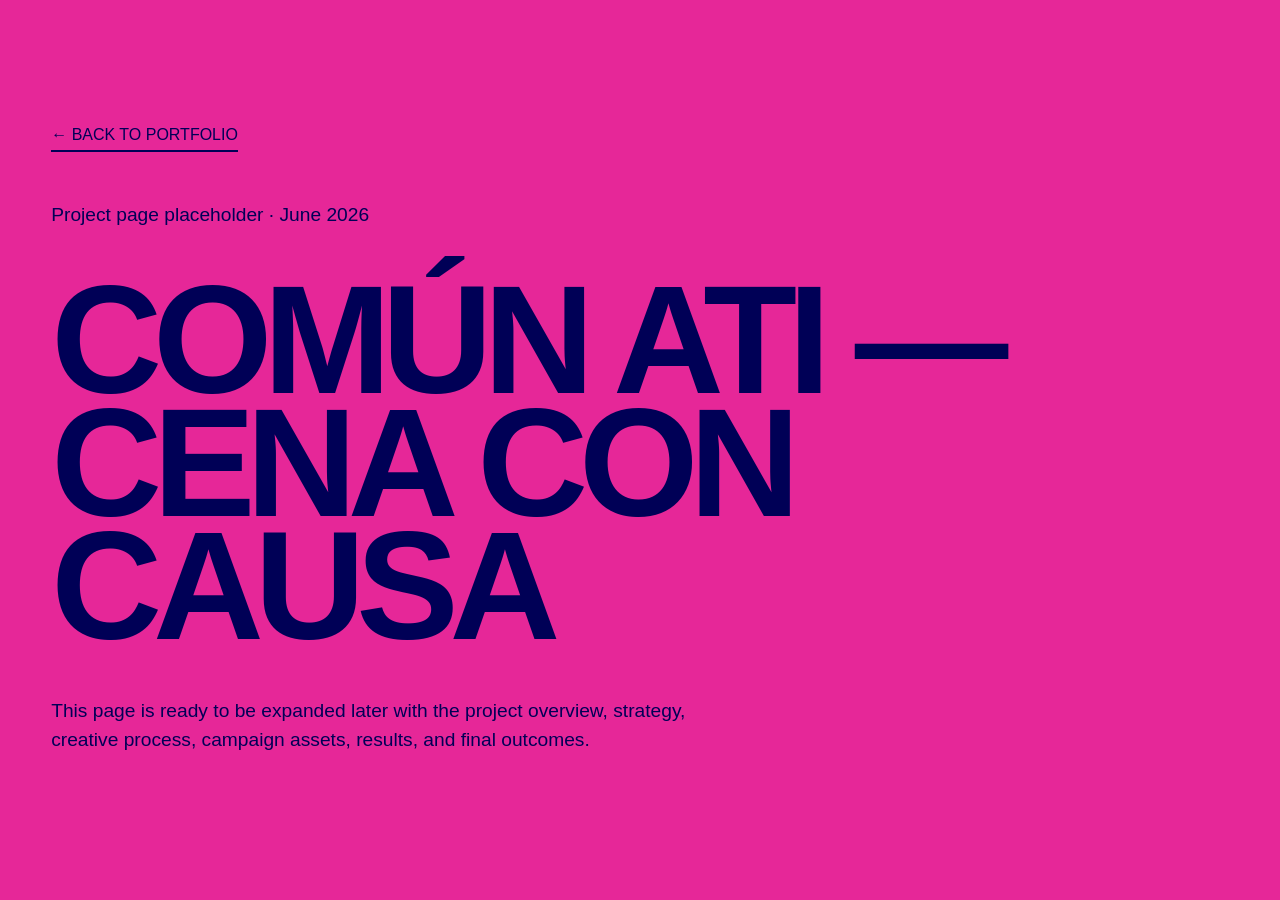
==== comun-ati.html @ 2a0485bc "Add files via upload" ====
<!DOCTYPE html>
<html lang="en">
<head>
    <meta charset="UTF-8">
    <meta name="viewport" content="width=device-width, initial-scale=1.0">
    <title>Común Ati — Cena con causa | THE ONLY ALONSO</title>
    <link rel="icon" type="image/svg+xml" href="assets/favicon.svg">
    <link rel="stylesheet" href="styles.css">
    <style>
        .project-placeholder-page {
            min-height: 100vh;
            padding: 60px var(--page-padding);
            background: var(--brand-pink);
            color: var(--deep-blue);
            display: grid;
            align-content: center;
            gap: 30px;
        }
        .project-placeholder-page a {
            width: fit-content;
            padding-bottom: 6px;
            border-bottom: 2px solid currentColor;
            text-transform: uppercase;
        }
        .project-placeholder-page h1 {
            margin: 0;
            max-width: 1000px;
            font-size: clamp(4rem, 12vw, 10rem);
            line-height: .8;
            letter-spacing: -.06em;
            text-transform: uppercase;
        }
        .project-placeholder-page p {
            max-width: 650px;
            font-size: 1.2rem;
            line-height: 1.5;
        }
    </style>
</head>
<body>
    <main class="project-placeholder-page">
        <a href="index.html#work">← Back to portfolio</a>
        <p>Project page placeholder · June 2026</p>
        <h1>Común Ati — Cena con causa</h1>
        <p>This page is ready to be expanded later with the project overview, strategy, creative process, campaign assets, results, and final outcomes.</p>
    </main>
</body>
</html>
---- styles.css ----
@font-face {
    font-family: "Neue Montreal";
    src: local("Neue Montreal");
    font-weight: 100 900;
    font-style: normal;
}

:root {
    --brand-pink: #e62798;
    --deep-blue: #000056;
    --charcoal: #2c2c2c;
    --forest: #2f5f42;
    --off-white: #f3efe9;
    --white: #ffffff;
    --black: #0b0b0b;
    --header-height: 92px;
    --page-padding: clamp(22px, 4vw, 64px);
}

* {
    box-sizing: border-box;
}

html {
    scroll-behavior: smooth;
}

body {
    margin: 0;
    background: var(--off-white);
    color: var(--charcoal);
    font-family: "Neue Montreal", "Helvetica Neue", Helvetica, Arial, sans-serif;
    overflow-x: hidden;
}

body.menu-open {
    overflow: hidden;
}

a {
    color: inherit;
    text-decoration: none;
}

img {
    display: block;
    width: 100%;
}

button,
input,
textarea {
    font: inherit;
}

.site-header {
    position: sticky;
    top: 0;
    z-index: 1000;
    height: var(--header-height);
    padding: 14px var(--page-padding);
    background: var(--brand-pink);
    display: flex;
    align-items: center;
    justify-content: space-between;
    border-bottom: 2px solid var(--charcoal);
}

.brand-mark {
    width: clamp(150px, 18vw, 250px);
}

.brand-mark img {
    height: 54px;
    width: auto;
}

.menu-toggle {
    width: 64px;
    height: 52px;
    padding: 0;
    border: 0;
    background: transparent;
    display: grid;
    align-content: center;
    gap: 10px;
    cursor: pointer;
}

.menu-toggle span {
    display: block;
    width: 100%;
    height: 3px;
    background: var(--deep-blue);
}

.menu-toggle span:last-child {
    width: 70%;
    justify-self: end;
}

.site-menu {
    position: fixed;
    inset: 0;
    z-index: 1100;
    background: var(--deep-blue);
    color: var(--off-white);
    padding: 28px var(--page-padding) 42px;
    display: flex;
    flex-direction: column;
    transform: translateY(-105%);
    transition: transform 0.55s cubic-bezier(.76, 0, .24, 1);
}

.site-menu.is-open {
    transform: translateY(0);
}

.menu-top {
    display: flex;
    justify-content: space-between;
    align-items: center;
    color: var(--brand-pink);
    font-size: 0.8rem;
    text-transform: uppercase;
    letter-spacing: 0.15em;
}

.menu-close {
    border: 1px solid var(--brand-pink);
    background: transparent;
    color: var(--brand-pink);
    padding: 10px 16px;
    cursor: pointer;
    text-transform: uppercase;
}

.menu-links {
    margin: auto 0;
    display: grid;
}

.menu-links a {
    display: flex;
    justify-content: space-between;
    align-items: baseline;
    padding: 12px 0;
    border-bottom: 1px solid rgba(255,255,255,.3);
    font-size: clamp(2.7rem, 8vw, 7.5rem);
    line-height: .95;
    letter-spacing: -.055em;
    text-transform: uppercase;
}

.menu-links a:hover {
    color: var(--brand-pink);
    padding-left: 2vw;
}

.menu-links span {
    font-size: .8rem;
    letter-spacing: .1em;
}

.menu-slogan {
    margin: 0;
    color: var(--brand-pink);
    text-transform: uppercase;
    letter-spacing: .12em;
}

.section-shell {
    padding: clamp(72px, 9vw, 150px) var(--page-padding);
    scroll-margin-top: var(--header-height);
}

.hero {
    min-height: calc(100vh - var(--header-height));
    position: relative;
    display: grid;
    grid-template-columns: minmax(0, 1.25fr) minmax(280px, .75fr);
    align-items: center;
    gap: clamp(36px, 7vw, 110px);
    background: var(--off-white);
    overflow: hidden;
}

.hero::after {
    content: "";
    position: absolute;
    width: 440px;
    height: 440px;
    right: -260px;
    top: 16%;
    border: 60px solid var(--forest);
    border-radius: 50%;
    opacity: .28;
}

.eyebrow,
.section-number {
    margin: 0 0 30px;
    color: var(--brand-pink);
    font-size: .78rem;
    font-weight: 700;
    letter-spacing: .15em;
    text-transform: uppercase;
}

.hero h1,
.section-heading h2,
.contact-intro h2 {
    margin: 0;
    color: var(--deep-blue);
    font-size: clamp(4.8rem, 12vw, 11rem);
    line-height: .76;
    letter-spacing: -.07em;
    text-transform: uppercase;
}

.hero-description {
    max-width: 760px;
    margin: 50px 0 0;
    font-size: clamp(1rem, 1.4vw, 1.3rem);
    line-height: 1.55;
}

.hero-image {
    position: relative;
    z-index: 1;
}

.hero-image img {
    aspect-ratio: 1 / 1;
    object-fit: cover;
    border: 2px solid var(--charcoal);
}

.hero-image span {
    display: inline-block;
    margin-top: 10px;
    font-size: .72rem;
    letter-spacing: .12em;
    text-transform: uppercase;
}

.hero-stamp {
    position: absolute;
    right: var(--page-padding);
    bottom: 40px;
    background: var(--brand-pink);
    color: var(--deep-blue);
    padding: 18px 20px;
    transform: rotate(-3deg);
    border: 2px solid var(--deep-blue);
}

.hero-stamp span {
    display: block;
    font-size: .65rem;
    letter-spacing: .18em;
}

.hero-stamp strong {
    font-size: 1.35rem;
    line-height: .9;
}

.skills {
    background: var(--white);
}

.section-heading {
    display: grid;
    grid-template-columns: .55fr 1.45fr;
    gap: 40px;
    align-items: end;
    margin-bottom: 80px;
}

.section-heading h2,
.contact-intro h2 {
    font-size: clamp(4rem, 9vw, 8rem);
}

.skills-grid {
    display: grid;
    grid-template-columns: repeat(4, 1fr);
    border-top: 2px solid var(--charcoal);
    border-bottom: 2px solid var(--charcoal);
}

.skill-card {
    min-height: 360px;
    padding: 28px 22px 32px;
    border-right: 1px solid var(--charcoal);
    display: flex;
    flex-direction: column;
    transition: background .3s, color .3s;
}

.skill-card:last-child {
    border-right: 0;
}

.skill-card:hover {
    background: var(--brand-pink);
    color: var(--deep-blue);
}

.skill-card > span {
    font-size: .72rem;
    letter-spacing: .12em;
}

.skill-card h3 {
    margin: auto 0 24px;
    font-size: clamp(1.7rem, 2.4vw, 2.7rem);
    line-height: .95;
    text-transform: uppercase;
}

.skill-card p {
    margin: 0;
    line-height: 1.45;
}

.highlights {
    background: var(--deep-blue);
    color: var(--off-white);
}

.dark-heading h2 {
    color: var(--brand-pink);
}

.highlight-list {
    border-top: 1px solid rgba(255,255,255,.45);
}

.highlight-list article {
    display: grid;
    grid-template-columns: 70px minmax(0, 1fr);
    gap: 20px;
    padding: 26px 0;
    border-bottom: 1px solid rgba(255,255,255,.45);
}

.highlight-list article > span {
    color: var(--brand-pink);
    font-size: .72rem;
}

.highlight-list article div {
    display: grid;
    grid-template-columns: 1.2fr .8fr;
    gap: 30px;
    align-items: start;
}

.highlight-list h3 {
    margin: 0;
    font-size: clamp(1.5rem, 3vw, 3.25rem);
    line-height: 1;
    text-transform: uppercase;
}

.highlight-list p {
    margin: 0;
    max-width: 440px;
    line-height: 1.5;
    color: rgba(255,255,255,.72);
}

.work {
    background: var(--brand-pink);
}

.work .section-number {
    color: var(--deep-blue);
}

.featured-project {
    display: grid;
    grid-template-columns: 1.4fr .6fr;
    gap: clamp(28px, 5vw, 70px);
    align-items: end;
}

.project-image {
    display: block;
    overflow: hidden;
    border: 2px solid var(--deep-blue);
}

.project-image img {
    aspect-ratio: 16 / 9;
    object-fit: cover;
    transition: transform .6s cubic-bezier(.2,.7,.2,1);
}

.project-image:hover img {
    transform: scale(1.035);
}

.project-meta {
    margin: 0 0 24px;
    font-size: .72rem;
    line-height: 1.4;
    letter-spacing: .11em;
    text-transform: uppercase;
}

.project-meta span {
    padding: 0 8px;
}

.project-details h3 {
    margin: 0 0 42px;
    color: var(--deep-blue);
    font-size: clamp(2.4rem, 5vw, 5.4rem);
    line-height: .9;
    letter-spacing: -.04em;
    text-transform: uppercase;
}

.project-link {
    display: flex;
    justify-content: space-between;
    padding: 15px 0;
    border-top: 2px solid var(--deep-blue);
    border-bottom: 2px solid var(--deep-blue);
    color: var(--deep-blue);
    font-size: 1.15rem;
    text-transform: uppercase;
}

.project-link span {
    transition: transform .25s;
}

.project-link:hover span {
    transform: translateX(8px);
}

.contact {
    padding-bottom: 30px;
    background: var(--charcoal);
    color: var(--off-white);
}

.contact-intro {
    display: grid;
    grid-template-columns: 1.3fr .7fr;
    gap: 50px;
    align-items: end;
    margin-bottom: 80px;
}

.contact-intro .section-number {
    grid-column: 1 / -1;
}

.contact-intro h2 {
    color: var(--brand-pink);
}

.contact-intro > p:last-child {
    margin: 0;
    max-width: 500px;
    font-size: 1.15rem;
    line-height: 1.55;
}

.contact-form {
    display: grid;
    grid-template-columns: 1fr 1fr;
    gap: 35px 28px;
    margin-bottom: 100px;
}

.contact-form label {
    display: grid;
    gap: 9px;
}

.contact-form label:nth-child(4) {
    grid-column: 1 / -1;
}

.contact-form label span {
    color: var(--brand-pink);
    font-size: .7rem;
    letter-spacing: .13em;
    text-transform: uppercase;
}

.contact-form input,
.contact-form textarea {
    width: 100%;
    padding: 14px 0;
    border: 0;
    border-bottom: 1px solid rgba(255,255,255,.65);
    border-radius: 0;
    outline: 0;
    background: transparent;
    color: var(--off-white);
    resize: vertical;
}

.contact-form input:focus,
.contact-form textarea:focus {
    border-bottom-color: var(--brand-pink);
}

.contact-form input::placeholder,
.contact-form textarea::placeholder {
    color: rgba(255,255,255,.38);
}

.contact-form button {
    grid-column: 2;
    border: 0;
    padding: 18px 22px;
    background: var(--brand-pink);
    color: var(--deep-blue);
    font-weight: 700;
    display: flex;
    justify-content: space-between;
    cursor: pointer;
    text-transform: uppercase;
}

.site-footer {
    padding-top: 30px;
    border-top: 1px solid rgba(255,255,255,.4);
    display: grid;
    grid-template-columns: 1fr auto;
    gap: 40px;
    align-items: center;
}

.footer-brand {
    display: grid;
    gap: 5px;
}

.footer-brand strong {
    color: var(--brand-pink);
    font-size: 1.25rem;
}

.footer-brand span,
.copyright {
    color: rgba(255,255,255,.55);
    font-size: .75rem;
    text-transform: uppercase;
    letter-spacing: .1em;
}

.footer-links {
    display: flex;
    gap: 12px;
}

.footer-links a {
    width: 46px;
    height: 46px;
    border: 1px solid var(--brand-pink);
    display: grid;
    place-items: center;
    transition: background .25s, color .25s;
}

.footer-links a:hover {
    background: var(--brand-pink);
    color: var(--deep-blue);
}

.footer-links svg {
    width: 21px;
    height: 21px;
    fill: none;
    stroke: currentColor;
    stroke-width: 1.8;
    stroke-linecap: round;
    stroke-linejoin: round;
}

.copyright {
    grid-column: 1 / -1;
    margin: 0;
}

@media (max-width: 980px) {
    .hero {
        grid-template-columns: 1fr;
        align-items: start;
    }

    .hero-copy {
        order: 1;
    }

    .hero-image {
        order: 2;
        max-width: 620px;
    }

    .hero-stamp {
        display: none;
    }

    .section-heading {
        grid-template-columns: 1fr;
    }

    .skills-grid {
        grid-template-columns: 1fr 1fr;
    }

    .skill-card:nth-child(2) {
        border-right: 0;
    }

    .skill-card:nth-child(-n+2) {
        border-bottom: 1px solid var(--charcoal);
    }

    .featured-project,
    .contact-intro {
        grid-template-columns: 1fr;
    }
}

@media (max-width: 720px) {
    :root {
        --header-height: 76px;
    }

    .site-header {
        padding-top: 10px;
        padding-bottom: 10px;
    }

    .brand-mark img {
        height: 42px;
    }

    .menu-toggle {
        width: 48px;
        height: 42px;
    }

    .menu-links a {
        font-size: clamp(2.4rem, 13vw, 4.2rem);
    }

    .hero {
        padding-top: 70px;
    }

    .hero h1 {
        font-size: clamp(4rem, 22vw, 7rem);
    }

    .hero-description {
        margin-top: 36px;
    }

    .skills-grid {
        grid-template-columns: 1fr;
    }

    .skill-card,
    .skill-card:nth-child(2) {
        min-height: 290px;
        border-right: 0;
        border-bottom: 1px solid var(--charcoal);
    }

    .skill-card:last-child {
        border-bottom: 0;
    }

    .highlight-list article {
        grid-template-columns: 34px 1fr;
    }

    .highlight-list article div {
        grid-template-columns: 1fr;
    }

    .featured-project {
        gap: 30px;
    }

    .contact-form {
        grid-template-columns: 1fr;
    }

    .contact-form label:nth-child(4),
    .contact-form button {
        grid-column: 1;
    }

    .site-footer {
        grid-template-columns: 1fr;
    }

    .footer-links {
        justify-self: start;
    }
}
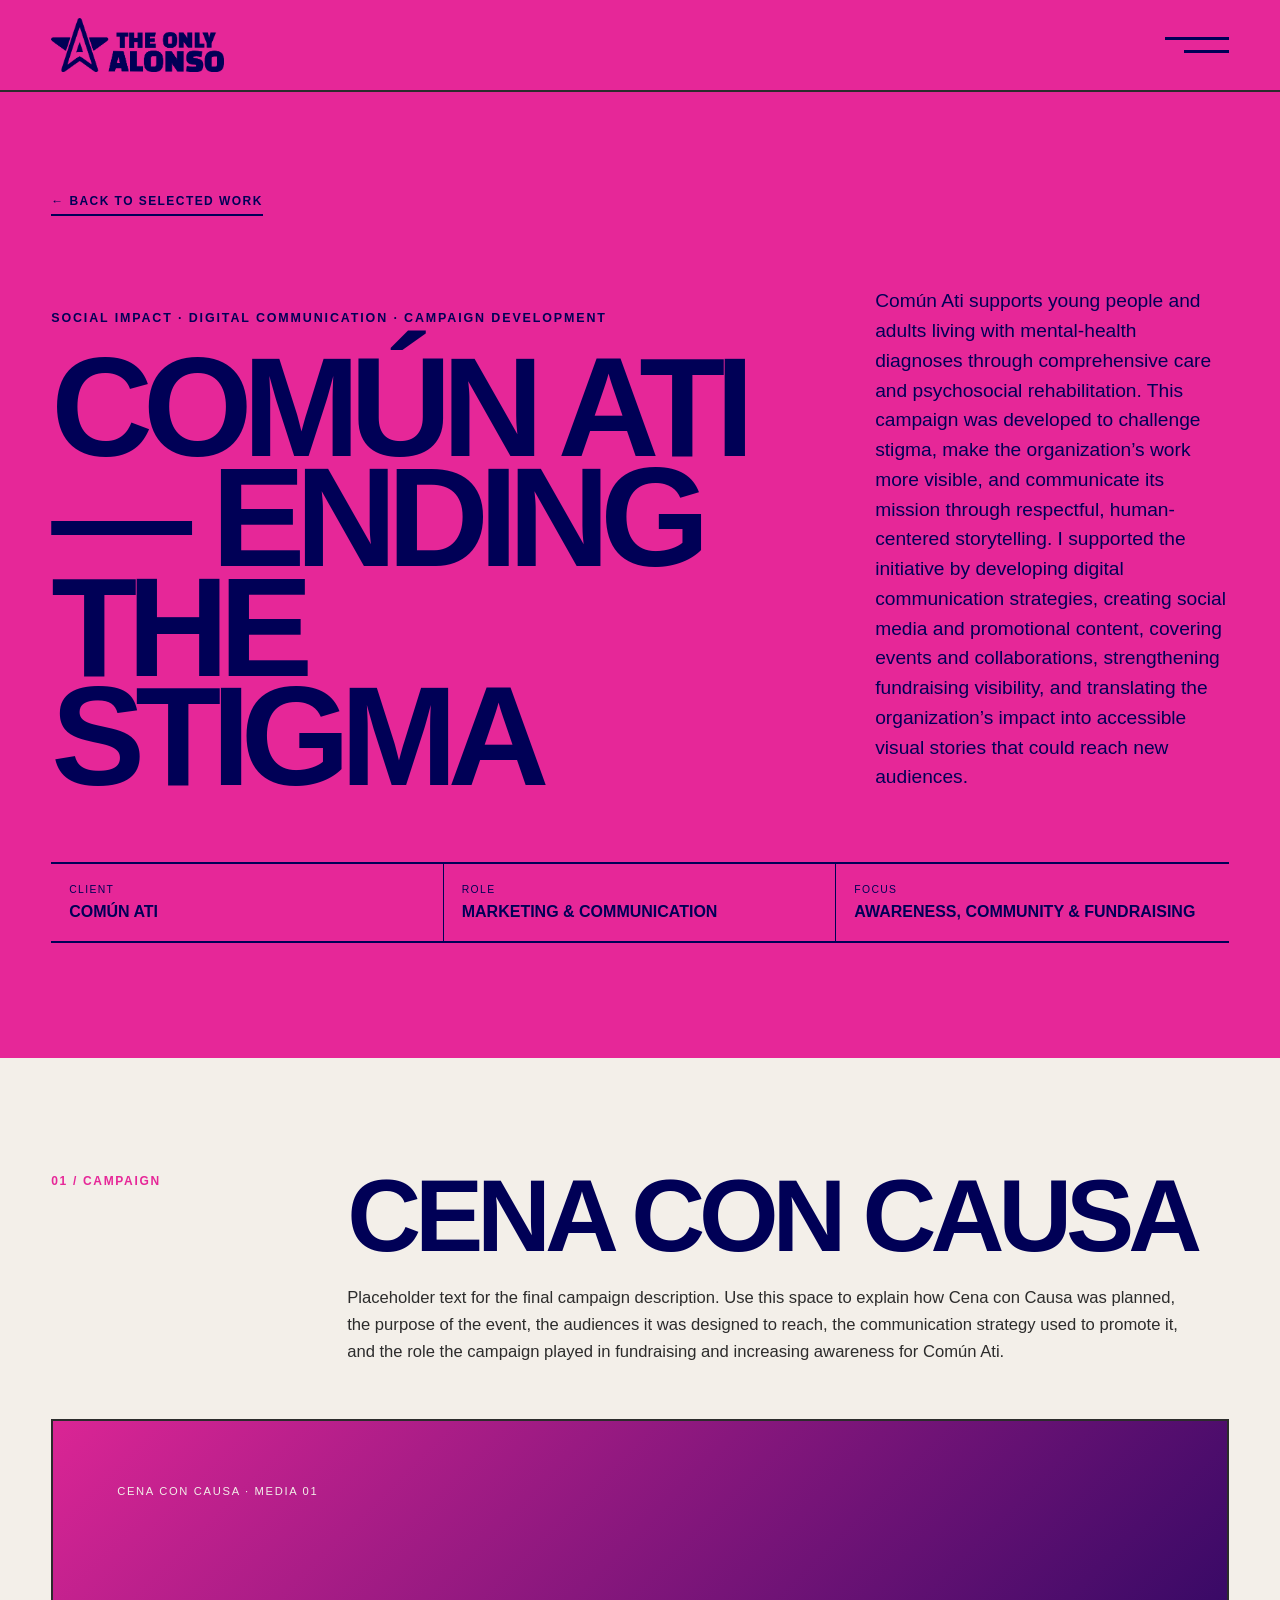
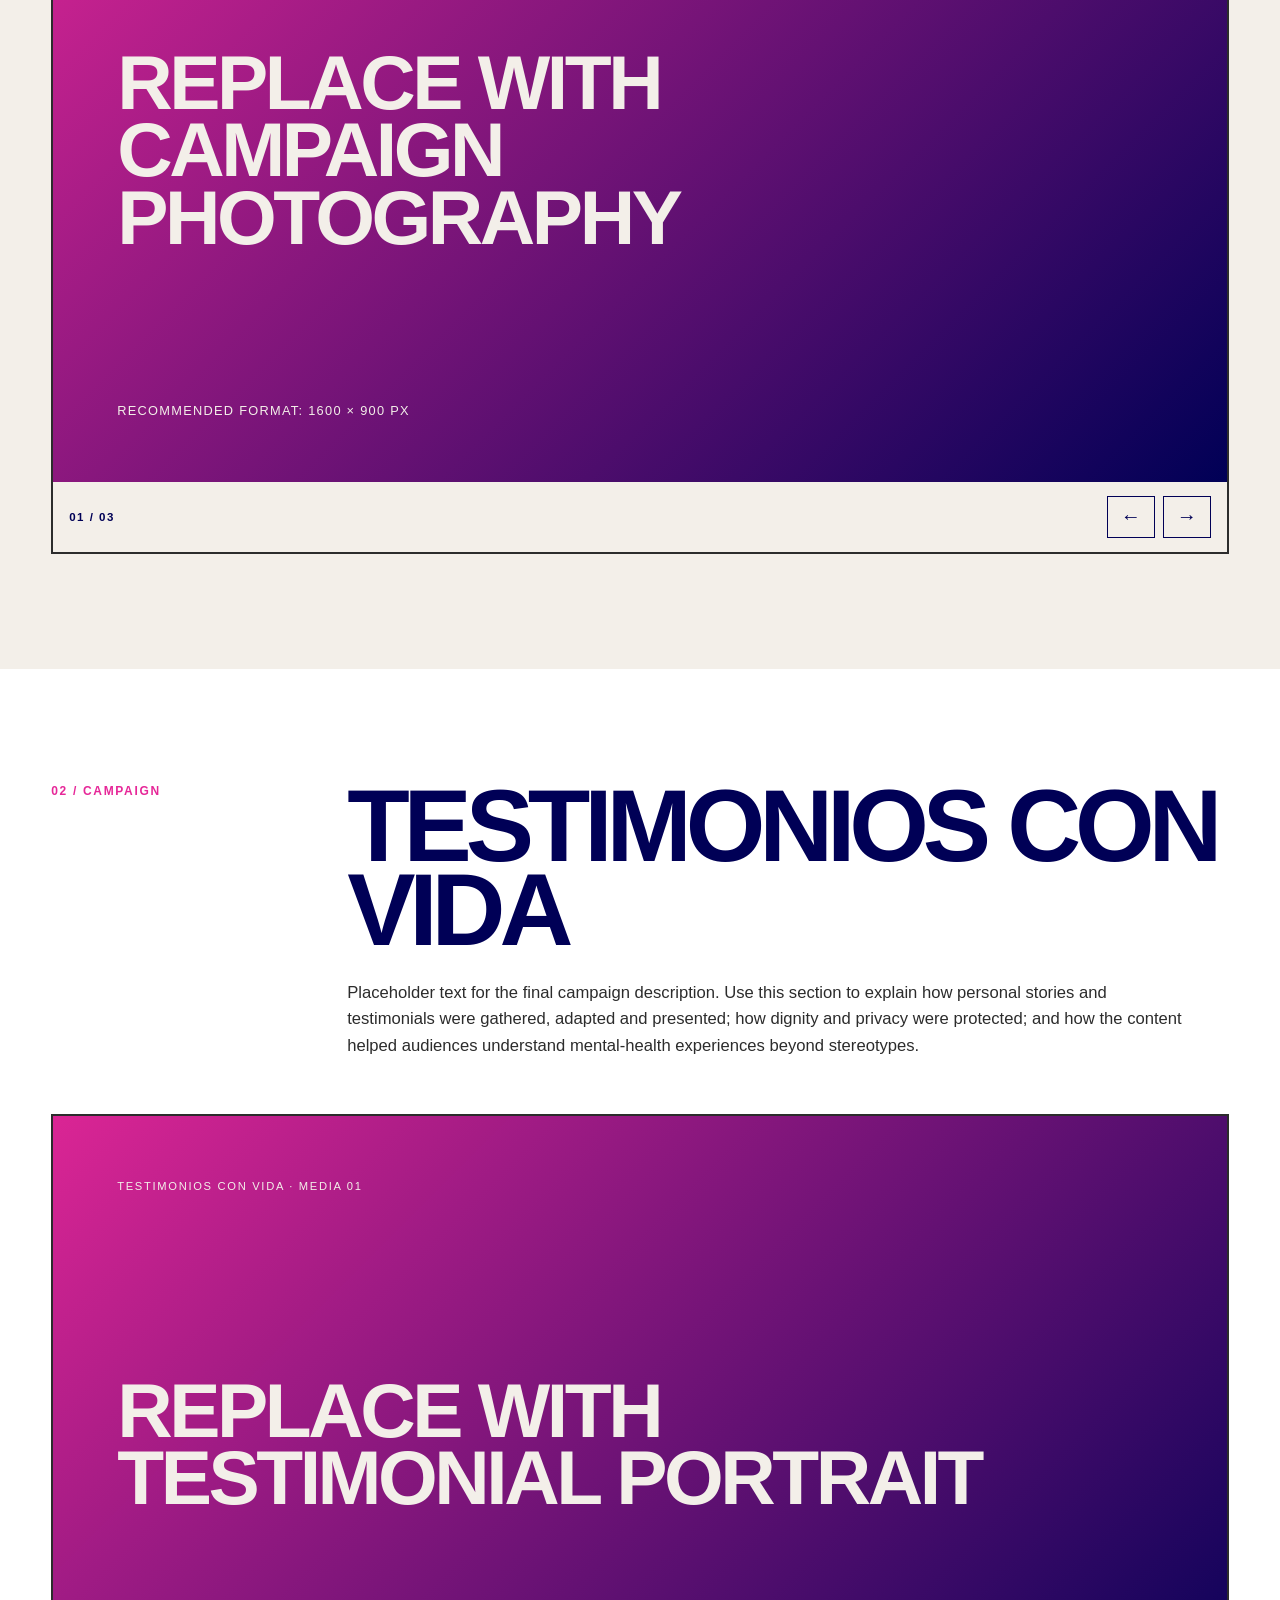
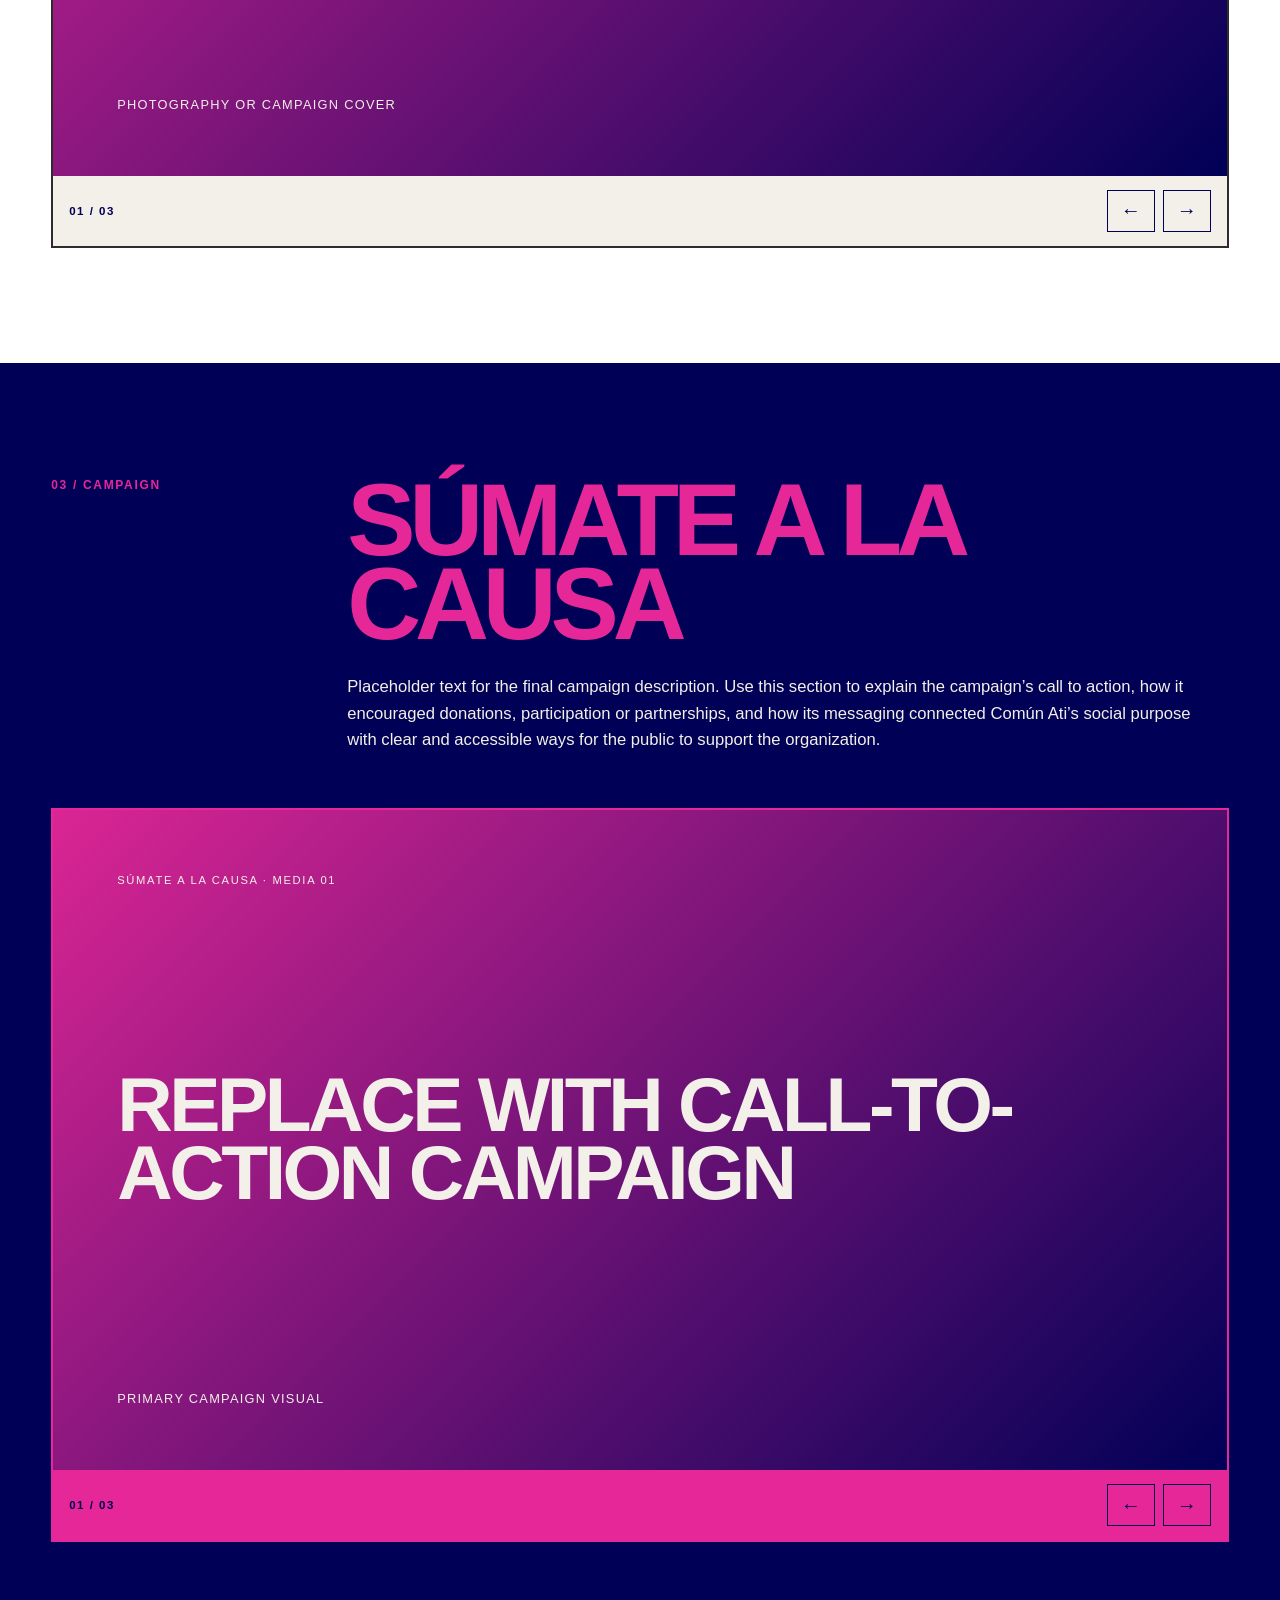
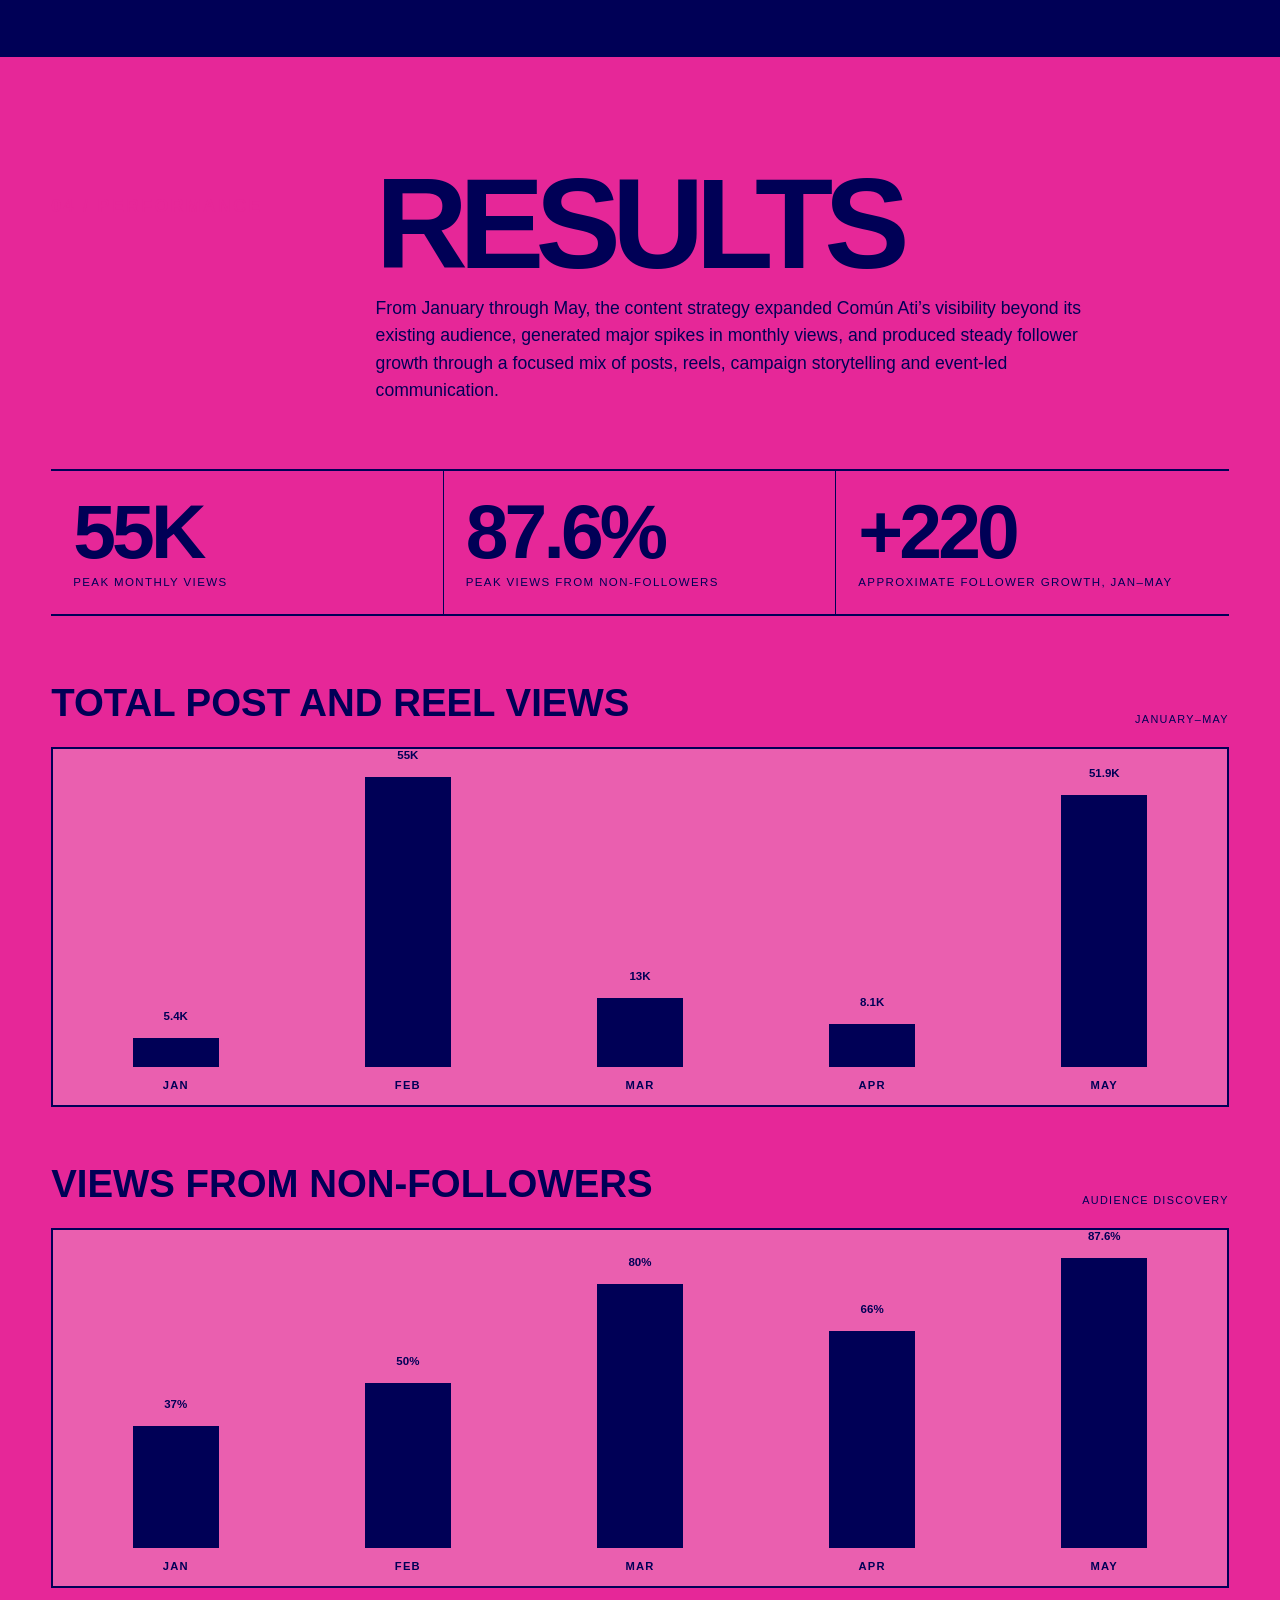
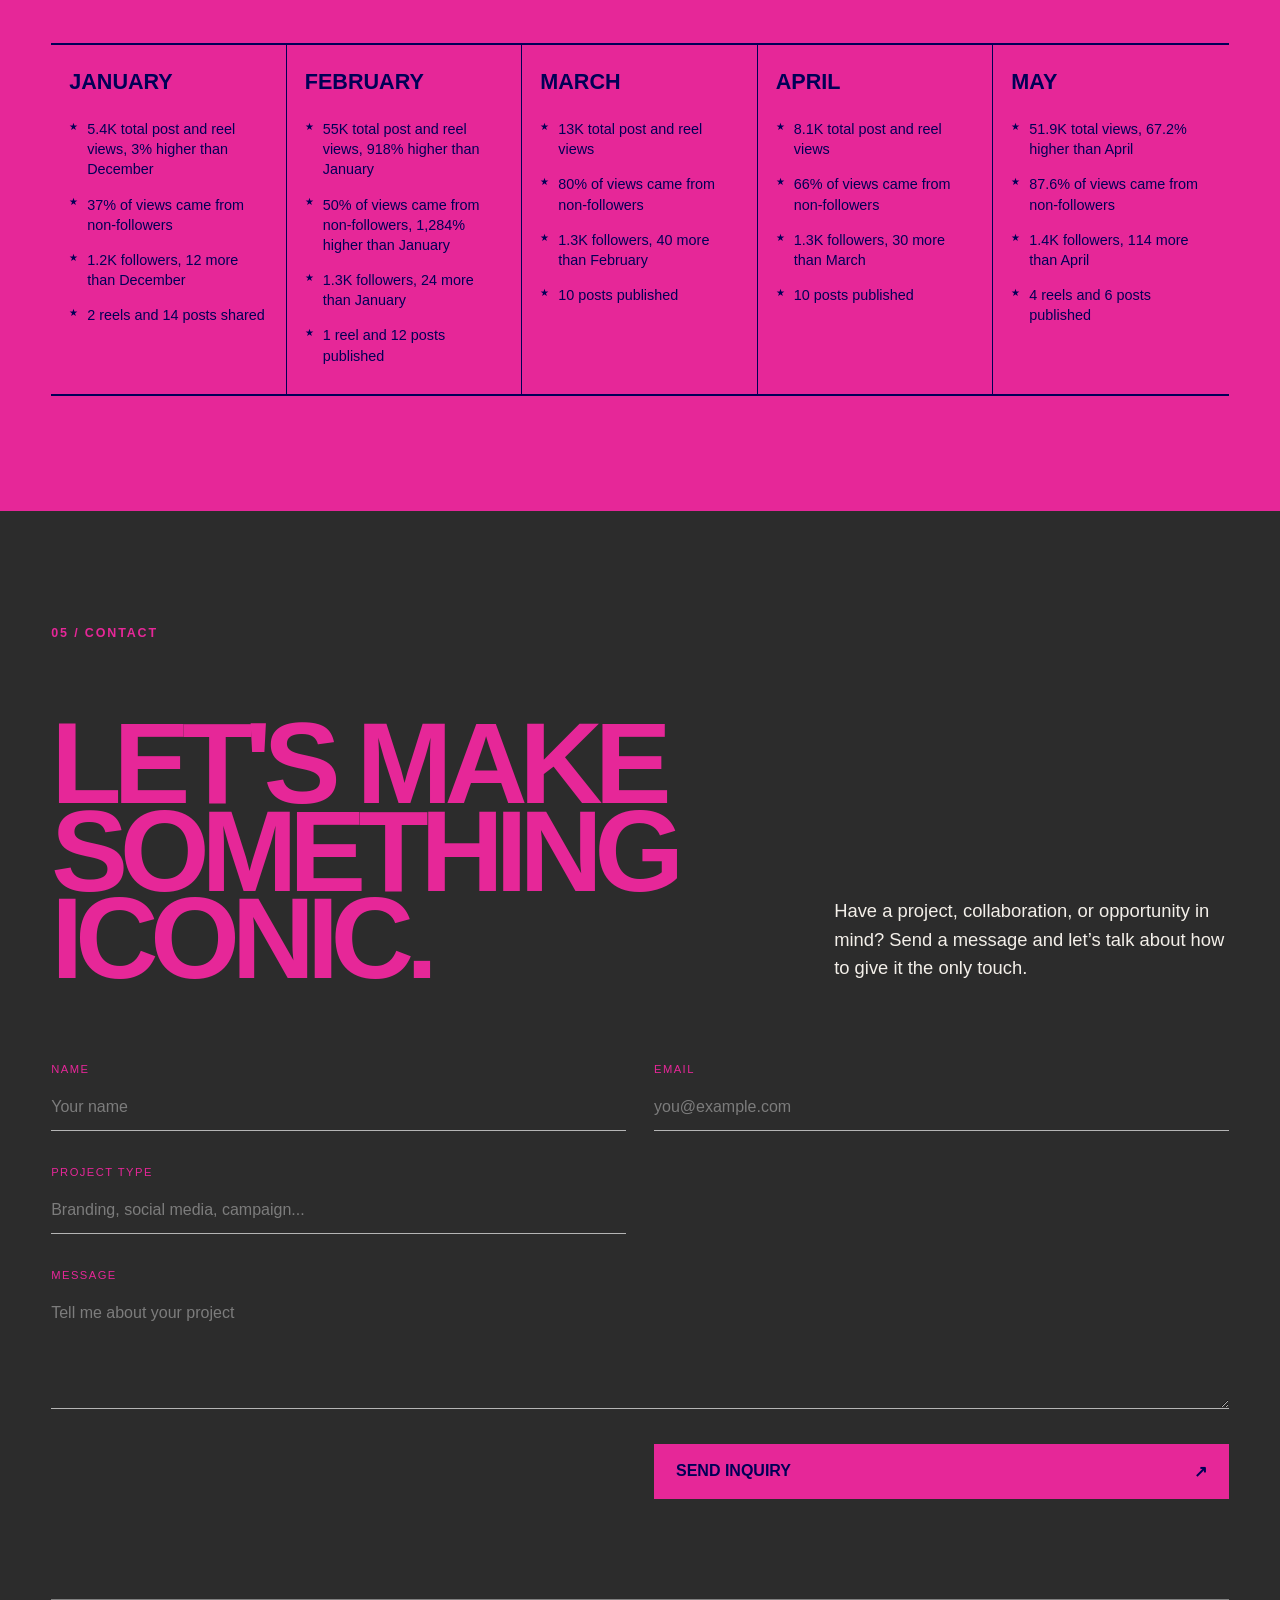
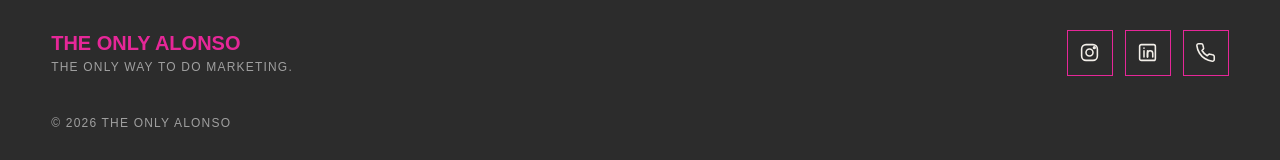
==== commit dcfc033c: "bbb" ====
--- a/comun-ati.html
+++ b/comun-ati.html
@@ -3,46 +3,871 @@
 <head>
     <meta charset="UTF-8">
     <meta name="viewport" content="width=device-width, initial-scale=1.0">
-    <title>Común Ati — Cena con causa | THE ONLY ALONSO</title>
-    <link rel="icon" type="image/svg+xml" href="assets/favicon.svg">
+    <meta name="description" content="Común Ati — Ending the Stigma, a marketing and communication case study by THE ONLY ALONSO.">
+    <title>Común Ati — Ending the Stigma | THE ONLY ALONSO</title>
+    <link rel="icon" type="image/png" href="assets/favicon.png">
     <link rel="stylesheet" href="styles.css">
     <style>
-        .project-placeholder-page {
-            min-height: 100vh;
-            padding: 60px var(--page-padding);
+        .case-hero {
+            min-height: calc(100vh - var(--header-height));
+            padding-top: clamp(70px, 8vw, 130px);
             background: var(--brand-pink);
             color: var(--deep-blue);
             display: grid;
-            align-content: center;
-            gap: 30px;
-        }
-        .project-placeholder-page a {
+            align-content: space-between;
+            gap: 70px;
+        }
+
+        .case-back {
             width: fit-content;
             padding-bottom: 6px;
             border-bottom: 2px solid currentColor;
-            text-transform: uppercase;
-        }
-        .project-placeholder-page h1 {
+            font-size: .75rem;
+            font-weight: 700;
+            letter-spacing: .12em;
+            text-transform: uppercase;
+        }
+
+        .case-hero-grid {
+            display: grid;
+            grid-template-columns: 1.35fr .65fr;
+            gap: clamp(40px, 7vw, 110px);
+            align-items: end;
+        }
+
+        .case-kicker {
+            margin: 0 0 28px;
+            font-size: .78rem;
+            font-weight: 700;
+            letter-spacing: .15em;
+            text-transform: uppercase;
+        }
+
+        .case-hero h1 {
             margin: 0;
-            max-width: 1000px;
-            font-size: clamp(4rem, 12vw, 10rem);
+            max-width: 1100px;
+            font-size: clamp(4.2rem, 11vw, 10.5rem);
+            line-height: .78;
+            letter-spacing: -.07em;
+            text-transform: uppercase;
+        }
+
+        .case-summary {
+            margin: 0;
+            font-size: clamp(1.05rem, 1.5vw, 1.35rem);
+            line-height: 1.55;
+        }
+
+        .case-meta {
+            display: grid;
+            grid-template-columns: repeat(3, 1fr);
+            border-top: 2px solid var(--deep-blue);
+            border-bottom: 2px solid var(--deep-blue);
+        }
+
+        .case-meta div {
+            padding: 20px 18px;
+            border-right: 1px solid var(--deep-blue);
+        }
+
+        .case-meta div:last-child {
+            border-right: 0;
+        }
+
+        .case-meta span {
+            display: block;
+            margin-bottom: 8px;
+            font-size: .65rem;
+            letter-spacing: .13em;
+            text-transform: uppercase;
+        }
+
+        .case-meta strong {
+            font-size: 1rem;
+            text-transform: uppercase;
+        }
+
+        .campaign-section {
+            background: var(--off-white);
+        }
+
+        .campaign-section.alt {
+            background: var(--white);
+        }
+
+        .campaign-section.dark {
+            background: var(--deep-blue);
+            color: var(--off-white);
+        }
+
+        .campaign-head {
+            display: grid;
+            grid-template-columns: .45fr 1.55fr;
+            gap: 40px;
+            margin-bottom: 54px;
+            align-items: start;
+        }
+
+        .campaign-index {
+            margin: 0;
+            color: var(--brand-pink);
+            font-size: .75rem;
+            font-weight: 700;
+            letter-spacing: .14em;
+            text-transform: uppercase;
+        }
+
+        .campaign-copy h2 {
+            margin: 0 0 28px;
+            color: var(--deep-blue);
+            font-size: clamp(3.4rem, 8vw, 8rem);
+            line-height: .82;
+            letter-spacing: -.06em;
+            text-transform: uppercase;
+        }
+
+        .dark .campaign-copy h2 {
+            color: var(--brand-pink);
+        }
+
+        .campaign-copy p {
+            margin: 0;
+            max-width: 850px;
+            font-size: clamp(1rem, 1.3vw, 1.2rem);
+            line-height: 1.6;
+        }
+
+        .media-carousel {
+            position: relative;
+            overflow: hidden;
+            border: 2px solid var(--charcoal);
+            background: var(--charcoal);
+        }
+
+        .dark .media-carousel {
+            border-color: var(--brand-pink);
+        }
+
+        .carousel-track {
+            display: flex;
+            transition: transform .55s cubic-bezier(.76, 0, .24, 1);
+        }
+
+        .carousel-slide {
+            flex: 0 0 100%;
+            min-width: 0;
+        }
+
+        .media-placeholder {
+            aspect-ratio: 16 / 9;
+            padding: clamp(28px, 5vw, 70px);
+            display: grid;
+            align-content: space-between;
+            background:
+                linear-gradient(135deg, rgba(230,39,152,.95), rgba(0,0,86,.94)),
+                var(--deep-blue);
+            color: var(--off-white);
+        }
+
+        .carousel-slide:nth-child(2) .media-placeholder {
+            background: var(--forest);
+        }
+
+        .carousel-slide:nth-child(3) .media-placeholder {
+            background: var(--charcoal);
+        }
+
+        .media-placeholder span {
+            font-size: .7rem;
+            letter-spacing: .15em;
+            text-transform: uppercase;
+        }
+
+        .media-placeholder strong {
+            max-width: 900px;
+            font-size: clamp(2.3rem, 6vw, 6rem);
+            line-height: .88;
+            letter-spacing: -.045em;
+            text-transform: uppercase;
+        }
+
+        .media-placeholder small {
+            font-size: .8rem;
+            letter-spacing: .1em;
+            text-transform: uppercase;
+        }
+
+        .carousel-controls {
+            display: flex;
+            justify-content: space-between;
+            align-items: center;
+            padding: 14px 16px;
+            background: var(--off-white);
+            color: var(--deep-blue);
+        }
+
+        .dark .carousel-controls {
+            background: var(--brand-pink);
+        }
+
+        .carousel-counter {
+            font-size: .72rem;
+            font-weight: 700;
+            letter-spacing: .13em;
+            text-transform: uppercase;
+        }
+
+        .carousel-buttons {
+            display: flex;
+            gap: 8px;
+        }
+
+        .carousel-button {
+            width: 48px;
+            height: 42px;
+            border: 1px solid var(--deep-blue);
+            background: transparent;
+            color: var(--deep-blue);
+            cursor: pointer;
+            font-size: 1.25rem;
+        }
+
+        .carousel-button:hover {
+            background: var(--deep-blue);
+            color: var(--off-white);
+        }
+
+        .results-section {
+            background: var(--brand-pink);
+            color: var(--deep-blue);
+        }
+
+        .results-intro {
+            display: grid;
+            grid-template-columns: .5fr 1.5fr;
+            gap: 40px;
+            margin-bottom: 65px;
+        }
+
+        .results-intro h2 {
+            margin: 0;
+            font-size: clamp(4rem, 10vw, 9rem);
             line-height: .8;
-            letter-spacing: -.06em;
-            text-transform: uppercase;
-        }
-        .project-placeholder-page p {
-            max-width: 650px;
-            font-size: 1.2rem;
-            line-height: 1.5;
+            letter-spacing: -.07em;
+            text-transform: uppercase;
+        }
+
+        .results-intro p {
+            margin: 20px 0 0;
+            max-width: 740px;
+            font-size: 1.1rem;
+            line-height: 1.55;
+        }
+
+        .results-summary {
+            display: grid;
+            grid-template-columns: repeat(3, 1fr);
+            margin-bottom: 65px;
+            border-top: 2px solid var(--deep-blue);
+            border-bottom: 2px solid var(--deep-blue);
+        }
+
+        .result-big {
+            padding: 26px 22px;
+            border-right: 1px solid var(--deep-blue);
+        }
+
+        .result-big:last-child {
+            border-right: 0;
+        }
+
+        .result-big strong {
+            display: block;
+            font-size: clamp(2.8rem, 6vw, 6rem);
+            line-height: .9;
+            letter-spacing: -.05em;
+        }
+
+        .result-big span {
+            display: block;
+            margin-top: 10px;
+            font-size: .72rem;
+            letter-spacing: .12em;
+            text-transform: uppercase;
+        }
+
+        .chart-block {
+            margin-top: 55px;
+        }
+
+        .chart-title {
+            display: flex;
+            justify-content: space-between;
+            gap: 20px;
+            align-items: end;
+            margin-bottom: 22px;
+        }
+
+        .chart-title h3 {
+            margin: 0;
+            font-size: clamp(1.7rem, 3vw, 3rem);
+            text-transform: uppercase;
+        }
+
+        .chart-title span {
+            font-size: .68rem;
+            letter-spacing: .12em;
+            text-transform: uppercase;
+        }
+
+        .bar-chart {
+            height: 360px;
+            padding: 28px 24px 0;
+            border: 2px solid var(--deep-blue);
+            display: grid;
+            grid-template-columns: repeat(5, 1fr);
+            gap: clamp(10px, 3vw, 35px);
+            align-items: end;
+            background: rgba(243,239,233,.28);
+        }
+
+        .bar-column {
+            height: 100%;
+            display: grid;
+            grid-template-rows: 1fr auto;
+            align-items: end;
+            gap: 12px;
+        }
+
+        .bar-wrap {
+            height: 100%;
+            display: flex;
+            align-items: end;
+            justify-content: center;
+        }
+
+        .bar {
+            width: min(86px, 72%);
+            height: var(--value);
+            min-height: 10px;
+            background: var(--deep-blue);
+            position: relative;
+            transition: height .5s ease;
+        }
+
+        .bar-value {
+            position: absolute;
+            top: -28px;
+            left: 50%;
+            transform: translateX(-50%);
+            white-space: nowrap;
+            font-size: .72rem;
+            font-weight: 700;
+        }
+
+        .bar-month {
+            padding-bottom: 14px;
+            text-align: center;
+            font-size: .7rem;
+            font-weight: 700;
+            letter-spacing: .11em;
+            text-transform: uppercase;
+        }
+
+        .monthly-grid {
+            display: grid;
+            grid-template-columns: repeat(5, 1fr);
+            margin-top: 55px;
+            border-top: 2px solid var(--deep-blue);
+            border-bottom: 2px solid var(--deep-blue);
+        }
+
+        .month-card {
+            padding: 24px 18px 28px;
+            border-right: 1px solid var(--deep-blue);
+        }
+
+        .month-card:last-child {
+            border-right: 0;
+        }
+
+        .month-card h3 {
+            margin: 0 0 24px;
+            font-size: 1.35rem;
+            text-transform: uppercase;
+        }
+
+        .month-card ul {
+            margin: 0;
+            padding: 0;
+            list-style: none;
+            display: grid;
+            gap: 15px;
+        }
+
+        .month-card li {
+            position: relative;
+            padding-left: 18px;
+            font-size: .9rem;
+            line-height: 1.4;
+        }
+
+        .month-card li::before {
+            content: "★";
+            position: absolute;
+            left: 0;
+            top: .08em;
+            font-size: .7em;
+            color: inherit;
+        }
+
+        @media (max-width: 980px) {
+            .case-hero-grid,
+            .campaign-head,
+            .results-intro {
+                grid-template-columns: 1fr;
+            }
+
+            .monthly-grid {
+                grid-template-columns: 1fr 1fr;
+            }
+
+            .month-card {
+                border-bottom: 1px solid var(--deep-blue);
+            }
+        }
+
+        @media (max-width: 720px) {
+            .case-meta,
+            .results-summary {
+                grid-template-columns: 1fr;
+            }
+
+            .case-meta div,
+            .result-big {
+                border-right: 0;
+                border-bottom: 1px solid var(--deep-blue);
+            }
+
+            .case-meta div:last-child,
+            .result-big:last-child {
+                border-bottom: 0;
+            }
+
+            .bar-chart {
+                height: 300px;
+                padding-left: 10px;
+                padding-right: 10px;
+                gap: 7px;
+            }
+
+            .bar {
+                width: 70%;
+            }
+
+            .bar-value {
+                font-size: .6rem;
+            }
+
+            .monthly-grid {
+                grid-template-columns: 1fr;
+            }
+
+            .month-card {
+                border-right: 0;
+            }
         }
     </style>
 </head>
 <body>
-    <main class="project-placeholder-page">
-        <a href="index.html#work">← Back to portfolio</a>
-        <p>Project page placeholder · June 2026</p>
-        <h1>Común Ati — Cena con causa</h1>
-        <p>This page is ready to be expanded later with the project overview, strategy, creative process, campaign assets, results, and final outcomes.</p>
+    <header class="site-header">
+        <a class="brand-mark" href="index.html#home" aria-label="THE ONLY ALONSO home">
+            <img src="assets/logo.png" alt="THE ONLY ALONSO logo">
+        </a>
+
+        <button class="menu-toggle" type="button" aria-label="Open menu" aria-expanded="false" aria-controls="site-menu">
+            <span></span>
+            <span></span>
+        </button>
+
+        <nav class="site-menu" id="site-menu" aria-hidden="true">
+            <div class="menu-top">
+                <p>THE ONLY ALONSO</p>
+                <button class="menu-close" type="button" aria-label="Close menu">Close</button>
+            </div>
+            <div class="menu-links">
+                <a href="index.html#home">Home <span>01</span></a>
+                <a href="index.html#about">About <span>02</span></a>
+                <a href="index.html#media">Media <span>03</span></a>
+                <a href="index.html#work">My Work <span>04</span></a>
+            </div>
+            <p class="menu-slogan">The only way to do marketing.</p>
+        </nav>
+    </header>
+
+    <main>
+        <section class="case-hero section-shell" id="project-home">
+            <a class="case-back" href="index.html#work">← Back to selected work</a>
+
+            <div class="case-hero-grid">
+                <div>
+                    <p class="case-kicker">Social impact · Digital communication · Campaign development</p>
+                    <h1>Común Ati — Ending the Stigma</h1>
+                </div>
+                <p class="case-summary">
+                    Común Ati supports young people and adults living with mental-health diagnoses through comprehensive care and psychosocial rehabilitation. This campaign was developed to challenge stigma, make the organization’s work more visible, and communicate its mission through respectful, human-centered storytelling. I supported the initiative by developing digital communication strategies, creating social media and promotional content, covering events and collaborations, strengthening fundraising visibility, and translating the organization’s impact into accessible visual stories that could reach new audiences.
+                </p>
+            </div>
+
+            <div class="case-meta">
+                <div>
+                    <span>Client</span>
+                    <strong>Común Ati</strong>
+                </div>
+                <div>
+                    <span>Role</span>
+                    <strong>Marketing & Communication</strong>
+                </div>
+                <div>
+                    <span>Focus</span>
+                    <strong>Awareness, Community & Fundraising</strong>
+                </div>
+            </div>
+        </section>
+
+        <section class="campaign-section section-shell" id="cena-con-causa">
+            <div class="campaign-head">
+                <p class="campaign-index">01 / Campaign</p>
+                <div class="campaign-copy">
+                    <h2>Cena con Causa</h2>
+                    <p>Placeholder text for the final campaign description. Use this space to explain how Cena con Causa was planned, the purpose of the event, the audiences it was designed to reach, the communication strategy used to promote it, and the role the campaign played in fundraising and increasing awareness for Común Ati.</p>
+                </div>
+            </div>
+
+            <div class="media-carousel" data-carousel>
+                <div class="carousel-track">
+                    <div class="carousel-slide">
+                        <div class="media-placeholder">
+                            <span>Cena con Causa · Media 01</span>
+                            <strong>Replace with campaign photography</strong>
+                            <small>Recommended format: 1600 × 900 px</small>
+                        </div>
+                    </div>
+                    <div class="carousel-slide">
+                        <div class="media-placeholder">
+                            <span>Cena con Causa · Media 02</span>
+                            <strong>Replace with event video</strong>
+                            <small>Use an HTML5 video or embedded reel</small>
+                        </div>
+                    </div>
+                    <div class="carousel-slide">
+                        <div class="media-placeholder">
+                            <span>Cena con Causa · Media 03</span>
+                            <strong>Replace with promotional assets</strong>
+                            <small>Posters, invitations, posts or stories</small>
+                        </div>
+                    </div>
+                </div>
+                <div class="carousel-controls">
+                    <span class="carousel-counter">01 / 03</span>
+                    <div class="carousel-buttons">
+                        <button class="carousel-button carousel-prev" type="button" aria-label="Previous media">←</button>
+                        <button class="carousel-button carousel-next" type="button" aria-label="Next media">→</button>
+                    </div>
+                </div>
+            </div>
+        </section>
+
+        <section class="campaign-section alt section-shell" id="testimonios-con-vida">
+            <div class="campaign-head">
+                <p class="campaign-index">02 / Campaign</p>
+                <div class="campaign-copy">
+                    <h2>Testimonios con Vida</h2>
+                    <p>Placeholder text for the final campaign description. Use this section to explain how personal stories and testimonials were gathered, adapted and presented; how dignity and privacy were protected; and how the content helped audiences understand mental-health experiences beyond stereotypes.</p>
+                </div>
+            </div>
+
+            <div class="media-carousel" data-carousel>
+                <div class="carousel-track">
+                    <div class="carousel-slide">
+                        <div class="media-placeholder">
+                            <span>Testimonios con Vida · Media 01</span>
+                            <strong>Replace with testimonial portrait</strong>
+                            <small>Photography or campaign cover</small>
+                        </div>
+                    </div>
+                    <div class="carousel-slide">
+                        <div class="media-placeholder">
+                            <span>Testimonios con Vida · Media 02</span>
+                            <strong>Replace with short-form video</strong>
+                            <small>Interview, reel or story sequence</small>
+                        </div>
+                    </div>
+                    <div class="carousel-slide">
+                        <div class="media-placeholder">
+                            <span>Testimonios con Vida · Media 03</span>
+                            <strong>Replace with quote graphics</strong>
+                            <small>Social media storytelling assets</small>
+                        </div>
+                    </div>
+                </div>
+                <div class="carousel-controls">
+                    <span class="carousel-counter">01 / 03</span>
+                    <div class="carousel-buttons">
+                        <button class="carousel-button carousel-prev" type="button" aria-label="Previous media">←</button>
+                        <button class="carousel-button carousel-next" type="button" aria-label="Next media">→</button>
+                    </div>
+                </div>
+            </div>
+        </section>
+
+        <section class="campaign-section dark section-shell" id="sumate-a-la-causa">
+            <div class="campaign-head">
+                <p class="campaign-index">03 / Campaign</p>
+                <div class="campaign-copy">
+                    <h2>Súmate a la Causa</h2>
+                    <p>Placeholder text for the final campaign description. Use this section to explain the campaign’s call to action, how it encouraged donations, participation or partnerships, and how its messaging connected Común Ati’s social purpose with clear and accessible ways for the public to support the organization.</p>
+                </div>
+            </div>
+
+            <div class="media-carousel" data-carousel>
+                <div class="carousel-track">
+                    <div class="carousel-slide">
+                        <div class="media-placeholder">
+                            <span>Súmate a la Causa · Media 01</span>
+                            <strong>Replace with call-to-action campaign</strong>
+                            <small>Primary campaign visual</small>
+                        </div>
+                    </div>
+                    <div class="carousel-slide">
+                        <div class="media-placeholder">
+                            <span>Súmate a la Causa · Media 02</span>
+                            <strong>Replace with collaboration media</strong>
+                            <small>Partners, events or community activity</small>
+                        </div>
+                    </div>
+                    <div class="carousel-slide">
+                        <div class="media-placeholder">
+                            <span>Súmate a la Causa · Media 03</span>
+                            <strong>Replace with donation content</strong>
+                            <small>Posts, stories or informational graphics</small>
+                        </div>
+                    </div>
+                </div>
+                <div class="carousel-controls">
+                    <span class="carousel-counter">01 / 03</span>
+                    <div class="carousel-buttons">
+                        <button class="carousel-button carousel-prev" type="button" aria-label="Previous media">←</button>
+                        <button class="carousel-button carousel-next" type="button" aria-label="Next media">→</button>
+                    </div>
+                </div>
+            </div>
+        </section>
+
+        <section class="results-section section-shell" id="results">
+            <div class="results-intro">
+                <p class="campaign-index">04 / Performance</p>
+                <div>
+                    <h2>Results</h2>
+                    <p>From January through May, the content strategy expanded Común Ati’s visibility beyond its existing audience, generated major spikes in monthly views, and produced steady follower growth through a focused mix of posts, reels, campaign storytelling and event-led communication.</p>
+                </div>
+            </div>
+
+            <div class="results-summary">
+                <div class="result-big">
+                    <strong>55K</strong>
+                    <span>Peak monthly views</span>
+                </div>
+                <div class="result-big">
+                    <strong>87.6%</strong>
+                    <span>Peak views from non-followers</span>
+                </div>
+                <div class="result-big">
+                    <strong>+220</strong>
+                    <span>Approximate follower growth, Jan–May</span>
+                </div>
+            </div>
+
+            <div class="chart-block">
+                <div class="chart-title">
+                    <h3>Total post and reel views</h3>
+                    <span>January–May</span>
+                </div>
+                <div class="bar-chart" aria-label="Monthly views bar chart">
+                    <div class="bar-column">
+                        <div class="bar-wrap"><div class="bar" style="--value: 10%;"><span class="bar-value">5.4K</span></div></div>
+                        <span class="bar-month">Jan</span>
+                    </div>
+                    <div class="bar-column">
+                        <div class="bar-wrap"><div class="bar" style="--value: 100%;"><span class="bar-value">55K</span></div></div>
+                        <span class="bar-month">Feb</span>
+                    </div>
+                    <div class="bar-column">
+                        <div class="bar-wrap"><div class="bar" style="--value: 24%;"><span class="bar-value">13K</span></div></div>
+                        <span class="bar-month">Mar</span>
+                    </div>
+                    <div class="bar-column">
+                        <div class="bar-wrap"><div class="bar" style="--value: 15%;"><span class="bar-value">8.1K</span></div></div>
+                        <span class="bar-month">Apr</span>
+                    </div>
+                    <div class="bar-column">
+                        <div class="bar-wrap"><div class="bar" style="--value: 94%;"><span class="bar-value">51.9K</span></div></div>
+                        <span class="bar-month">May</span>
+                    </div>
+                </div>
+            </div>
+
+            <div class="chart-block">
+                <div class="chart-title">
+                    <h3>Views from non-followers</h3>
+                    <span>Audience discovery</span>
+                </div>
+                <div class="bar-chart" aria-label="Monthly percentage of views from non-followers">
+                    <div class="bar-column">
+                        <div class="bar-wrap"><div class="bar" style="--value: 42%;"><span class="bar-value">37%</span></div></div>
+                        <span class="bar-month">Jan</span>
+                    </div>
+                    <div class="bar-column">
+                        <div class="bar-wrap"><div class="bar" style="--value: 57%;"><span class="bar-value">50%</span></div></div>
+                        <span class="bar-month">Feb</span>
+                    </div>
+                    <div class="bar-column">
+                        <div class="bar-wrap"><div class="bar" style="--value: 91%;"><span class="bar-value">80%</span></div></div>
+                        <span class="bar-month">Mar</span>
+                    </div>
+                    <div class="bar-column">
+                        <div class="bar-wrap"><div class="bar" style="--value: 75%;"><span class="bar-value">66%</span></div></div>
+                        <span class="bar-month">Apr</span>
+                    </div>
+                    <div class="bar-column">
+                        <div class="bar-wrap"><div class="bar" style="--value: 100%;"><span class="bar-value">87.6%</span></div></div>
+                        <span class="bar-month">May</span>
+                    </div>
+                </div>
+            </div>
+
+            <div class="monthly-grid">
+                <article class="month-card">
+                    <h3>January</h3>
+                    <ul>
+                        <li>5.4K total post and reel views, 3% higher than December</li>
+                        <li>37% of views came from non-followers</li>
+                        <li>1.2K followers, 12 more than December</li>
+                        <li>2 reels and 14 posts shared</li>
+                    </ul>
+                </article>
+                <article class="month-card">
+                    <h3>February</h3>
+                    <ul>
+                        <li>55K total post and reel views, 918% higher than January</li>
+                        <li>50% of views came from non-followers, 1,284% higher than January</li>
+                        <li>1.3K followers, 24 more than January</li>
+                        <li>1 reel and 12 posts published</li>
+                    </ul>
+                </article>
+                <article class="month-card">
+                    <h3>March</h3>
+                    <ul>
+                        <li>13K total post and reel views</li>
+                        <li>80% of views came from non-followers</li>
+                        <li>1.3K followers, 40 more than February</li>
+                        <li>10 posts published</li>
+                    </ul>
+                </article>
+                <article class="month-card">
+                    <h3>April</h3>
+                    <ul>
+                        <li>8.1K total post and reel views</li>
+                        <li>66% of views came from non-followers</li>
+                        <li>1.3K followers, 30 more than March</li>
+                        <li>10 posts published</li>
+                    </ul>
+                </article>
+                <article class="month-card">
+                    <h3>May</h3>
+                    <ul>
+                        <li>51.9K total views, 67.2% higher than April</li>
+                        <li>87.6% of views came from non-followers</li>
+                        <li>1.4K followers, 114 more than April</li>
+                        <li>4 reels and 6 posts published</li>
+                    </ul>
+                </article>
+            </div>
+        </section>
+
+        <section class="contact section-shell" id="contact">
+            <div class="contact-intro">
+                <p class="section-number">05 / Contact</p>
+                <h2>Let's make<br>something iconic.</h2>
+                <p>Have a project, collaboration, or opportunity in mind? Send a message and let’s talk about how to give it the only touch.</p>
+            </div>
+
+            <form class="contact-form" action="https://formspree.io/f/your-form-id" method="POST">
+                <label>
+                    <span>Name</span>
+                    <input type="text" name="name" placeholder="Your name" required>
+                </label>
+                <label>
+                    <span>Email</span>
+                    <input type="email" name="email" placeholder="you@example.com" required>
+                </label>
+                <label>
+                    <span>Project type</span>
+                    <input type="text" name="project" placeholder="Branding, social media, campaign...">
+                </label>
+                <label>
+                    <span>Message</span>
+                    <textarea name="message" rows="5" placeholder="Tell me about your project" required></textarea>
+                </label>
+                <button type="submit">Send inquiry <span>↗</span></button>
+            </form>
+
+            <footer class="site-footer">
+                <div class="footer-brand">
+                    <strong>THE ONLY ALONSO</strong>
+                    <span>The only way to do marketing.</span>
+                </div>
+                <div class="footer-links">
+                    <a href="https://www.instagram.com/theonlyalonso/" target="_blank" rel="noopener noreferrer" aria-label="Instagram">
+                        <svg viewBox="0 0 24 24" aria-hidden="true"><rect x="3" y="3" width="18" height="18" rx="5"></rect><circle cx="12" cy="12" r="4"></circle><circle cx="17.5" cy="6.5" r="1"></circle></svg>
+                    </a>
+                    <a href="https://www.linkedin.com/in/theonlyalonso/" target="_blank" rel="noopener noreferrer" aria-label="LinkedIn">
+                        <svg viewBox="0 0 24 24" aria-hidden="true"><rect x="3" y="3" width="18" height="18" rx="2"></rect><line x1="8" y1="10" x2="8" y2="17"></line><line x1="8" y1="7" x2="8" y2="7.1"></line><path d="M12 17v-4a3 3 0 0 1 6 0v4"></path><line x1="12" y1="10" x2="12" y2="17"></line></svg>
+                    </a>
+                    <a href="tel:+520000000000" aria-label="Phone">
+                        <svg viewBox="0 0 24 24" aria-hidden="true"><path d="M22 16.92v3a2 2 0 0 1-2.18 2 19.79 19.79 0 0 1-8.63-3.07 19.5 19.5 0 0 1-6-6A19.79 19.79 0 0 1 2.12 4.18 2 2 0 0 1 4.11 2h3a2 2 0 0 1 2 1.72c.12.9.33 1.78.62 2.63a2 2 0 0 1-.45 2.11L8 9.73a16 16 0 0 0 6 6l1.27-1.27a2 2 0 0 1 2.11-.45c.85.29 1.73.5 2.63.62A2 2 0 0 1 22 16.92z"></path></svg>
+                    </a>
+                </div>
+                <p class="copyright">© <span id="year"></span> THE ONLY ALONSO</p>
+            </footer>
+        </section>
     </main>
+
+    <script src="script.js"></script>
+    <script>
+        document.querySelectorAll("[data-carousel]").forEach(carousel => {
+            const track = carousel.querySelector(".carousel-track");
+            const slides = Array.from(carousel.querySelectorAll(".carousel-slide"));
+            const previousButton = carousel.querySelector(".carousel-prev");
+            const nextButton = carousel.querySelector(".carousel-next");
+            const counter = carousel.querySelector(".carousel-counter");
+            let currentSlide = 0;
+
+            function updateCarousel() {
+                track.style.transform = `translateX(-${currentSlide * 100}%)`;
+                counter.textContent = `${String(currentSlide + 1).padStart(2, "0")} / ${String(slides.length).padStart(2, "0")}`;
+            }
+
+            previousButton.addEventListener("click", () => {
+                currentSlide = currentSlide === 0 ? slides.length - 1 : currentSlide - 1;
+                updateCarousel();
+            });
+
+            nextButton.addEventListener("click", () => {
+                currentSlide = currentSlide === slides.length - 1 ? 0 : currentSlide + 1;
+                updateCarousel();
+            });
+        });
+    </script>
 </body>
 </html>
--- a/styles.css
+++ b/styles.css
@@ -365,11 +365,30 @@
     text-transform: uppercase;
 }
 
-.highlight-list p {
+.highlight-points {
     margin: 0;
-    max-width: 440px;
-    line-height: 1.5;
+    padding: 0;
+    max-width: 520px;
+    list-style: none;
+    display: grid;
+    gap: 12px;
     color: rgba(255,255,255,.72);
+}
+
+.highlight-points li {
+    position: relative;
+    padding-left: 22px;
+    line-height: 1.45;
+    color: inherit;
+}
+
+.highlight-points li::before {
+    content: "★";
+    position: absolute;
+    left: 0;
+    top: 0.15em;
+    color: inherit;
+    font-size: 0.7em;
 }
 
 .work {
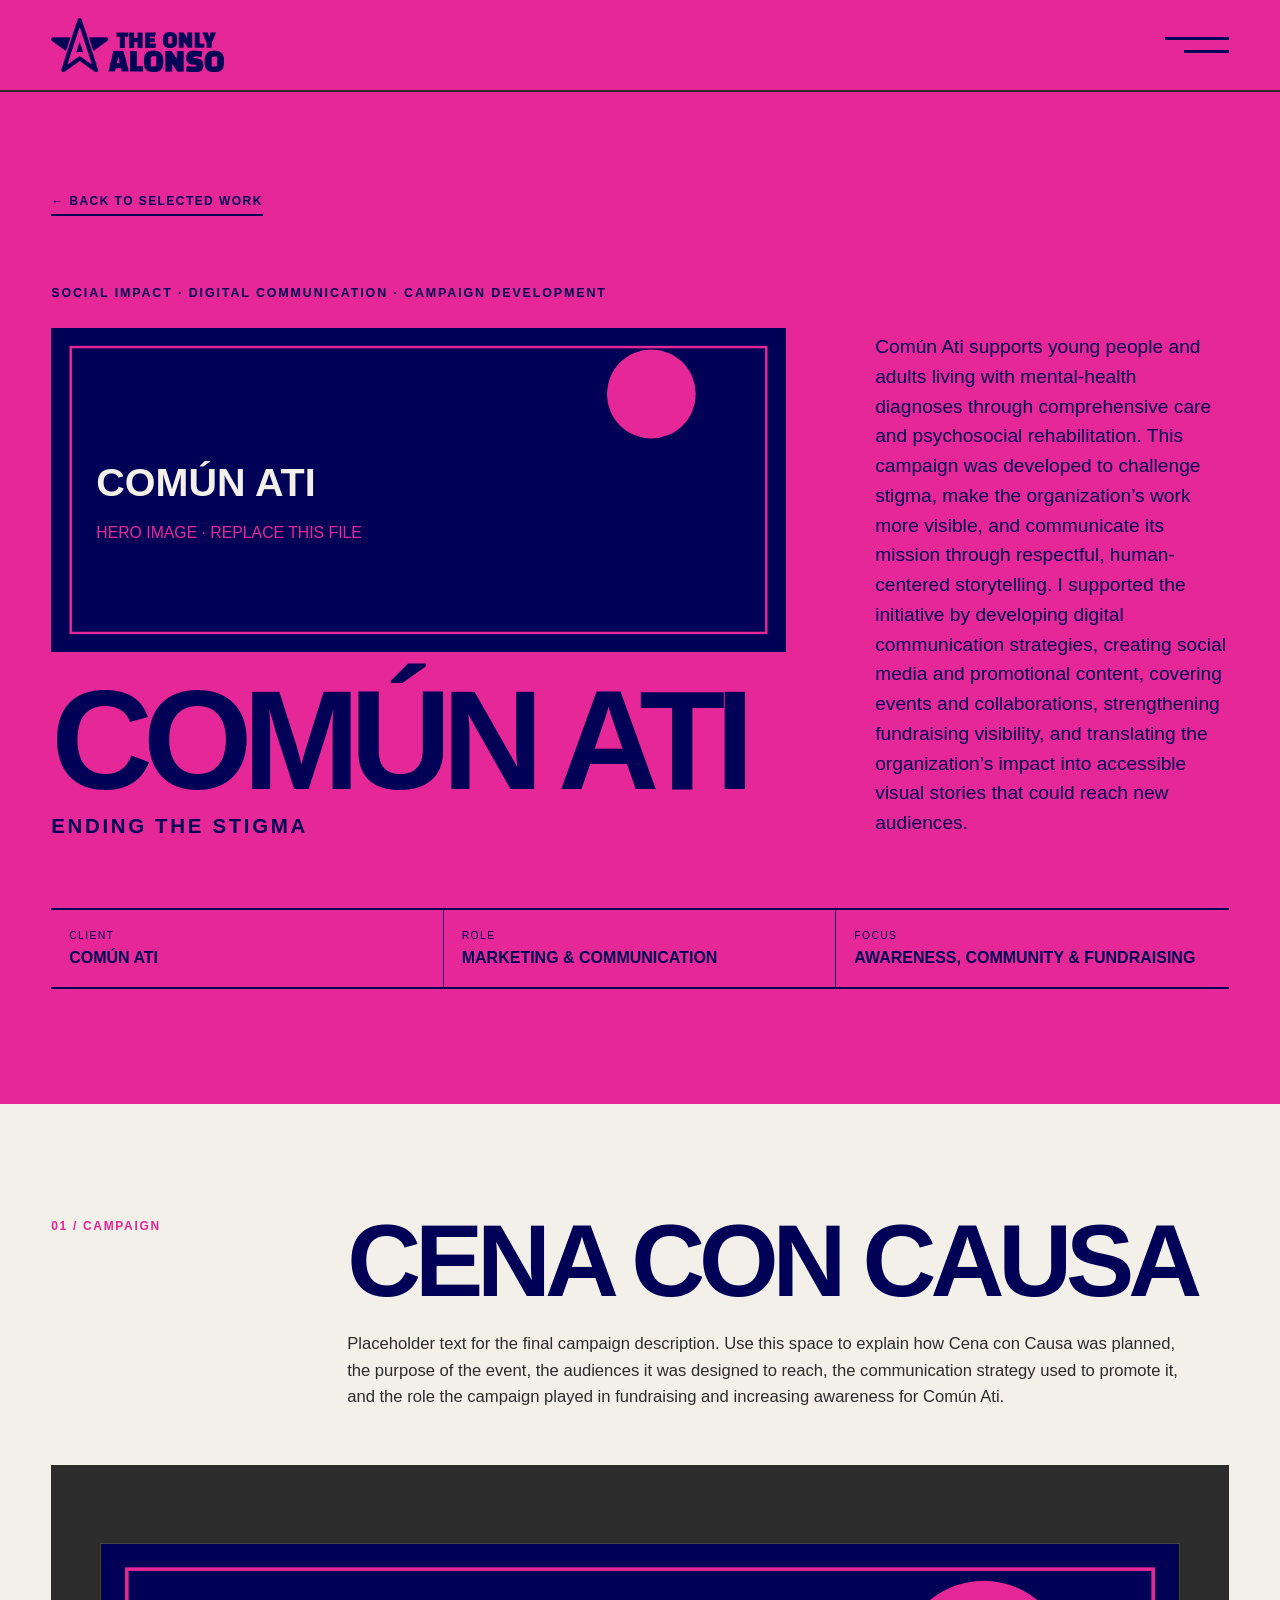
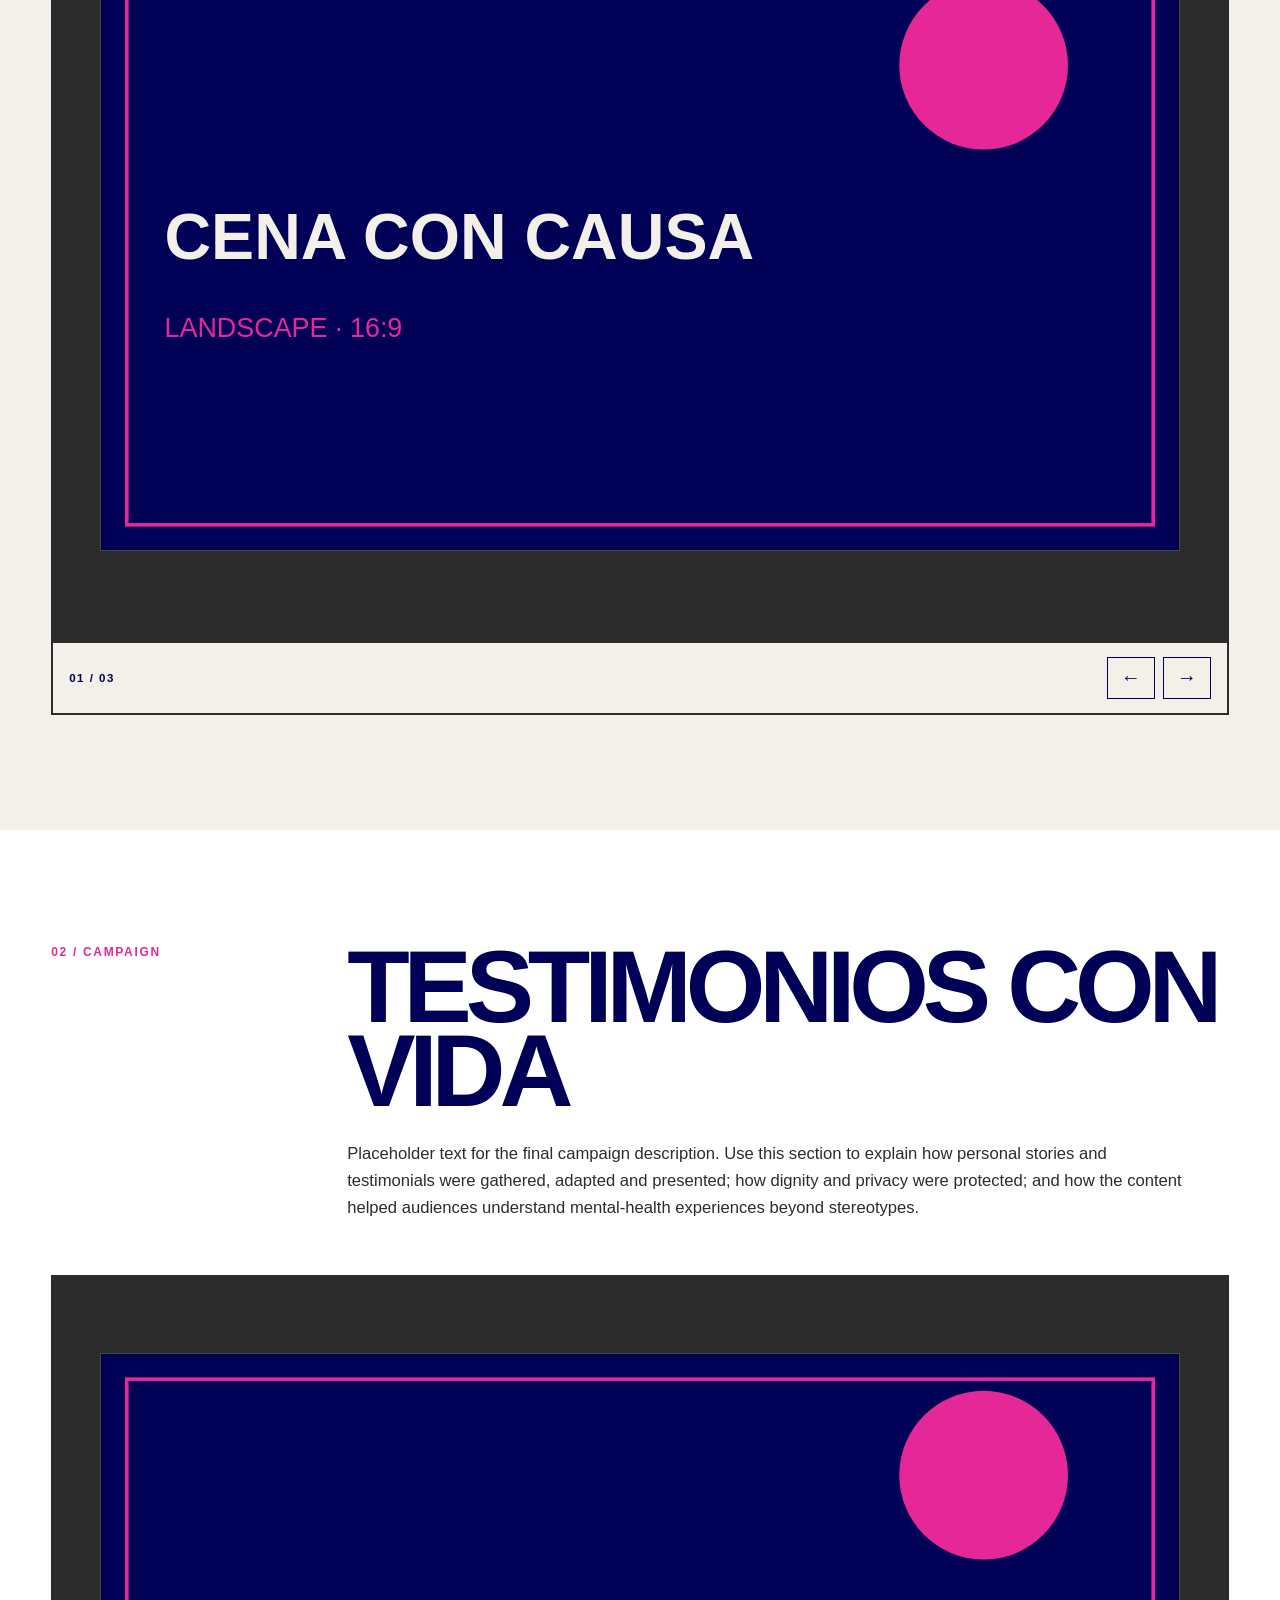
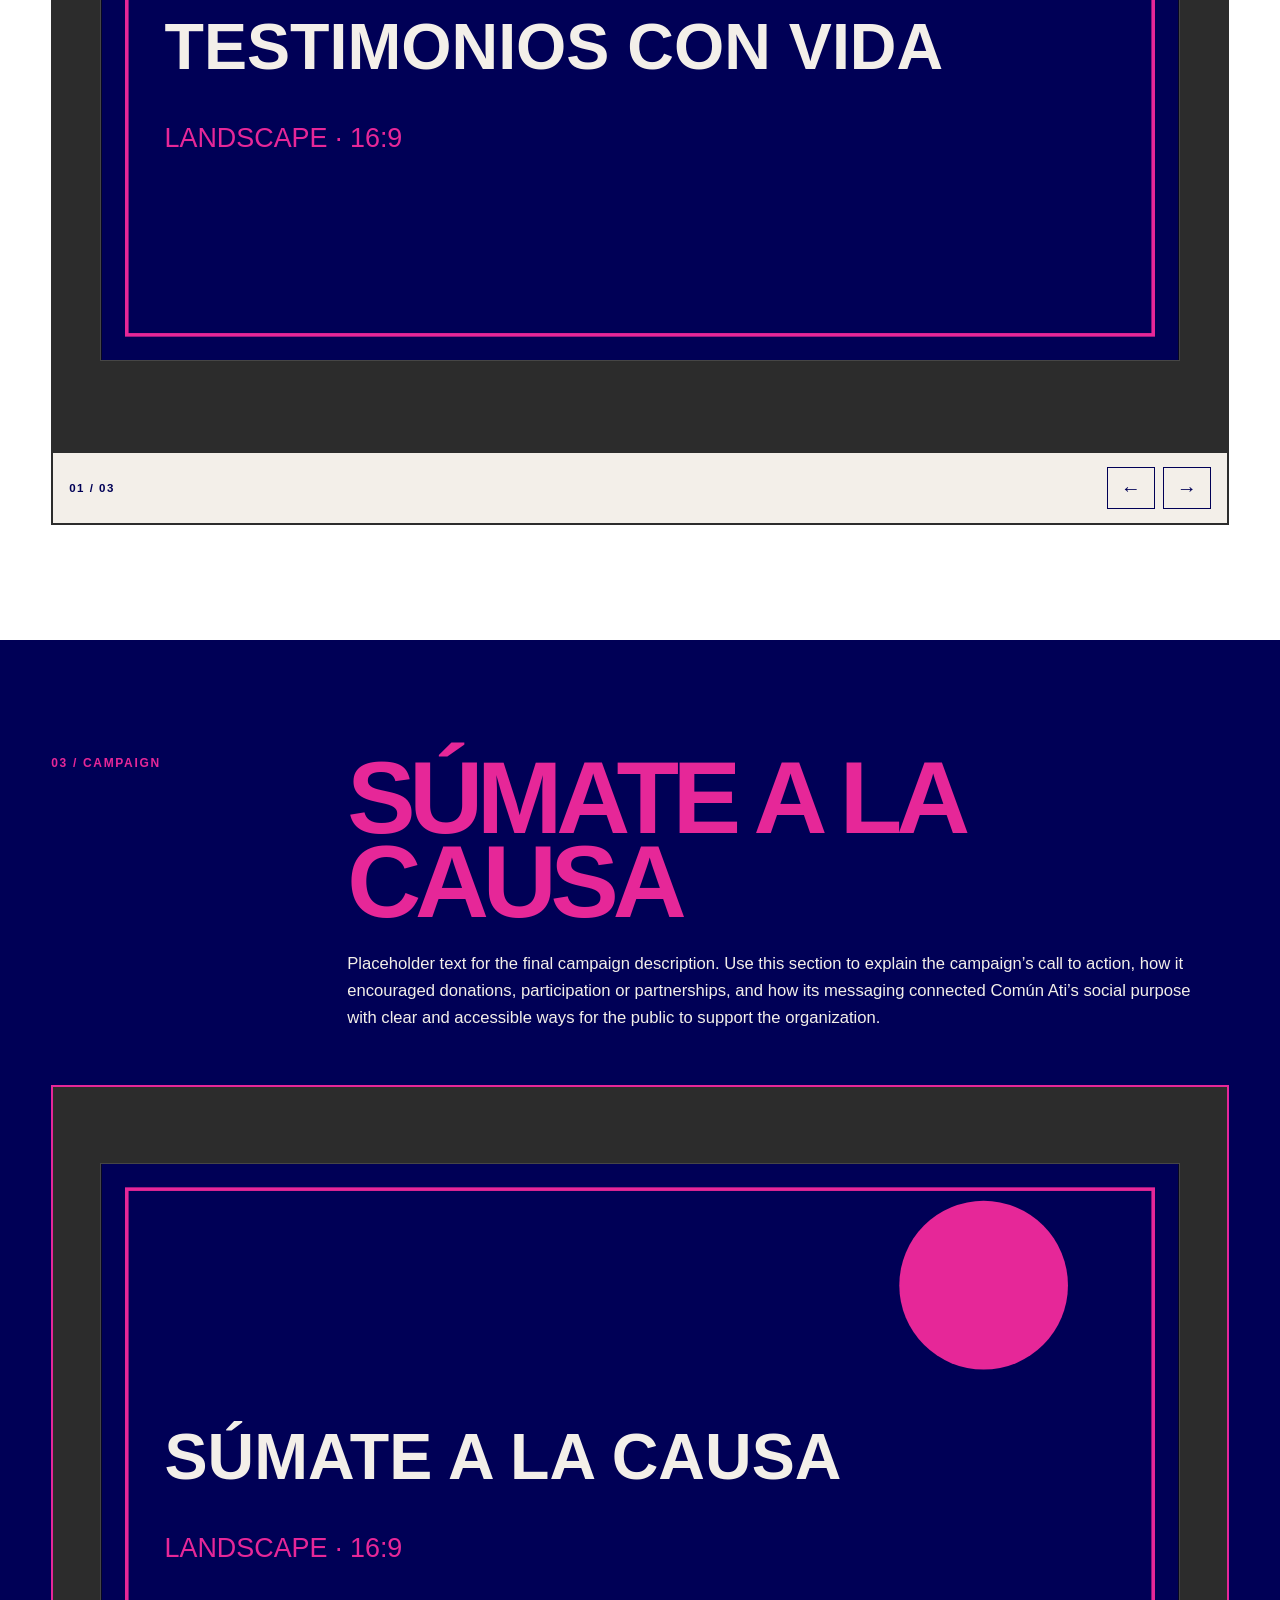
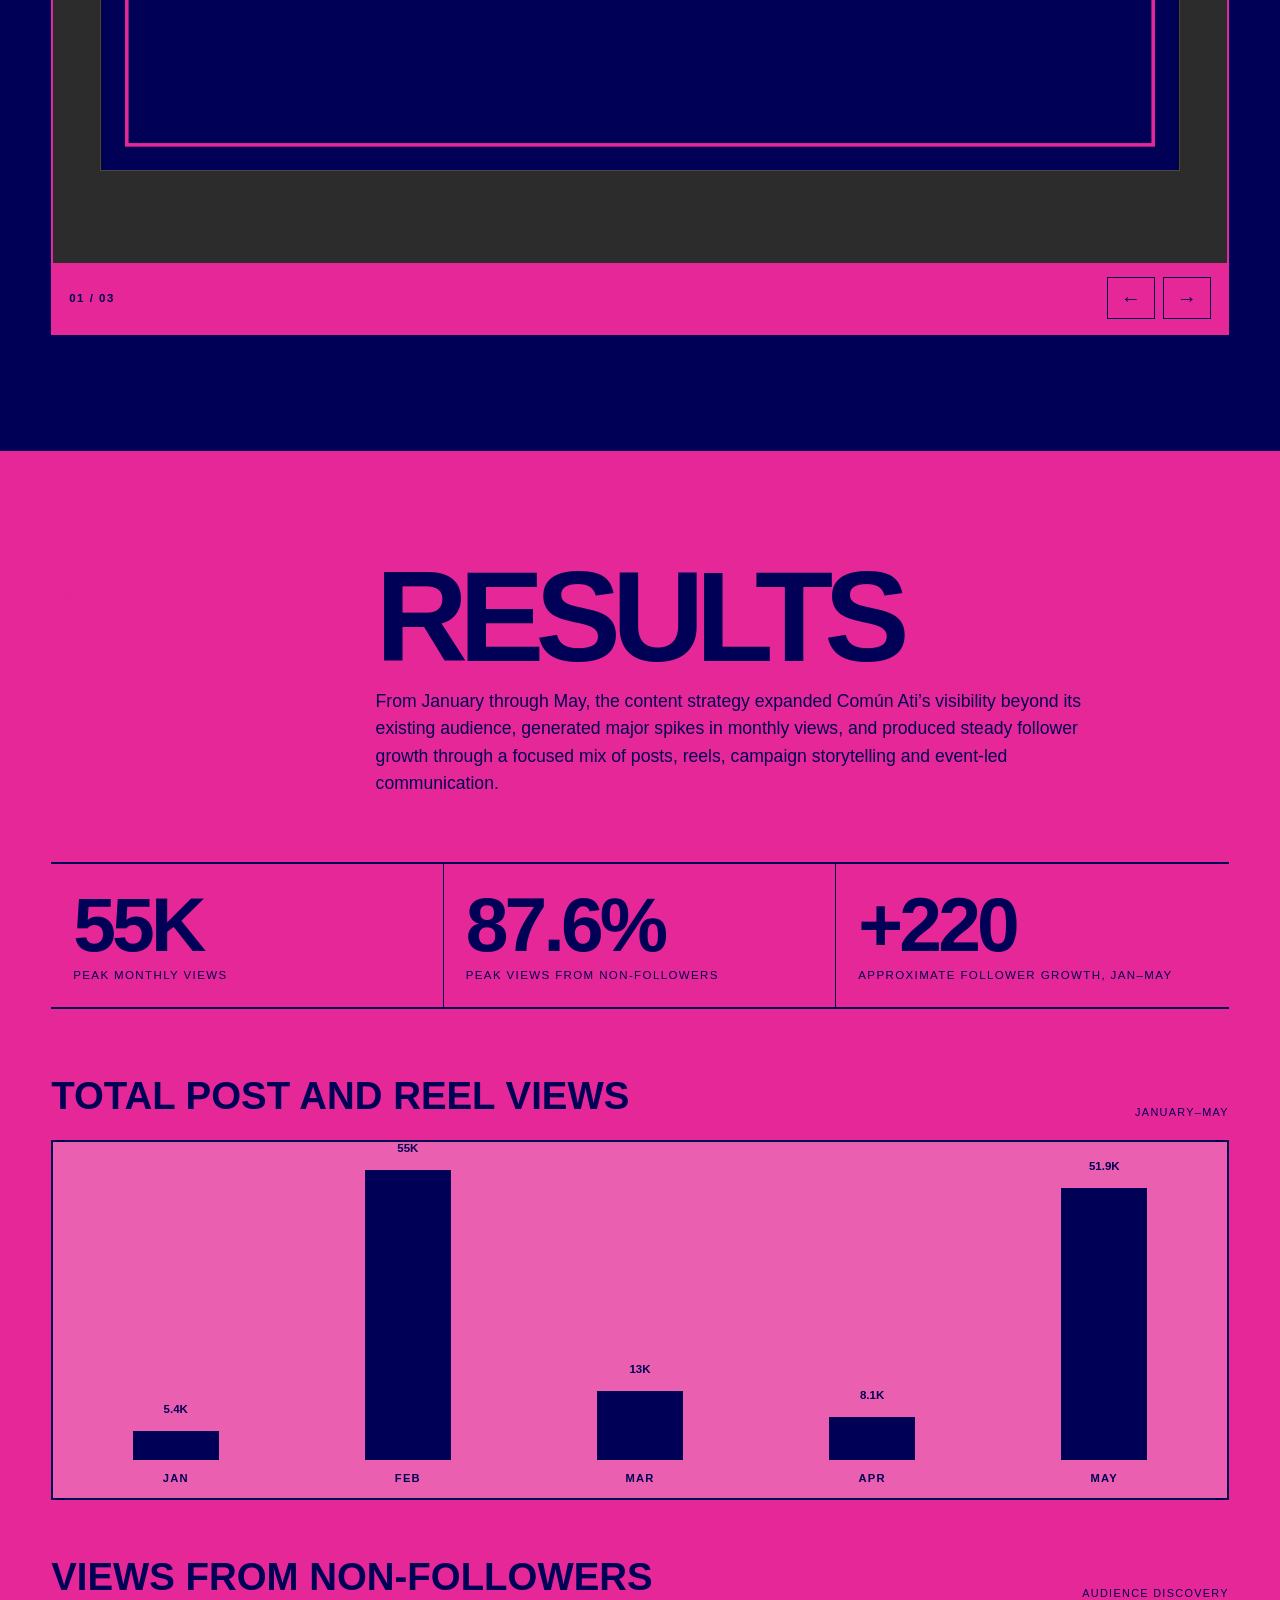
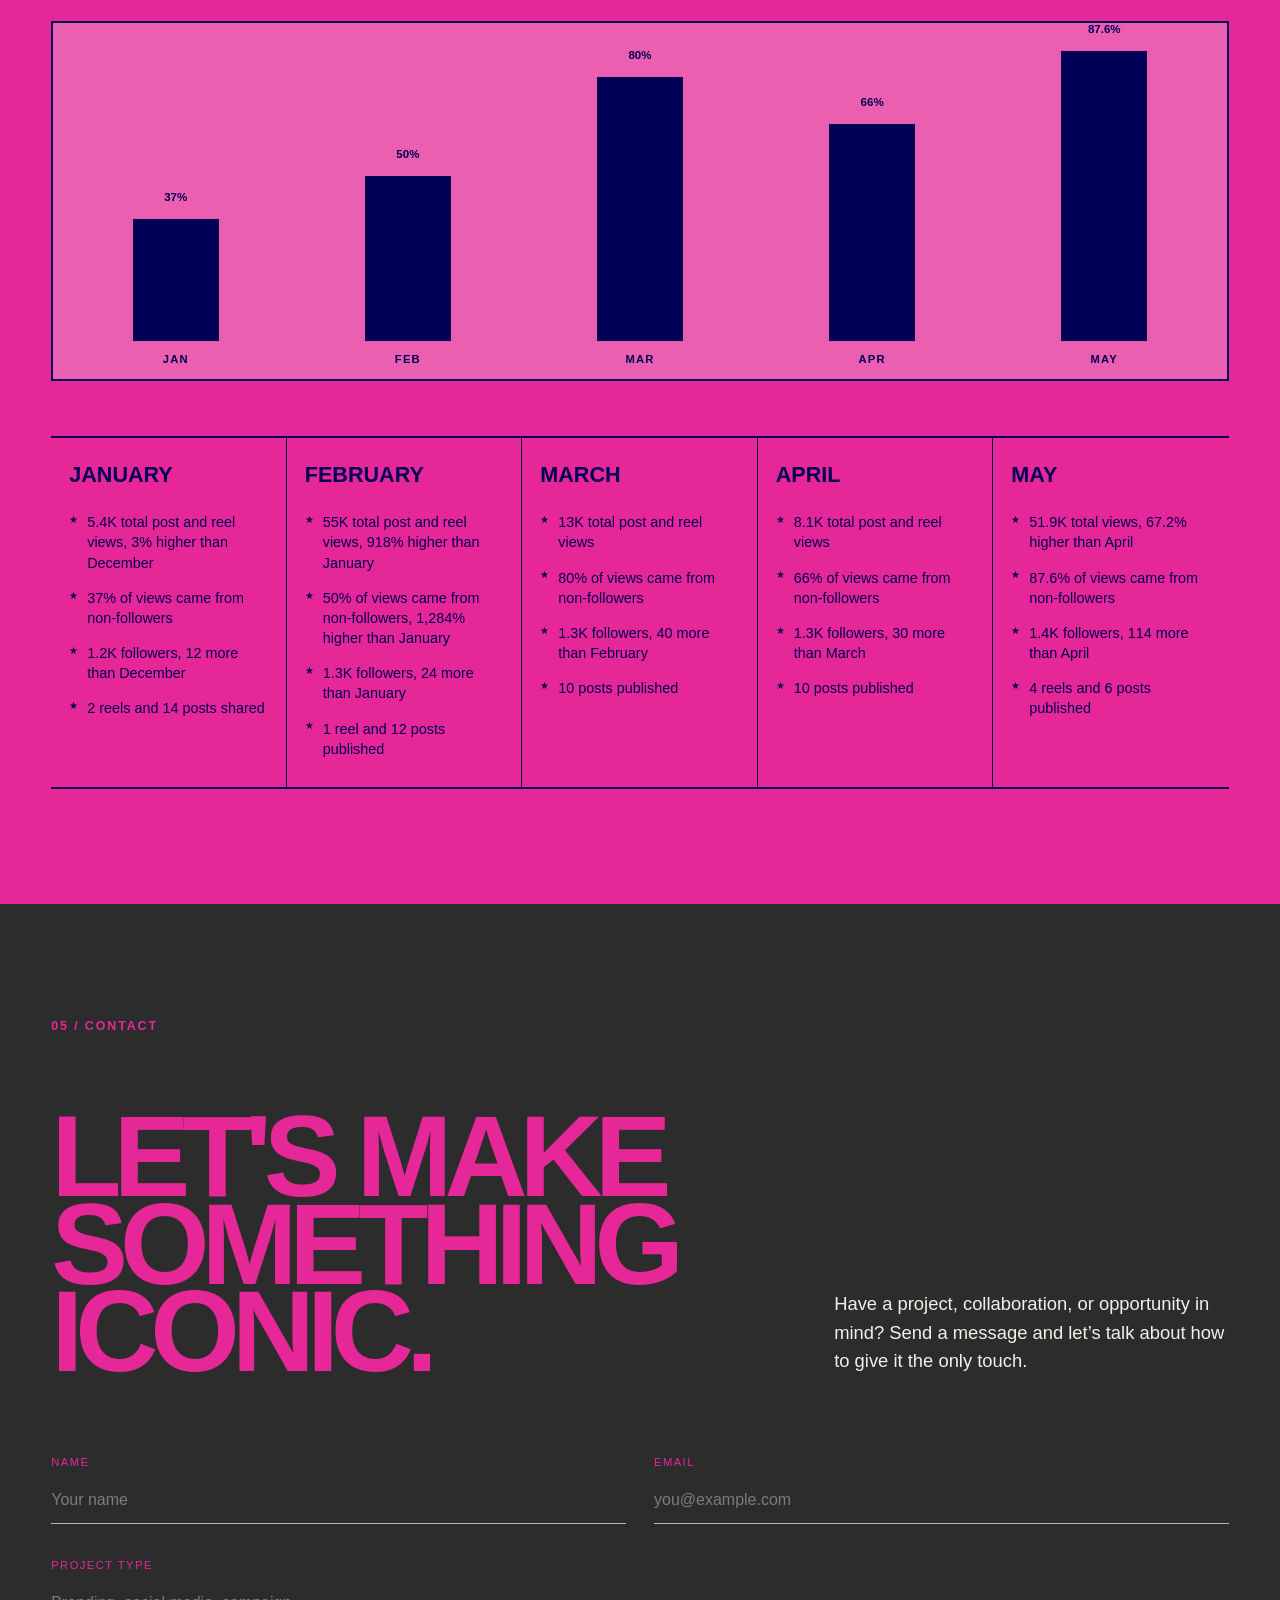
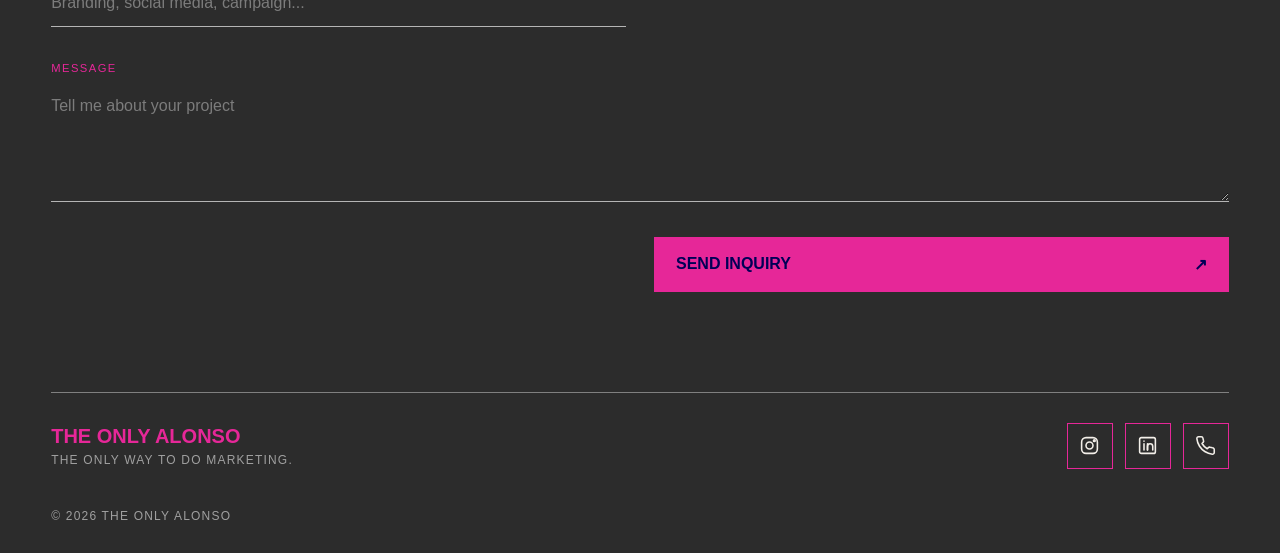
==== commit e2430b72: "Add files via upload" ====
--- a/comun-ati.html
+++ b/comun-ati.html
@@ -4,7 +4,7 @@
     <meta charset="UTF-8">
     <meta name="viewport" content="width=device-width, initial-scale=1.0">
     <meta name="description" content="Común Ati — Ending the Stigma, a marketing and communication case study by THE ONLY ALONSO.">
-    <title>Común Ati — Ending the Stigma | THE ONLY ALONSO</title>
+    <title>Común Ati | THE ONLY ALONSO</title>
     <link rel="icon" type="image/png" href="assets/favicon.png">
     <link rel="stylesheet" href="styles.css">
     <style>
@@ -52,6 +52,27 @@
             text-transform: uppercase;
         }
 
+        .case-subtitle {
+            margin: 18px 0 0;
+            font-size: clamp(1rem, 1.6vw, 1.4rem);
+            font-weight: 700;
+            letter-spacing: .13em;
+            text-transform: uppercase;
+        }
+
+        .case-hero-media {
+            margin: 26px 0 34px;
+            border: 2px solid var(--deep-blue);
+            background: var(--deep-blue);
+            overflow: hidden;
+        }
+
+        .case-hero-media img {
+            width: 100%;
+            aspect-ratio: 16 / 7;
+            object-fit: cover;
+        }
+
         .case-summary {
             margin: 0;
             font-size: clamp(1.05rem, 1.5vw, 1.35rem);
@@ -158,43 +179,43 @@
             min-width: 0;
         }
 
-        .media-placeholder {
+        .media-frame {
+            min-height: clamp(520px, 70vw, 760px);
+            padding: clamp(24px, 4vw, 48px);
+            display: grid;
+            place-items: center;
+            background: var(--charcoal);
+        }
+
+        .media-frame img,
+        .media-frame video {
+            display: block;
+            max-width: 100%;
+            max-height: 680px;
+            width: auto;
+            height: auto;
+            object-fit: contain;
+            background: var(--black);
+            box-shadow: 0 0 0 1px rgba(255,255,255,.12);
+        }
+
+        .media-frame .media-landscape {
+            width: 100%;
             aspect-ratio: 16 / 9;
-            padding: clamp(28px, 5vw, 70px);
-            display: grid;
-            align-content: space-between;
-            background:
-                linear-gradient(135deg, rgba(230,39,152,.95), rgba(0,0,86,.94)),
-                var(--deep-blue);
-            color: var(--off-white);
-        }
-
-        .carousel-slide:nth-child(2) .media-placeholder {
-            background: var(--forest);
-        }
-
-        .carousel-slide:nth-child(3) .media-placeholder {
-            background: var(--charcoal);
-        }
-
-        .media-placeholder span {
-            font-size: .7rem;
-            letter-spacing: .15em;
-            text-transform: uppercase;
-        }
-
-        .media-placeholder strong {
-            max-width: 900px;
-            font-size: clamp(2.3rem, 6vw, 6rem);
-            line-height: .88;
-            letter-spacing: -.045em;
-            text-transform: uppercase;
-        }
-
-        .media-placeholder small {
-            font-size: .8rem;
-            letter-spacing: .1em;
-            text-transform: uppercase;
+        }
+
+        .media-frame .media-portrait {
+            height: min(680px, 72vw);
+            aspect-ratio: 4 / 5;
+        }
+
+        .media-frame .media-story {
+            height: min(680px, 72vw);
+            aspect-ratio: 9 / 16;
+        }
+
+        .media-placeholder-file {
+            object-fit: cover !important;
         }
 
         .carousel-controls {
@@ -454,6 +475,16 @@
                 border-bottom: 0;
             }
 
+            .media-frame {
+                min-height: 430px;
+                padding: 18px;
+            }
+
+            .media-frame .media-portrait,
+            .media-frame .media-story {
+                height: min(560px, 120vw);
+            }
+
             .bar-chart {
                 height: 300px;
                 padding-left: 10px;
@@ -512,7 +543,11 @@
             <div class="case-hero-grid">
                 <div>
                     <p class="case-kicker">Social impact · Digital communication · Campaign development</p>
-                    <h1>Común Ati — Ending the Stigma</h1>
+                    <div class="case-hero-media">
+                        <img src="assets/comun-ati-hero-placeholder.svg" alt="Común Ati hero image placeholder">
+                    </div>
+                    <h1>Común Ati</h1>
+                    <p class="case-subtitle">Ending the Stigma</p>
                 </div>
                 <p class="case-summary">
                     Común Ati supports young people and adults living with mental-health diagnoses through comprehensive care and psychosocial rehabilitation. This campaign was developed to challenge stigma, make the organization’s work more visible, and communicate its mission through respectful, human-centered storytelling. I supported the initiative by developing digital communication strategies, creating social media and promotional content, covering events and collaborations, strengthening fundraising visibility, and translating the organization’s impact into accessible visual stories that could reach new audiences.
@@ -547,24 +582,18 @@
             <div class="media-carousel" data-carousel>
                 <div class="carousel-track">
                     <div class="carousel-slide">
-                        <div class="media-placeholder">
-                            <span>Cena con Causa · Media 01</span>
-                            <strong>Replace with campaign photography</strong>
-                            <small>Recommended format: 1600 × 900 px</small>
+                        <div class="media-frame">
+                            <img class="media-placeholder-file media-landscape" src="assets/cena-landscape-placeholder.svg" alt="Cena con Causa landscape media placeholder">
                         </div>
                     </div>
                     <div class="carousel-slide">
-                        <div class="media-placeholder">
-                            <span>Cena con Causa · Media 02</span>
-                            <strong>Replace with event video</strong>
-                            <small>Use an HTML5 video or embedded reel</small>
+                        <div class="media-frame">
+                            <img class="media-placeholder-file media-portrait" src="assets/cena-portrait-placeholder.svg" alt="Cena con Causa 4:5 media placeholder">
                         </div>
                     </div>
                     <div class="carousel-slide">
-                        <div class="media-placeholder">
-                            <span>Cena con Causa · Media 03</span>
-                            <strong>Replace with promotional assets</strong>
-                            <small>Posters, invitations, posts or stories</small>
+                        <div class="media-frame">
+                            <img class="media-placeholder-file media-story" src="assets/cena-story-placeholder.svg" alt="Cena con Causa Instagram Story media placeholder">
                         </div>
                     </div>
                 </div>
@@ -590,24 +619,18 @@
             <div class="media-carousel" data-carousel>
                 <div class="carousel-track">
                     <div class="carousel-slide">
-                        <div class="media-placeholder">
-                            <span>Testimonios con Vida · Media 01</span>
-                            <strong>Replace with testimonial portrait</strong>
-                            <small>Photography or campaign cover</small>
+                        <div class="media-frame">
+                            <img class="media-placeholder-file media-landscape" src="assets/testimonios-landscape-placeholder.svg" alt="Testimonios con Vida landscape media placeholder">
                         </div>
                     </div>
                     <div class="carousel-slide">
-                        <div class="media-placeholder">
-                            <span>Testimonios con Vida · Media 02</span>
-                            <strong>Replace with short-form video</strong>
-                            <small>Interview, reel or story sequence</small>
+                        <div class="media-frame">
+                            <img class="media-placeholder-file media-portrait" src="assets/testimonios-portrait-placeholder.svg" alt="Testimonios con Vida 4:5 media placeholder">
                         </div>
                     </div>
                     <div class="carousel-slide">
-                        <div class="media-placeholder">
-                            <span>Testimonios con Vida · Media 03</span>
-                            <strong>Replace with quote graphics</strong>
-                            <small>Social media storytelling assets</small>
+                        <div class="media-frame">
+                            <img class="media-placeholder-file media-story" src="assets/testimonios-story-placeholder.svg" alt="Testimonios con Vida Instagram Story media placeholder">
                         </div>
                     </div>
                 </div>
@@ -633,24 +656,18 @@
             <div class="media-carousel" data-carousel>
                 <div class="carousel-track">
                     <div class="carousel-slide">
-                        <div class="media-placeholder">
-                            <span>Súmate a la Causa · Media 01</span>
-                            <strong>Replace with call-to-action campaign</strong>
-                            <small>Primary campaign visual</small>
+                        <div class="media-frame">
+                            <img class="media-placeholder-file media-landscape" src="assets/sumate-landscape-placeholder.svg" alt="Súmate a la Causa landscape media placeholder">
                         </div>
                     </div>
                     <div class="carousel-slide">
-                        <div class="media-placeholder">
-                            <span>Súmate a la Causa · Media 02</span>
-                            <strong>Replace with collaboration media</strong>
-                            <small>Partners, events or community activity</small>
+                        <div class="media-frame">
+                            <img class="media-placeholder-file media-portrait" src="assets/sumate-portrait-placeholder.svg" alt="Súmate a la Causa 4:5 media placeholder">
                         </div>
                     </div>
                     <div class="carousel-slide">
-                        <div class="media-placeholder">
-                            <span>Súmate a la Causa · Media 03</span>
-                            <strong>Replace with donation content</strong>
-                            <small>Posts, stories or informational graphics</small>
+                        <div class="media-frame">
+                            <img class="media-placeholder-file media-story" src="assets/sumate-story-placeholder.svg" alt="Súmate a la Causa Instagram Story media placeholder">
                         </div>
                     </div>
                 </div>
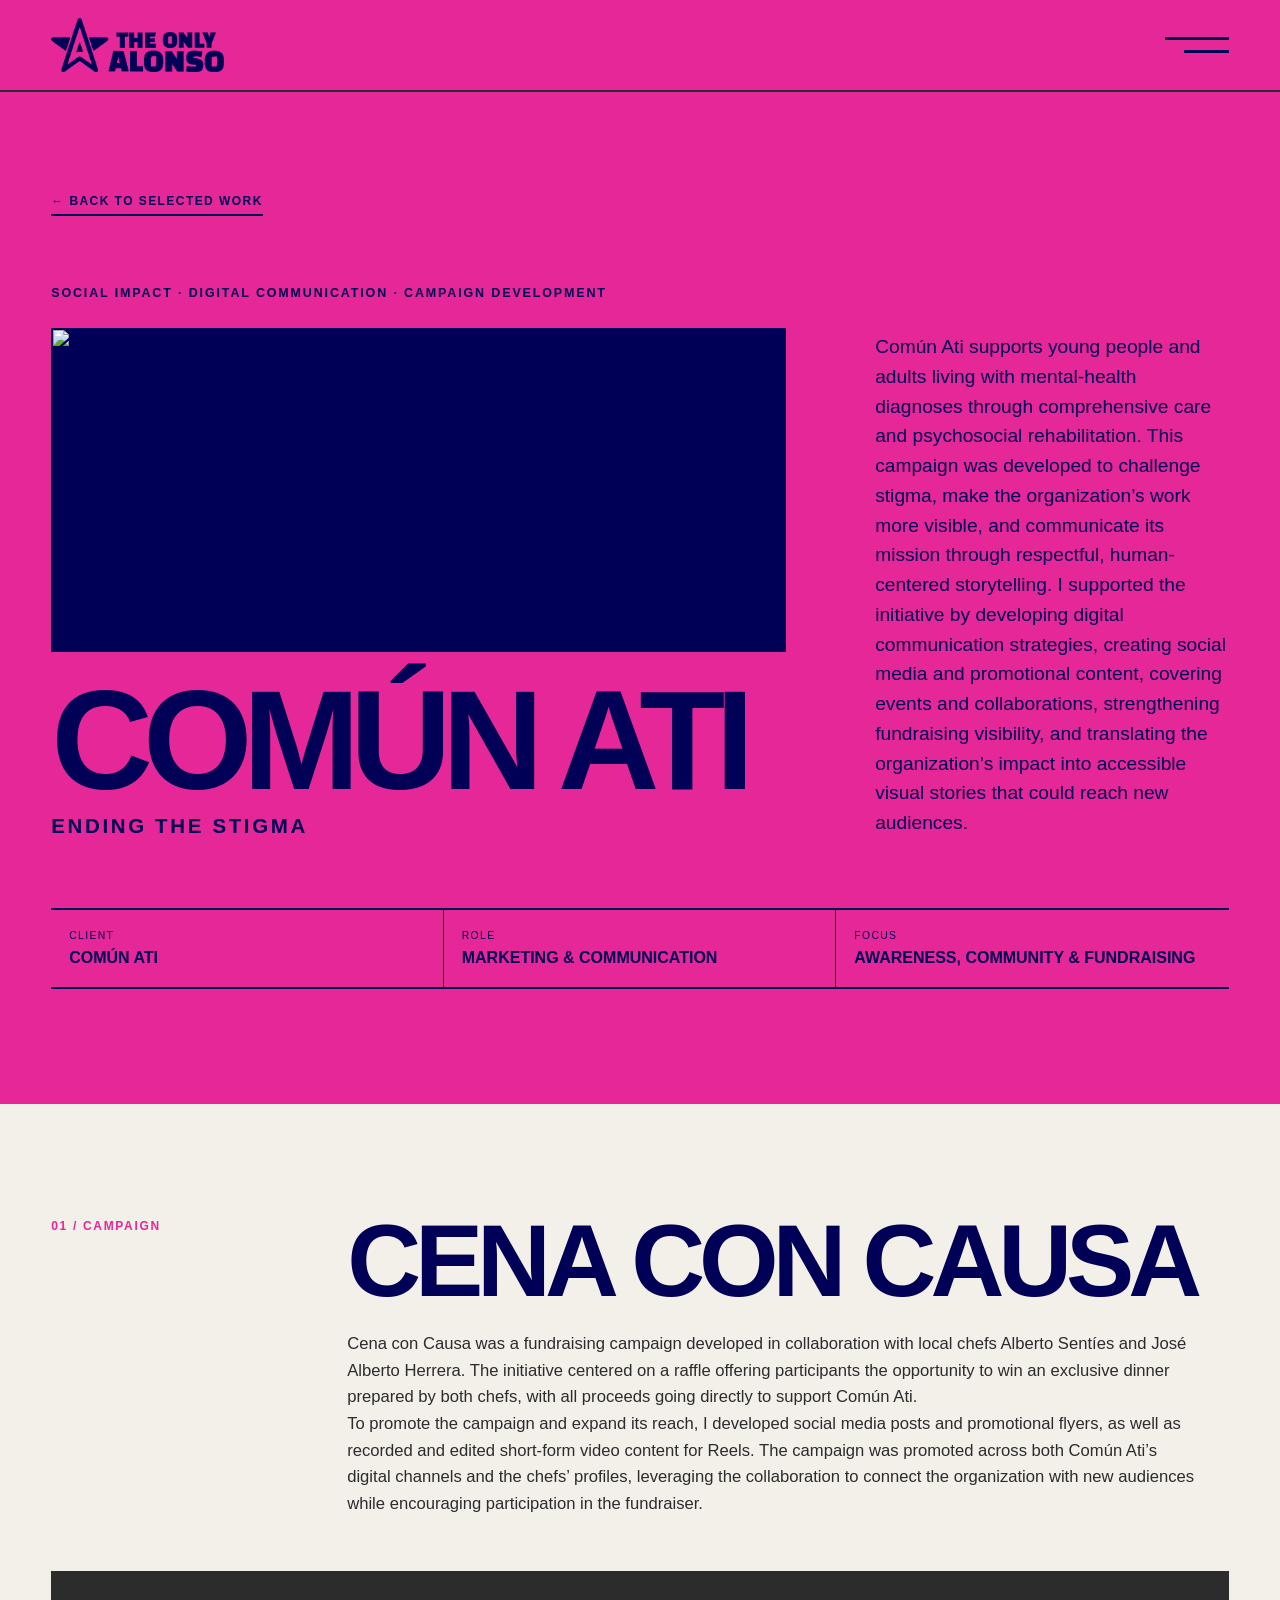
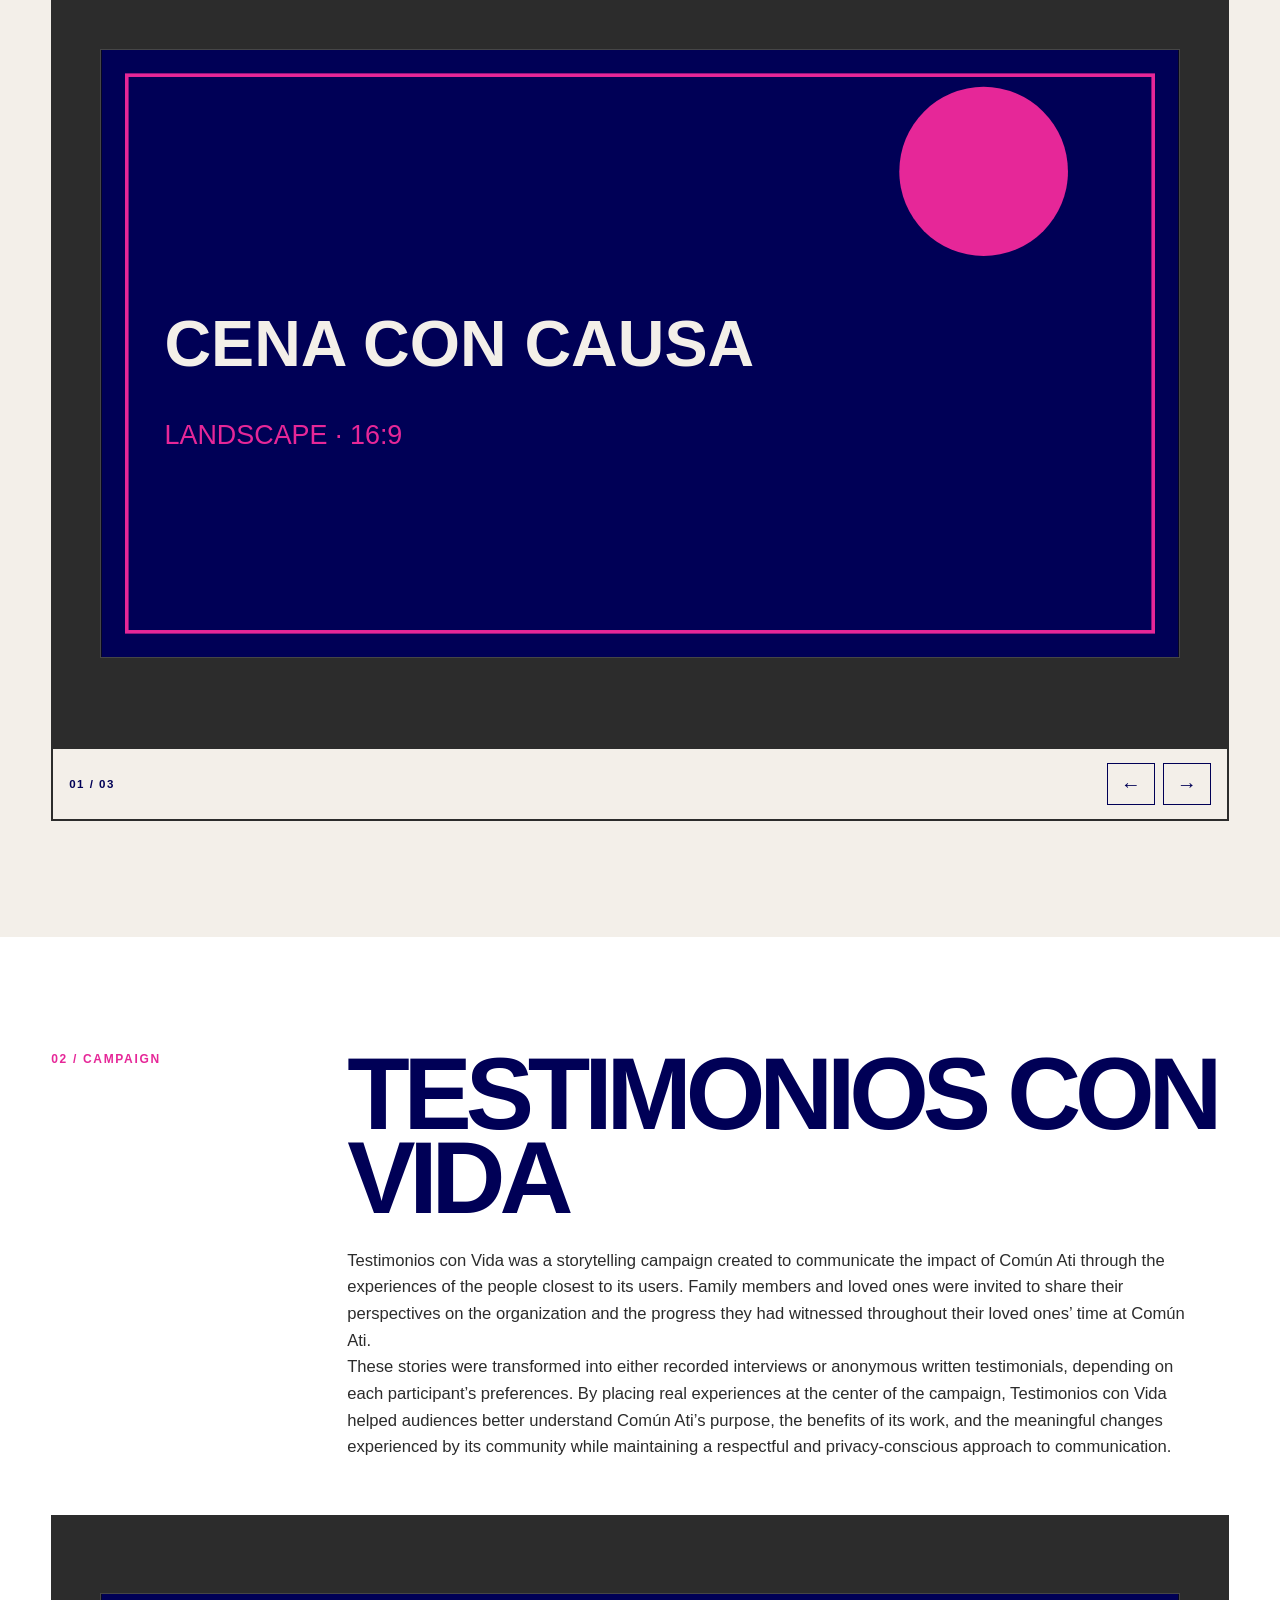
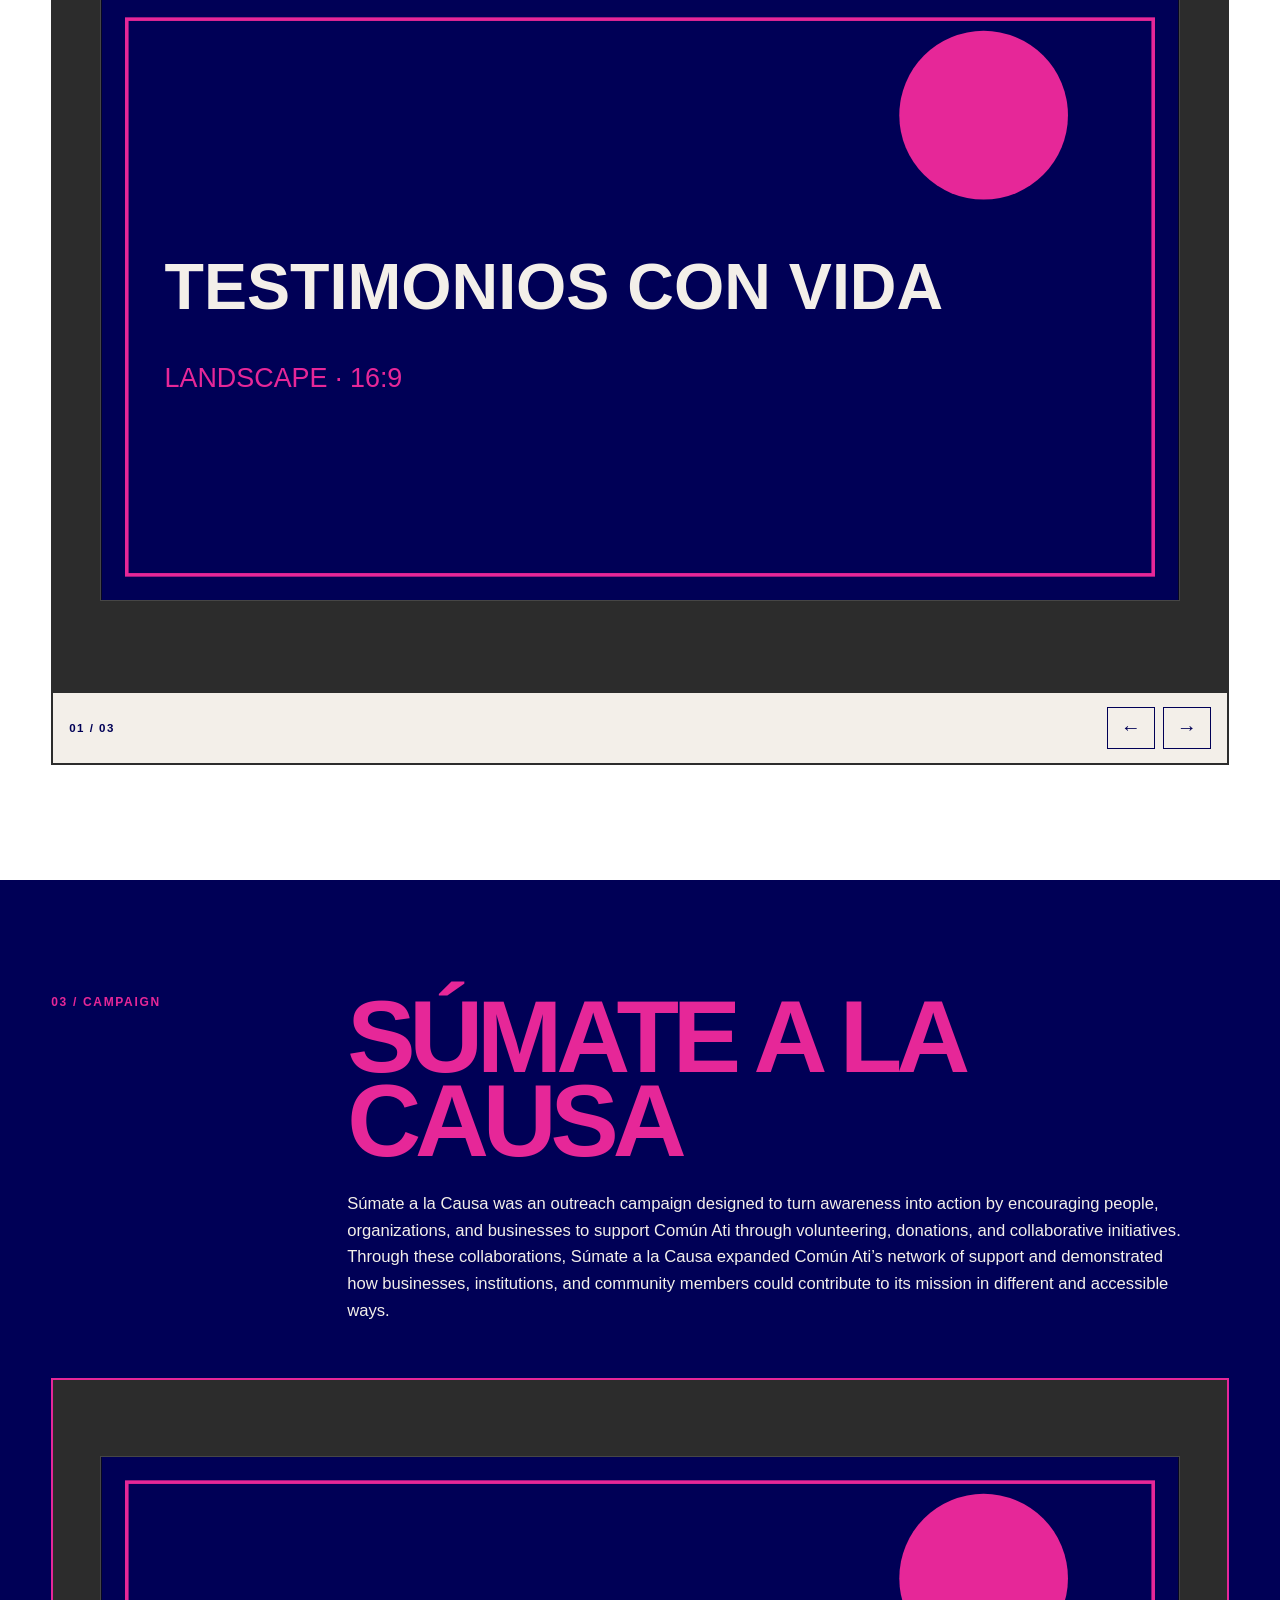
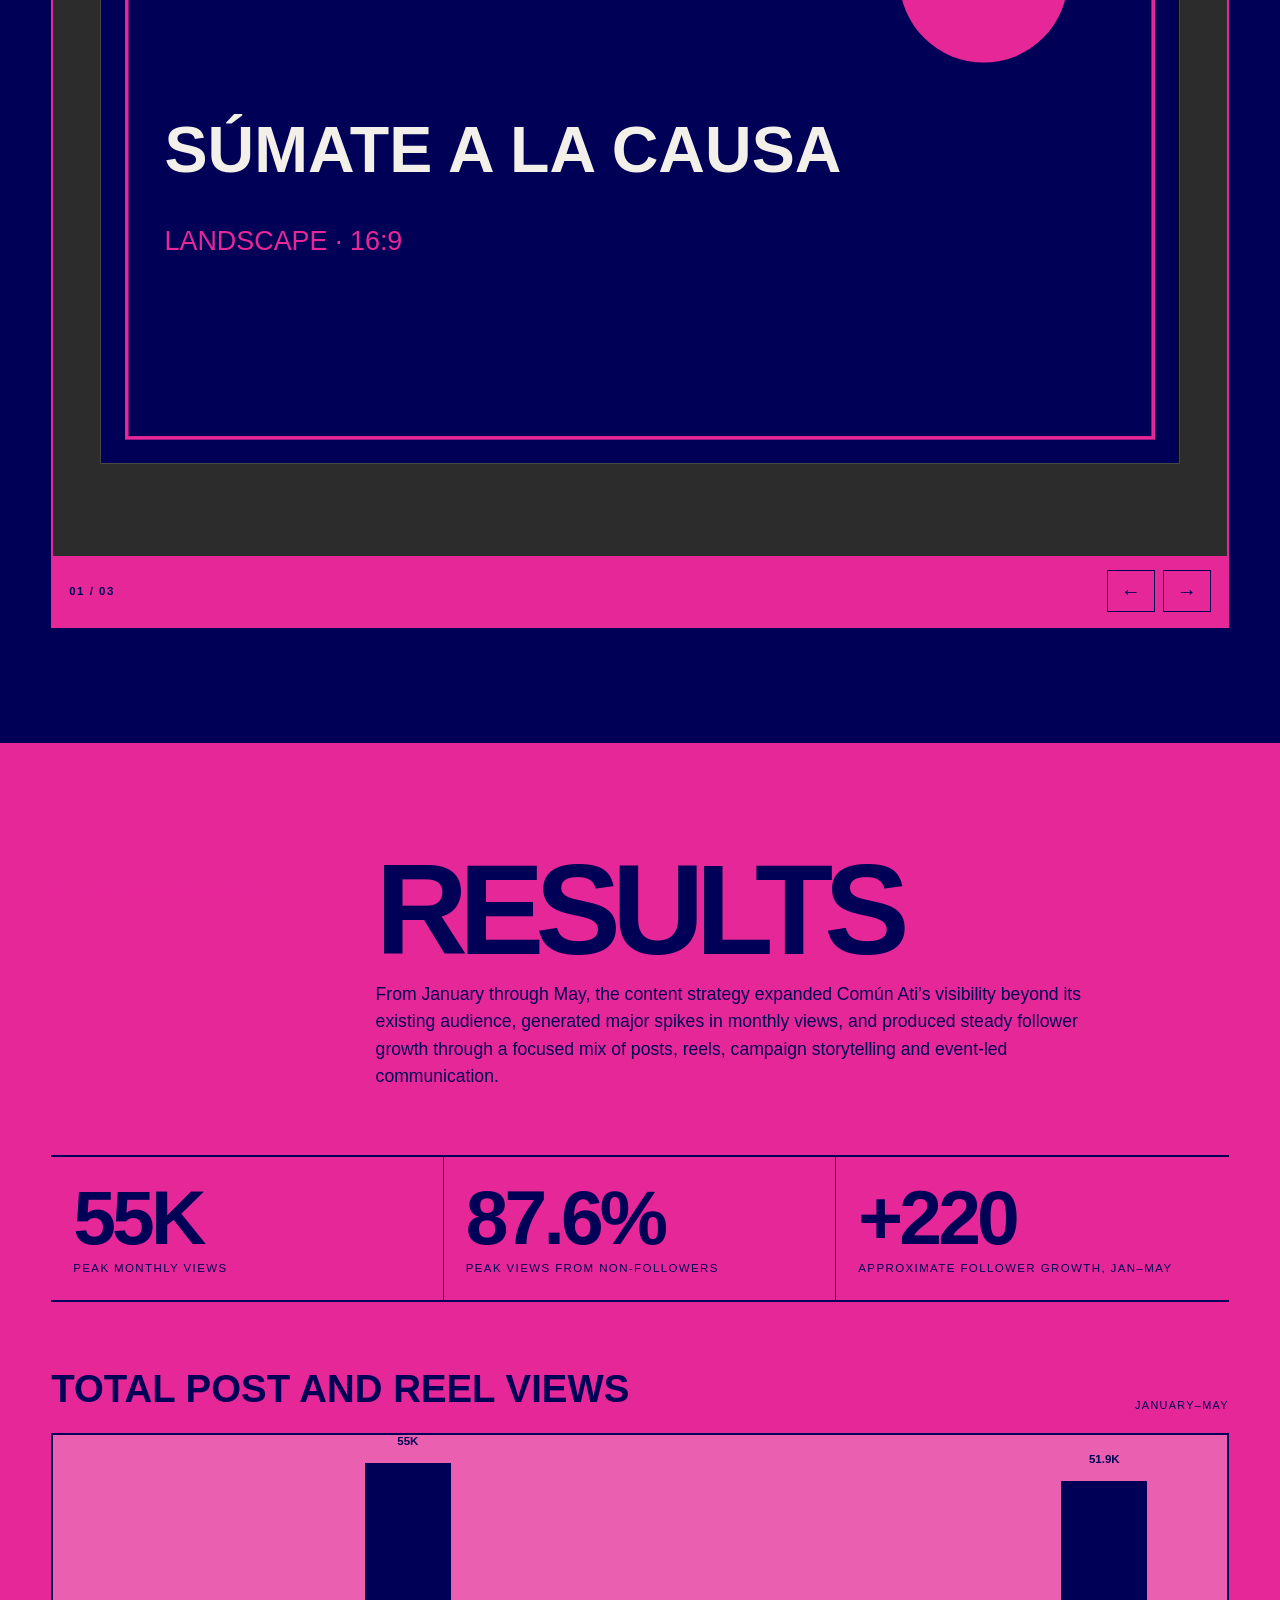
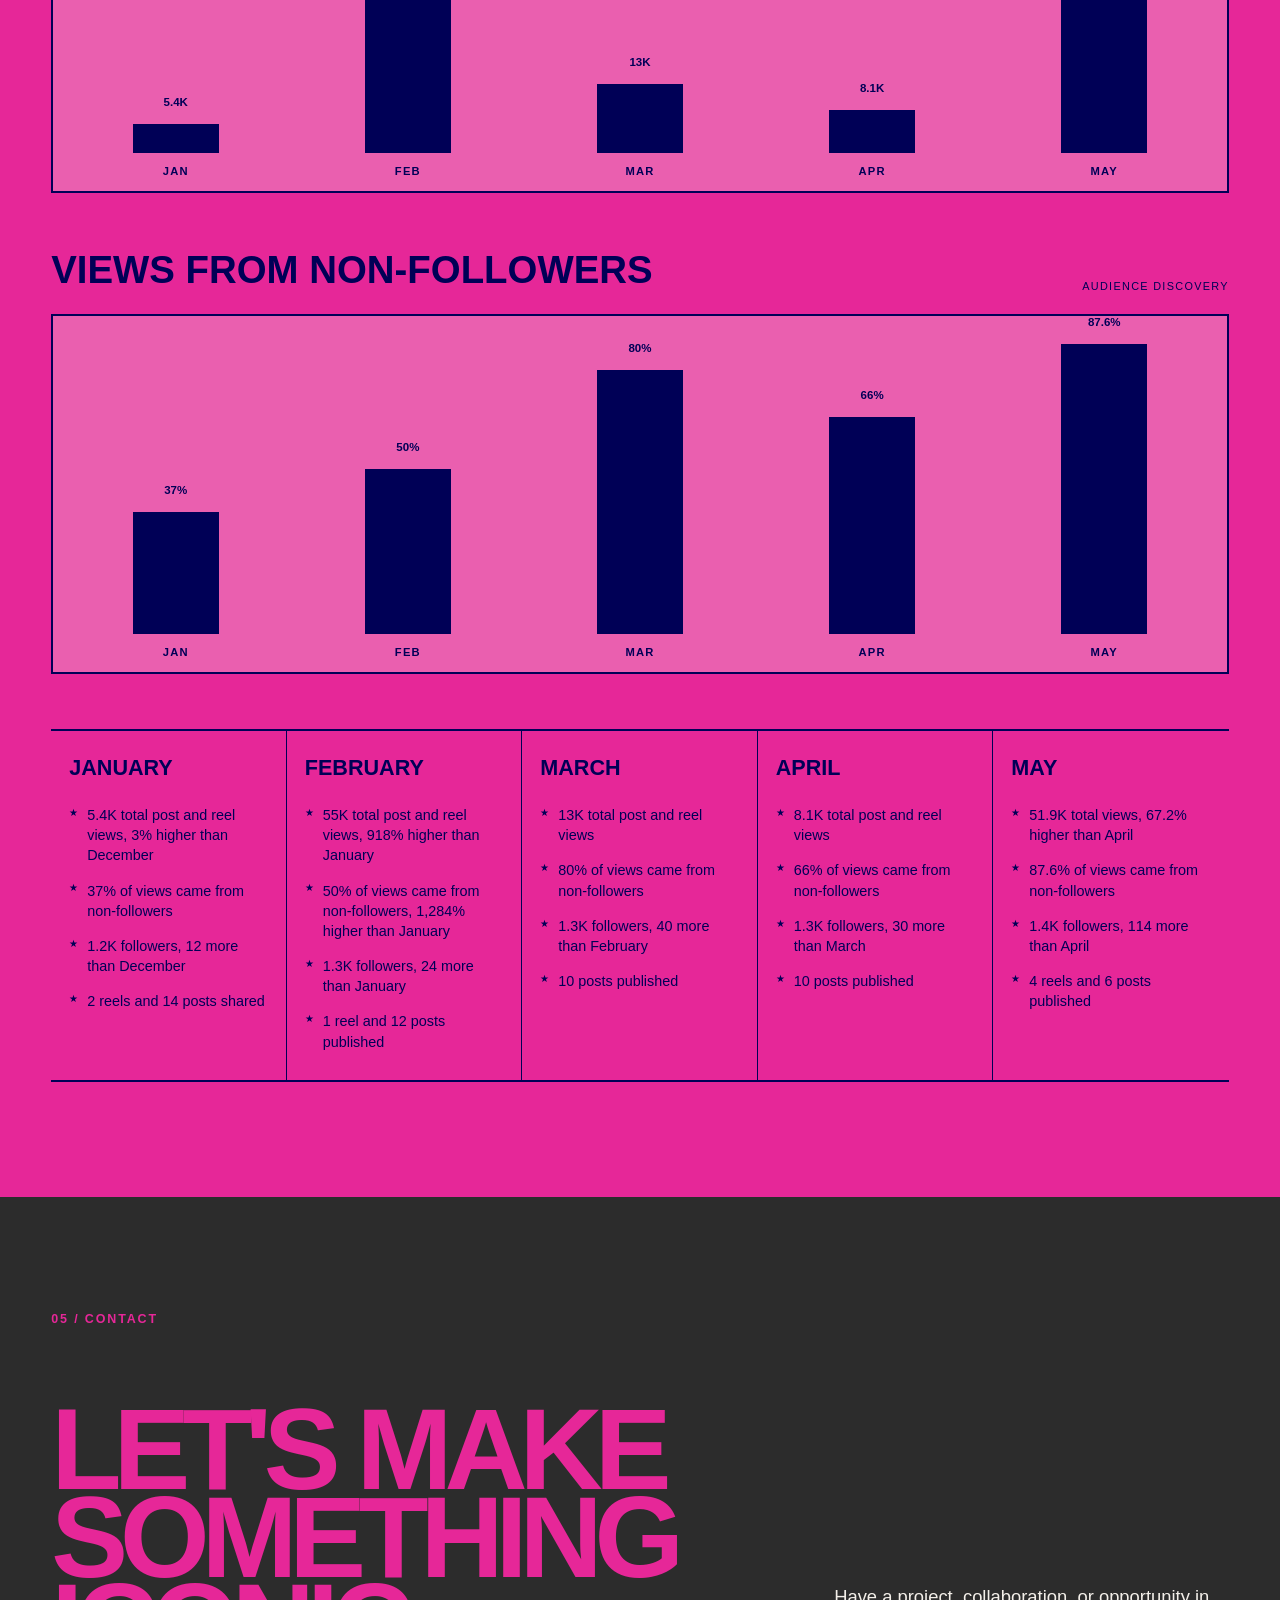
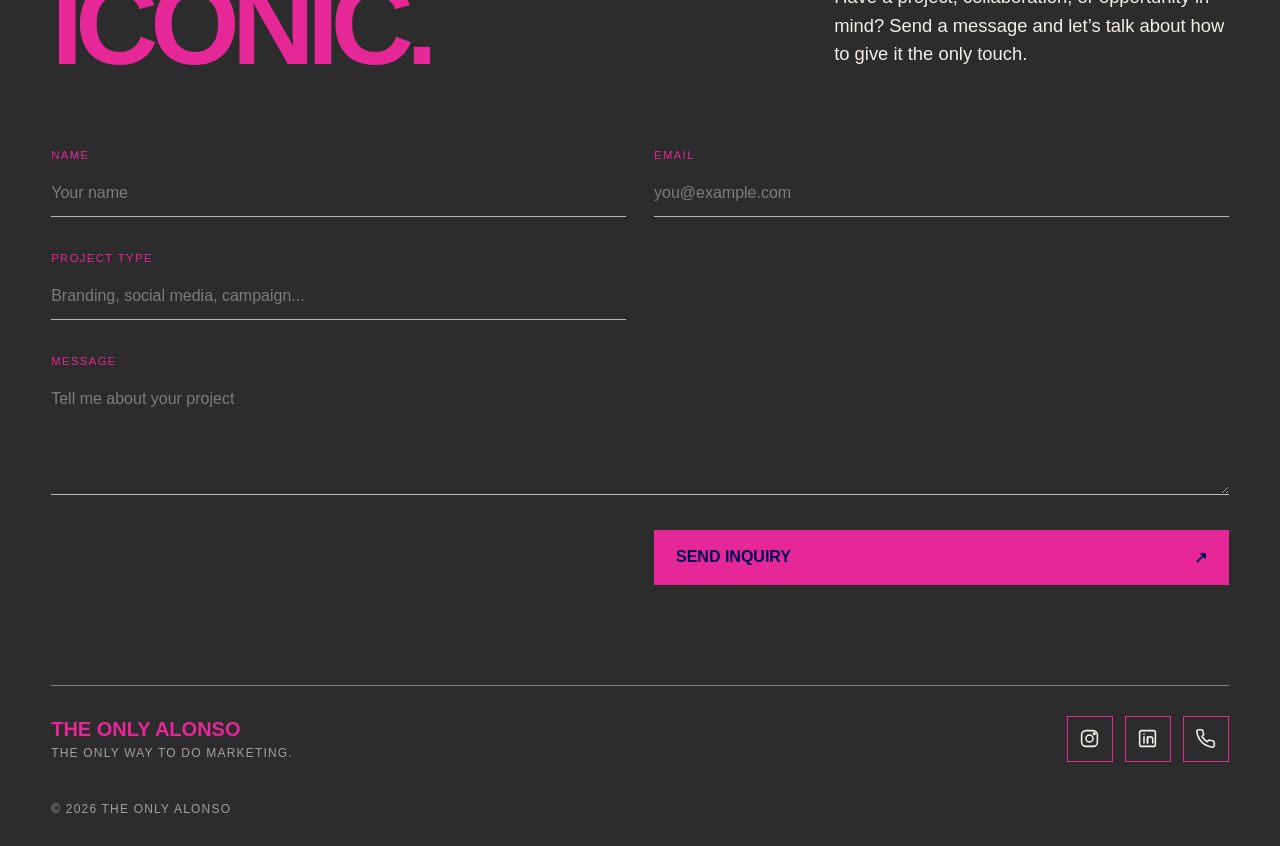
==== commit 56d08eaf: "Update comun-ati.html" ====
--- a/comun-ati.html
+++ b/comun-ati.html
@@ -544,7 +544,7 @@
                 <div>
                     <p class="case-kicker">Social impact · Digital communication · Campaign development</p>
                     <div class="case-hero-media">
-                        <img src="assets/comun-ati-hero-placeholder.svg" alt="Común Ati hero image placeholder">
+                        <img src="assets/comunatibanner.png" alt="Común Ati hero image placeholder">
                     </div>
                     <h1>Común Ati</h1>
                     <p class="case-subtitle">Ending the Stigma</p>
@@ -575,7 +575,8 @@
                 <p class="campaign-index">01 / Campaign</p>
                 <div class="campaign-copy">
                     <h2>Cena con Causa</h2>
-                    <p>Placeholder text for the final campaign description. Use this space to explain how Cena con Causa was planned, the purpose of the event, the audiences it was designed to reach, the communication strategy used to promote it, and the role the campaign played in fundraising and increasing awareness for Común Ati.</p>
+                    <p>Cena con Causa was a fundraising campaign developed in collaboration with local chefs Alberto Sentíes and José Alberto Herrera. The initiative centered on a raffle offering participants the opportunity to win an exclusive dinner prepared by both chefs, with all proceeds going directly to support Común Ati.</p>
+                    <p>To promote the campaign and expand its reach, I developed social media posts and promotional flyers, as well as recorded and edited short-form video content for Reels. The campaign was promoted across both Común Ati’s digital channels and the chefs’ profiles, leveraging the collaboration to connect the organization with new audiences while encouraging participation in the fundraiser.</p>
                 </div>
             </div>
 
@@ -612,7 +613,8 @@
                 <p class="campaign-index">02 / Campaign</p>
                 <div class="campaign-copy">
                     <h2>Testimonios con Vida</h2>
-                    <p>Placeholder text for the final campaign description. Use this section to explain how personal stories and testimonials were gathered, adapted and presented; how dignity and privacy were protected; and how the content helped audiences understand mental-health experiences beyond stereotypes.</p>
+                    <p>Testimonios con Vida was a storytelling campaign created to communicate the impact of Común Ati through the experiences of the people closest to its users. Family members and loved ones were invited to share their perspectives on the organization and the progress they had witnessed throughout their loved ones’ time at Común Ati.</p>
+                    <p>These stories were transformed into either recorded interviews or anonymous written testimonials, depending on each participant’s preferences. By placing real experiences at the center of the campaign, Testimonios con Vida helped audiences better understand Común Ati’s purpose, the benefits of its work, and the meaningful changes experienced by its community while maintaining a respectful and privacy-conscious approach to communication.</p>
                 </div>
             </div>
 
@@ -649,7 +651,8 @@
                 <p class="campaign-index">03 / Campaign</p>
                 <div class="campaign-copy">
                     <h2>Súmate a la Causa</h2>
-                    <p>Placeholder text for the final campaign description. Use this section to explain the campaign’s call to action, how it encouraged donations, participation or partnerships, and how its messaging connected Común Ati’s social purpose with clear and accessible ways for the public to support the organization.</p>
+                    <p>Súmate a la Causa was an outreach campaign designed to turn awareness into action by encouraging people, organizations, and businesses to support Común Ati through volunteering, donations, and collaborative initiatives.</p>
+                    <p>Through these collaborations, Súmate a la Causa expanded Común Ati’s network of support and demonstrated how businesses, institutions, and community members could contribute to its mission in different and accessible ways.</p>
                 </div>
             </div>
 
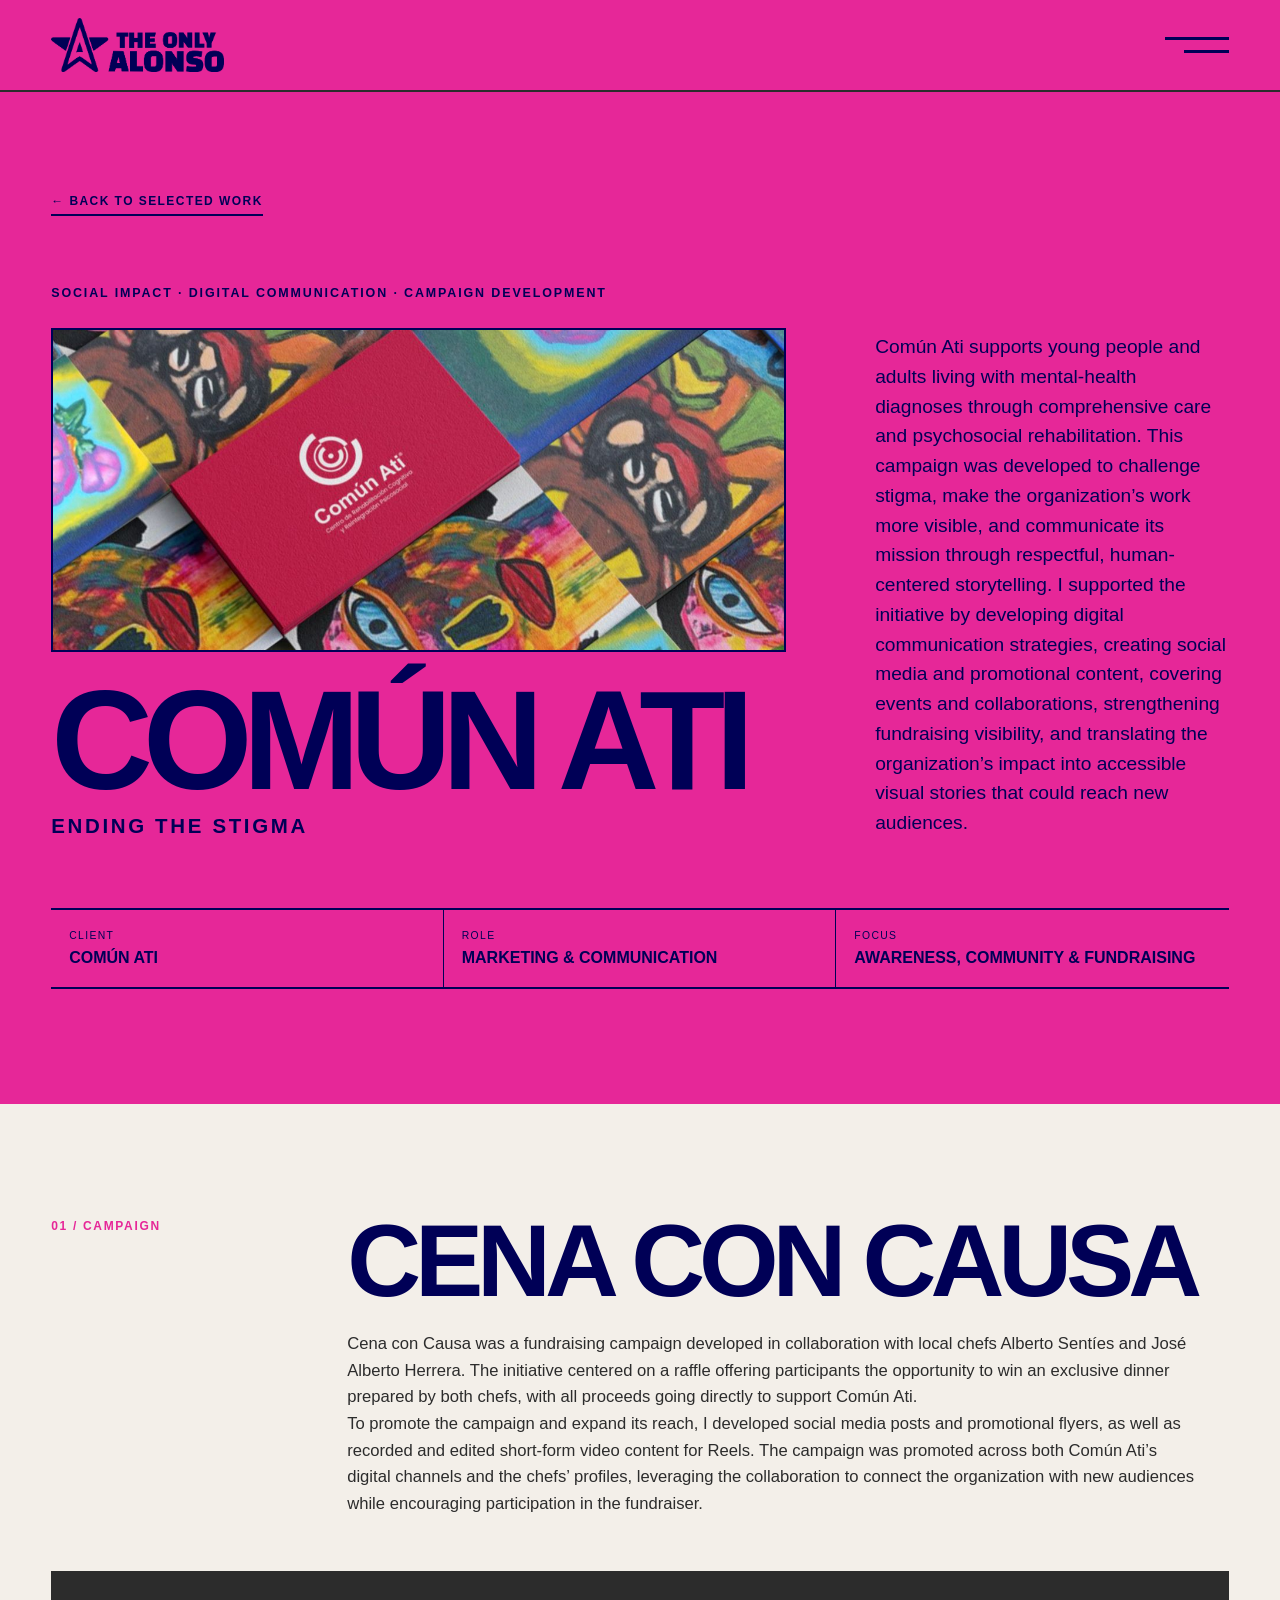
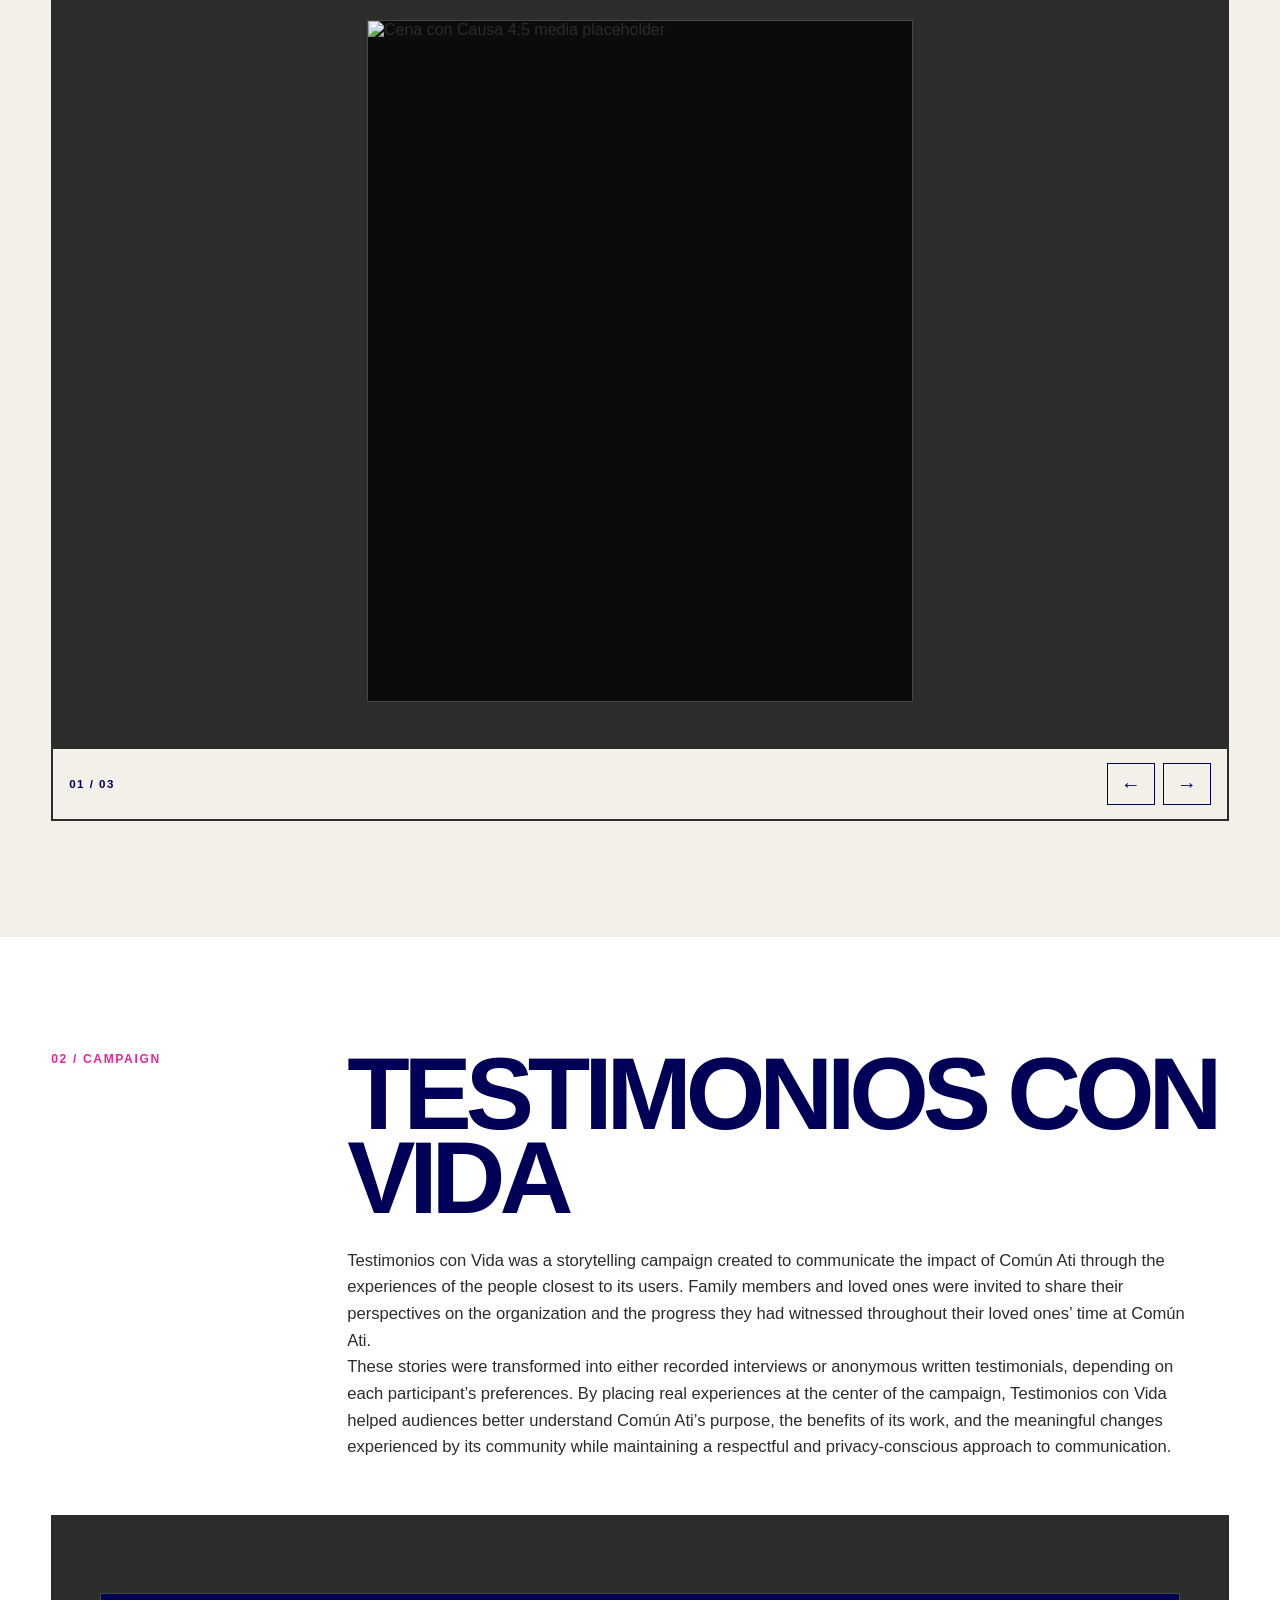
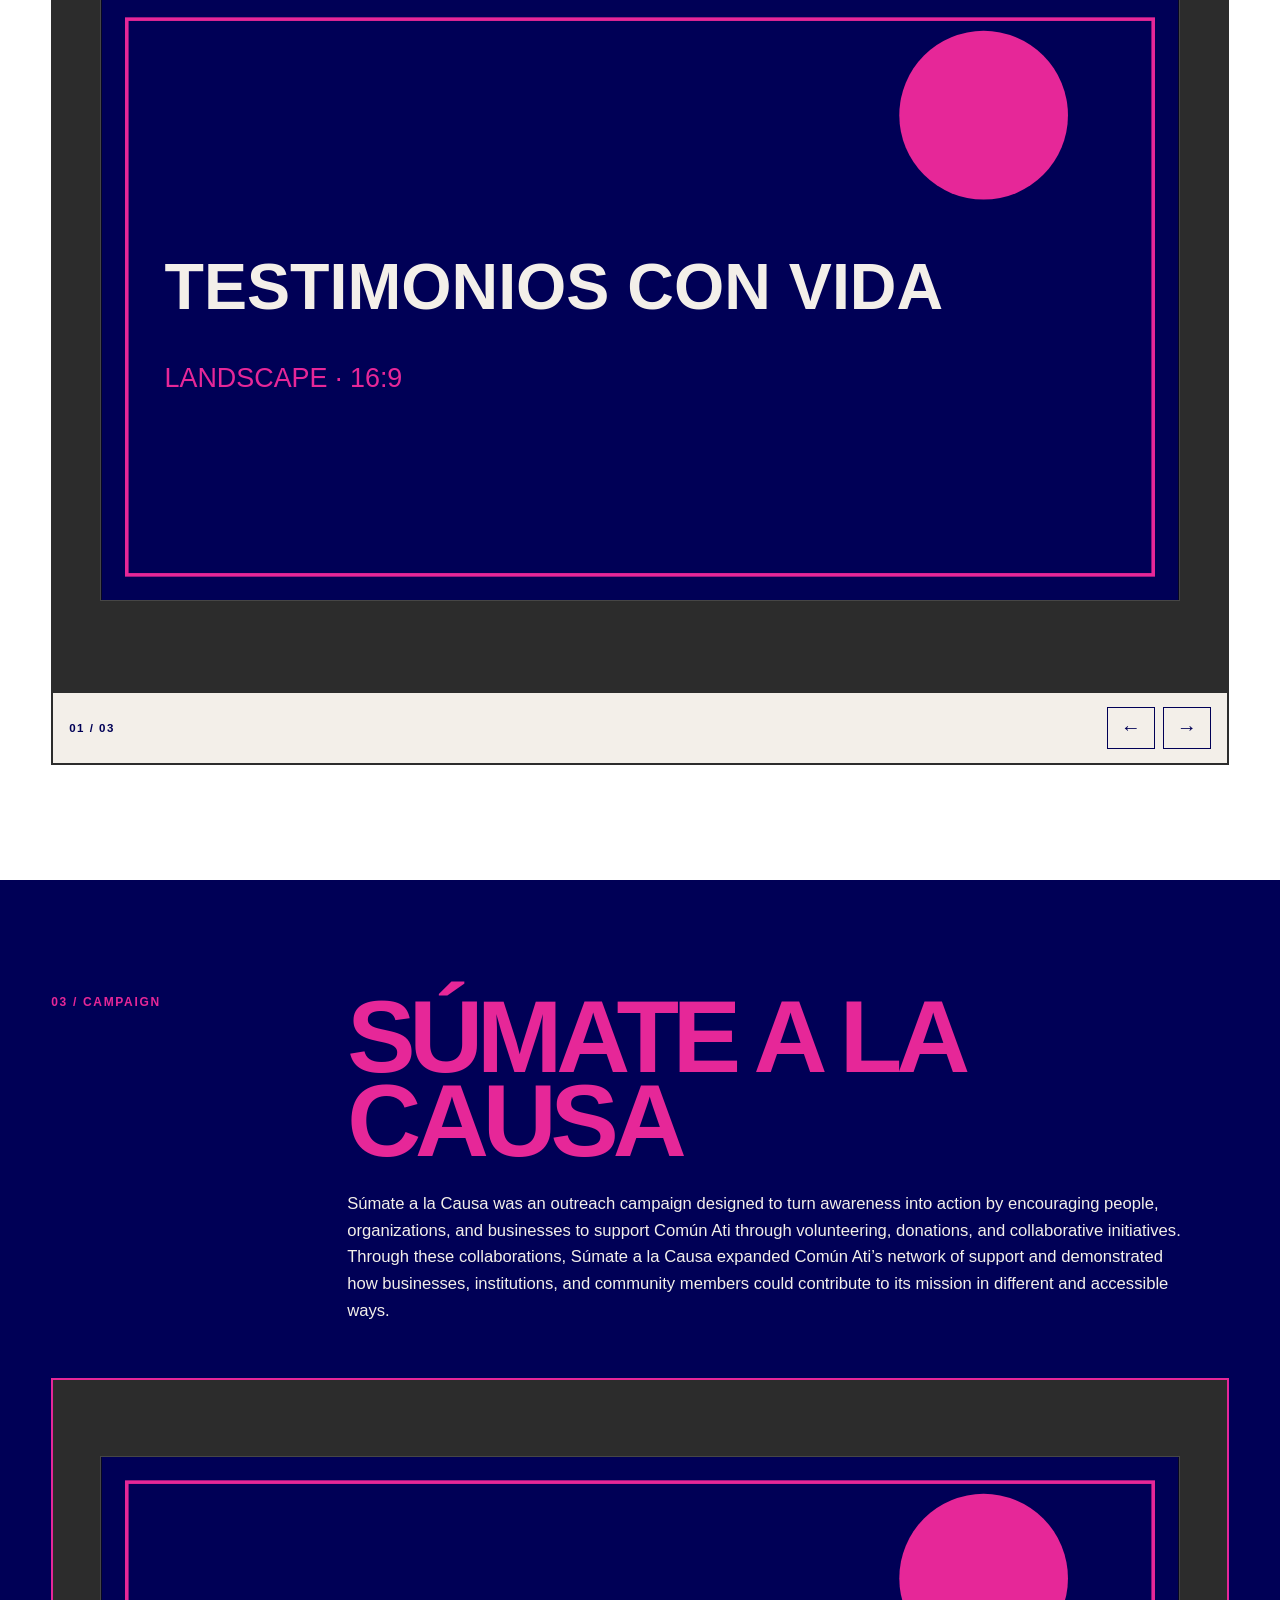
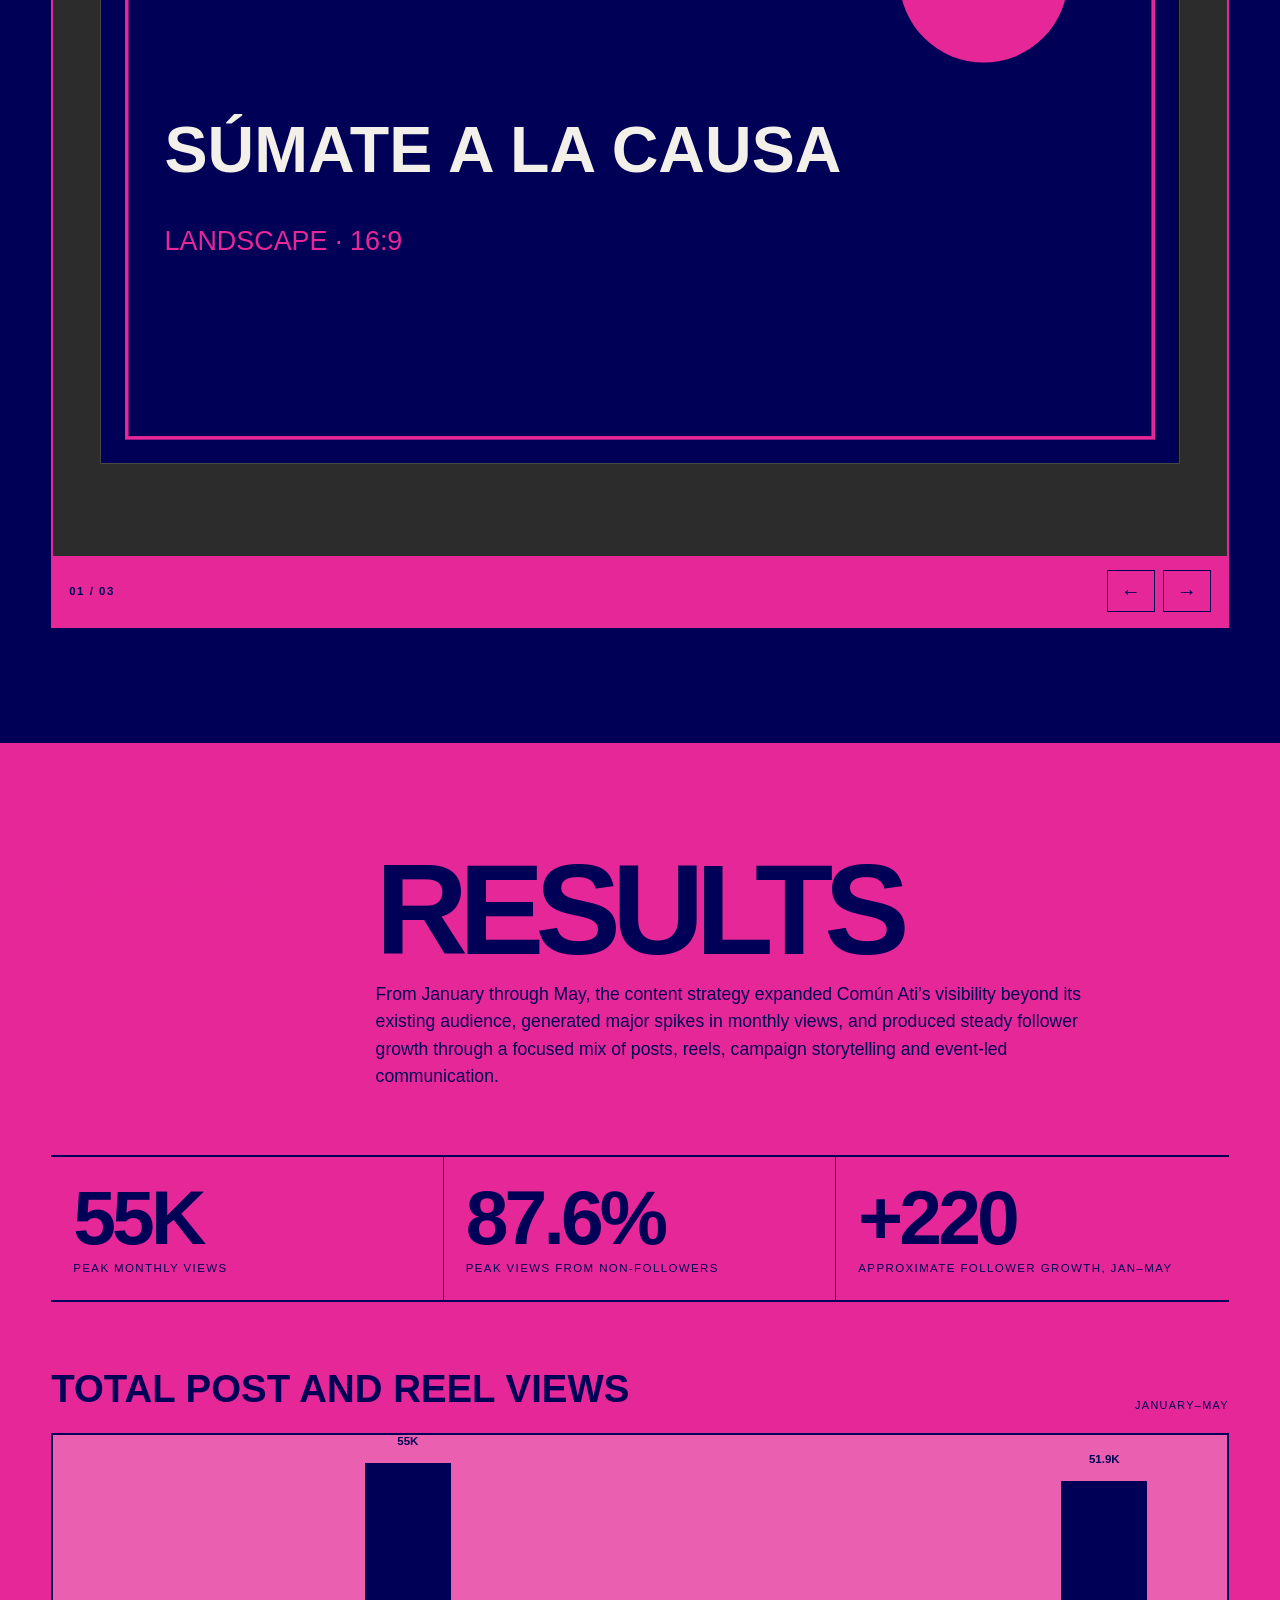
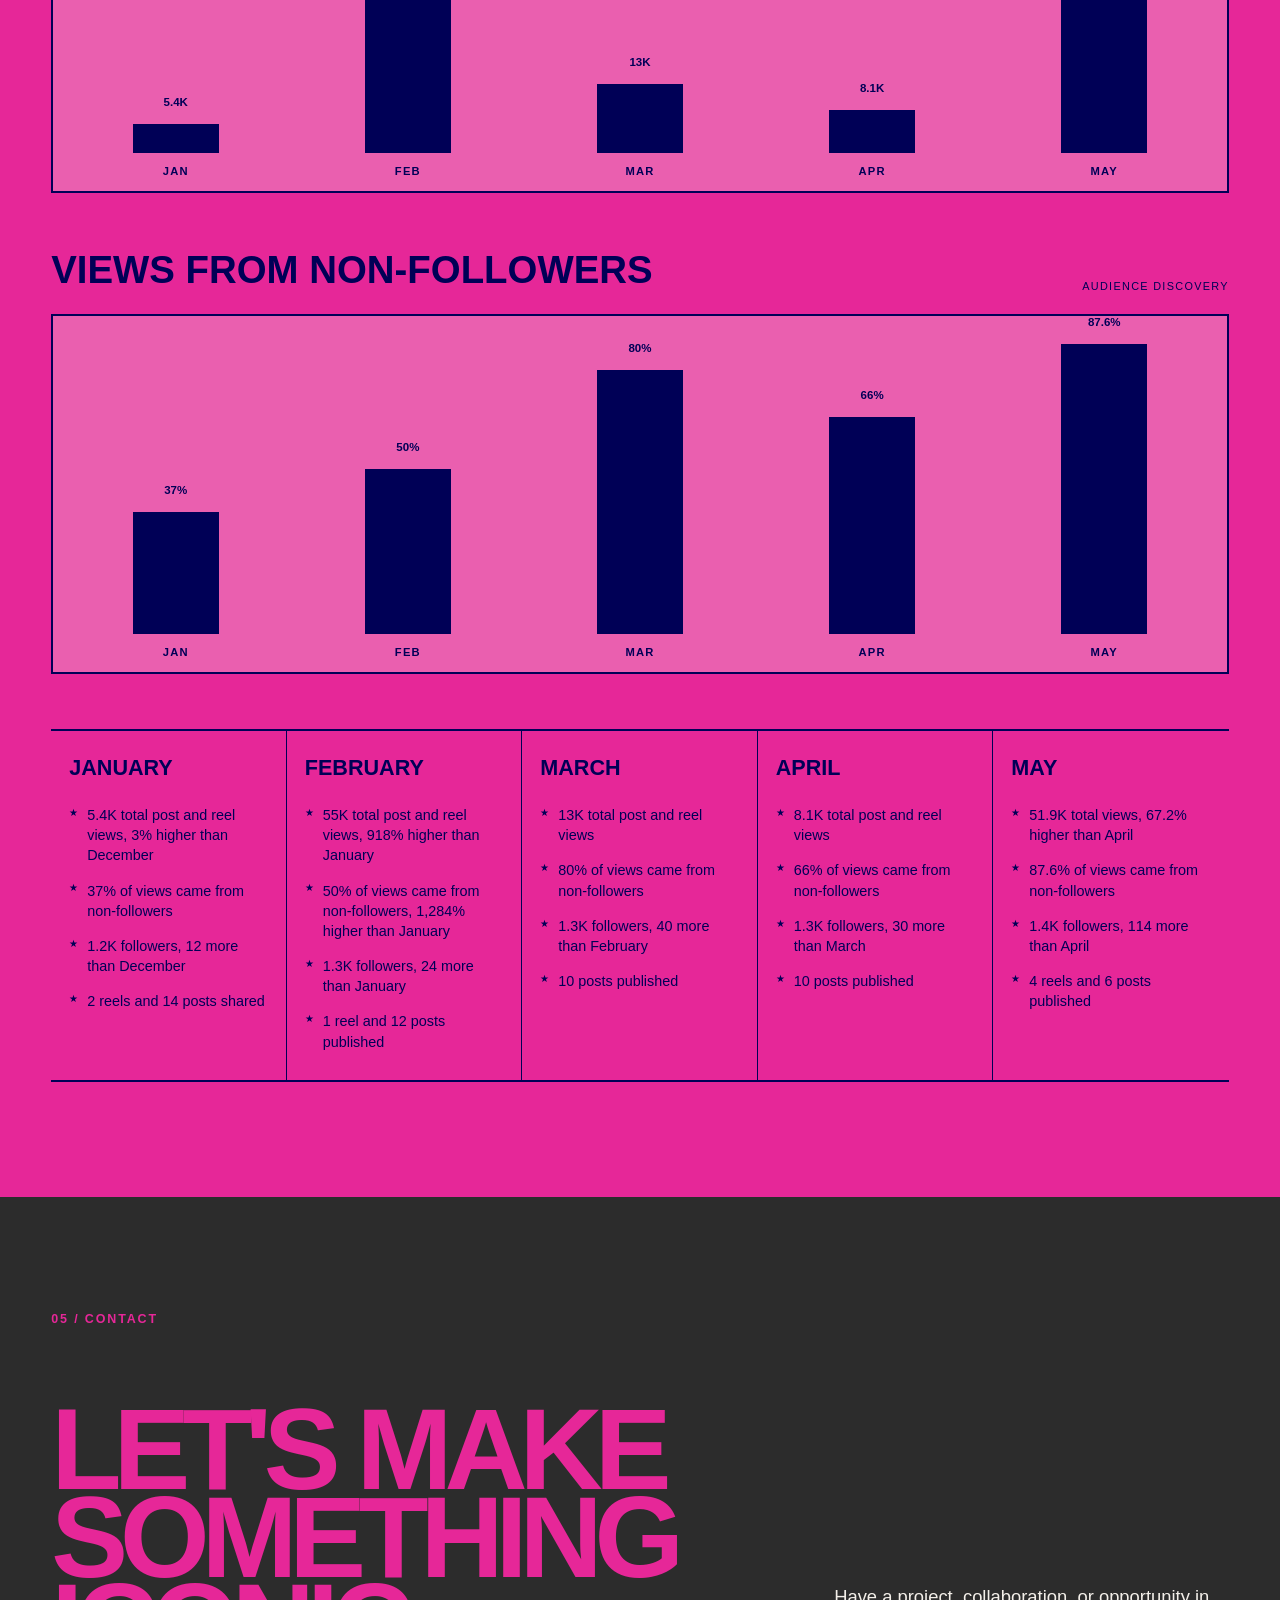
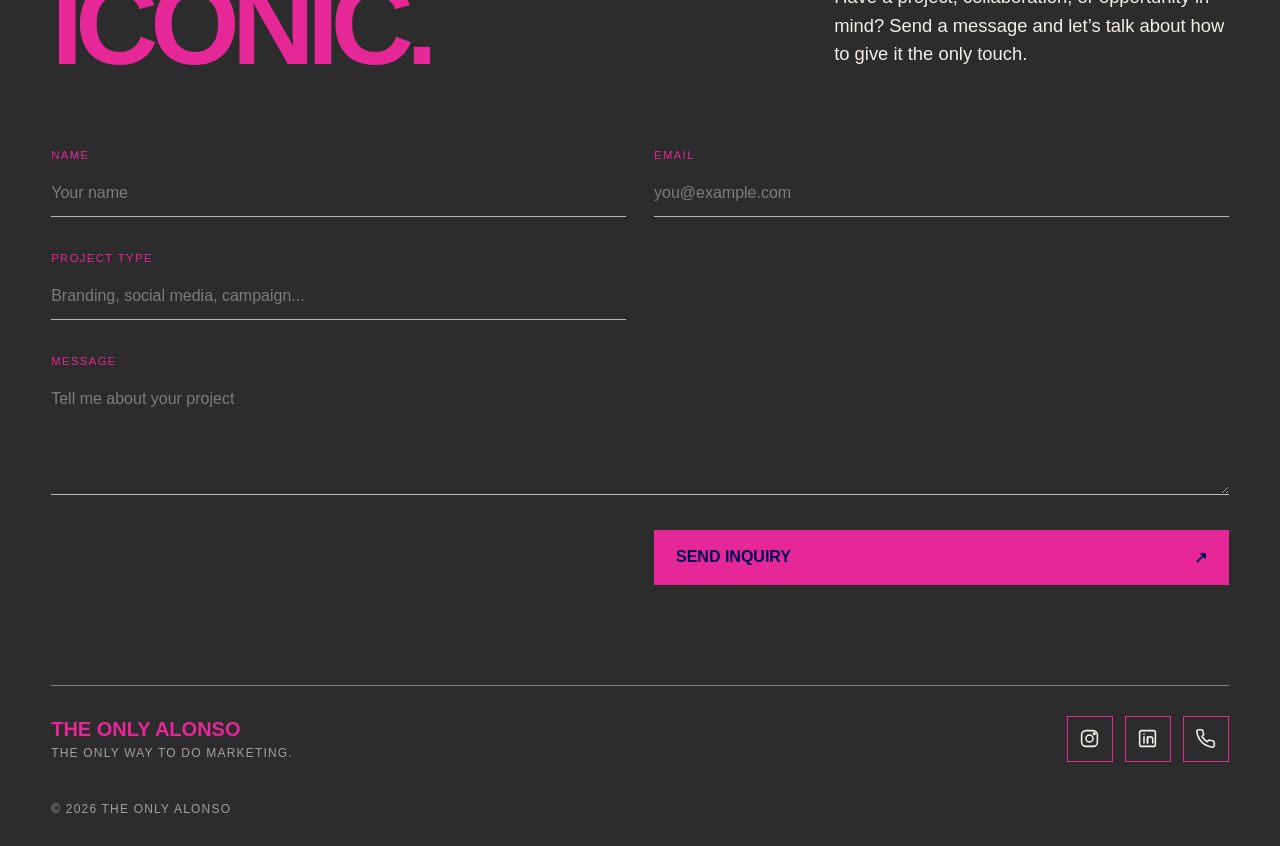
==== commit 3dffad02: "Update comun-ati.html" ====
--- a/comun-ati.html
+++ b/comun-ati.html
@@ -584,12 +584,15 @@
                 <div class="carousel-track">
                     <div class="carousel-slide">
                         <div class="media-frame">
-                            <img class="media-placeholder-file media-landscape" src="assets/cena-landscape-placeholder.svg" alt="Cena con Causa landscape media placeholder">
+                            <img class="media-placeholder-file media-portrait" src="assets/cenaportrait1.png" alt="Cena con Causa 4:5 media placeholder">
                         </div>
                     </div>
                     <div class="carousel-slide">
                         <div class="media-frame">
-                            <img class="media-placeholder-file media-portrait" src="assets/cena-portrait-placeholder.svg" alt="Cena con Causa 4:5 media placeholder">
+                            <video class="media-story" controls playsinline>
+                                <source src="assets/cenareel1.mp4" type="video/mp4">
+                                Your browser does not support video playback.
+                            </video>
                         </div>
                     </div>
                     <div class="carousel-slide">
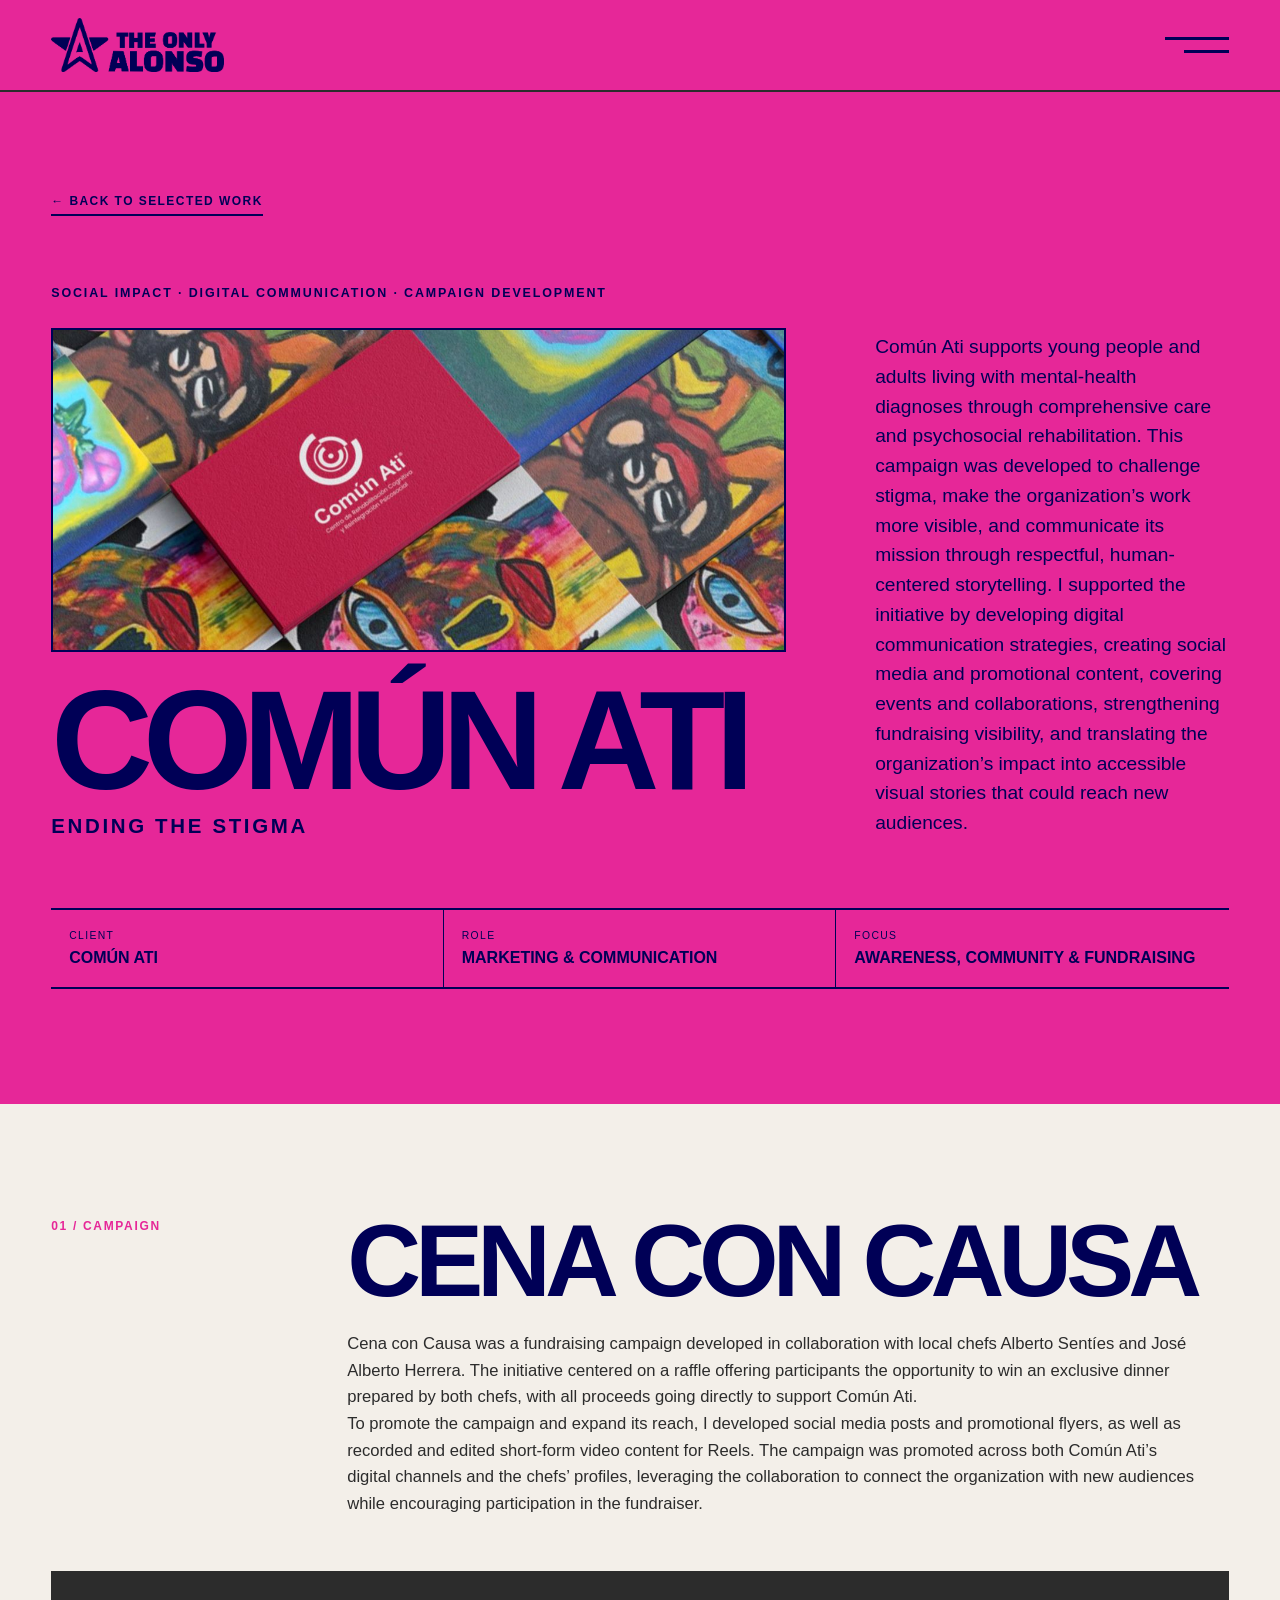
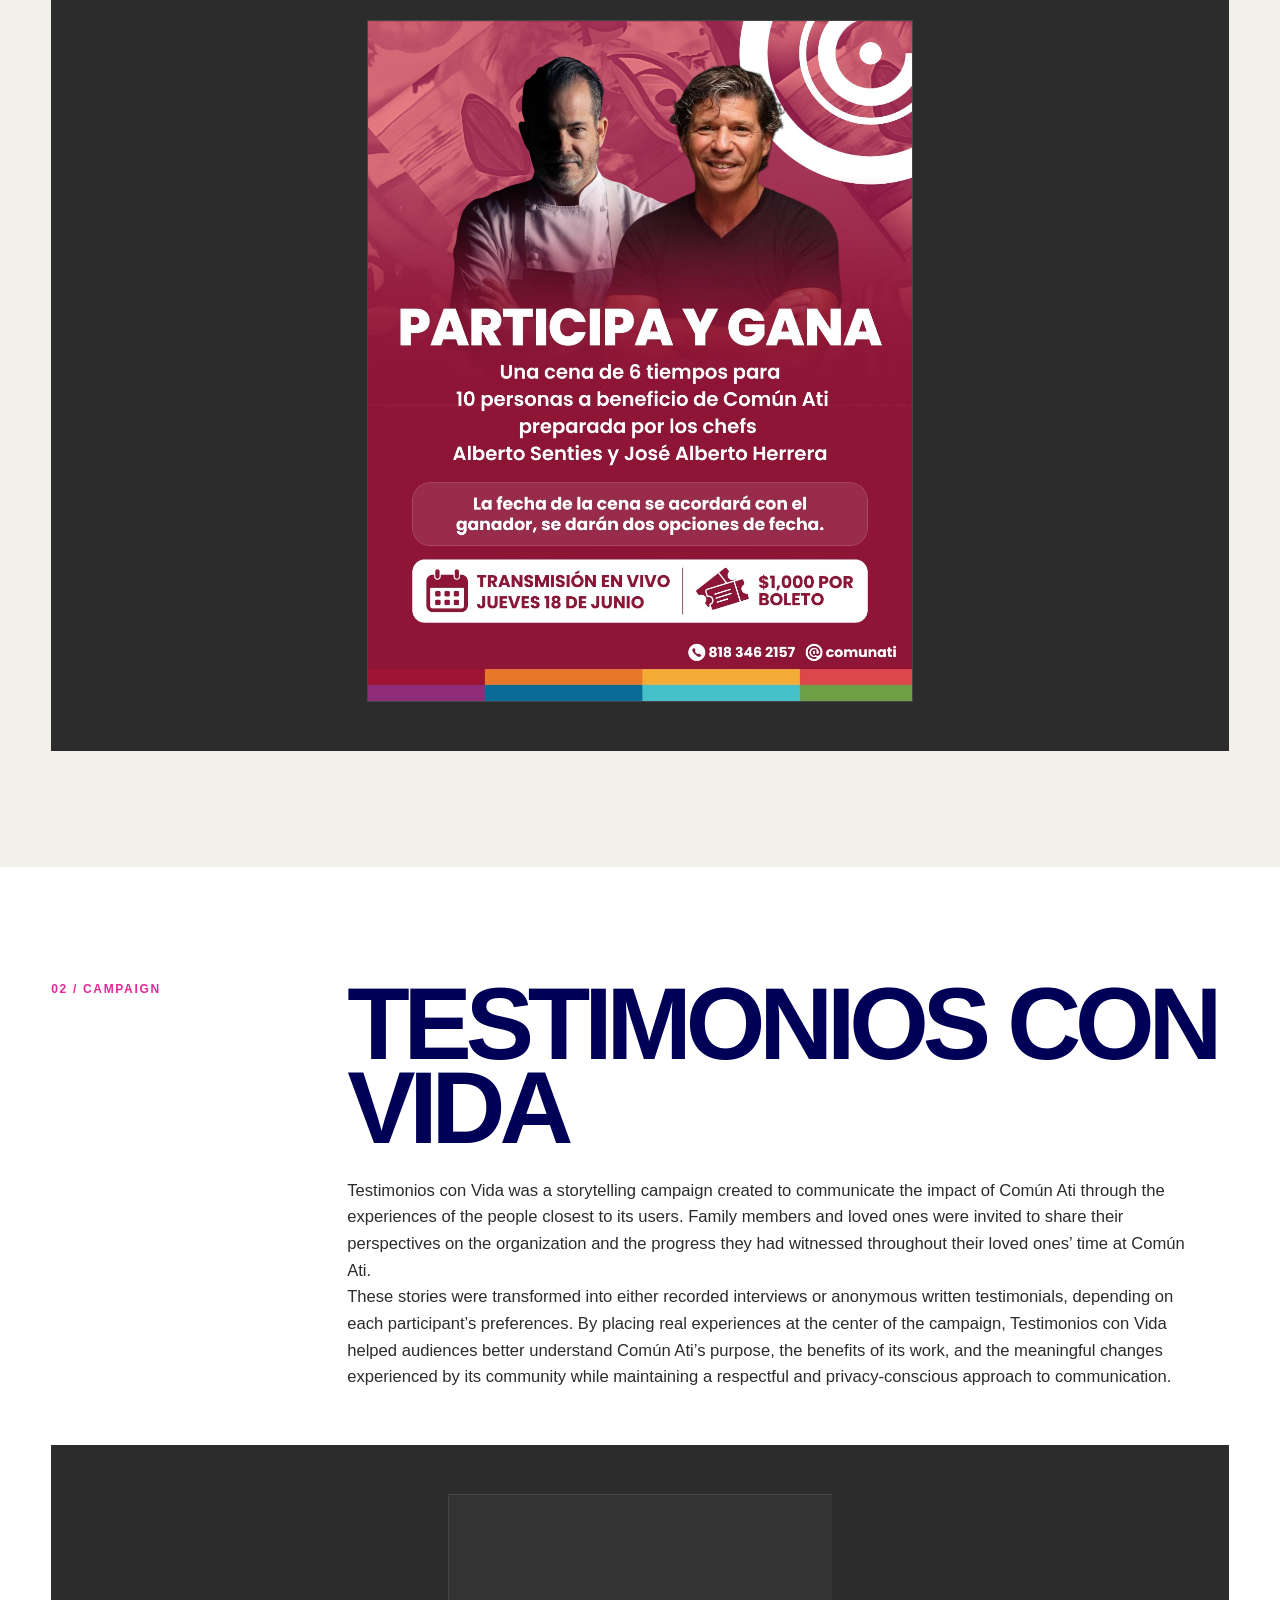
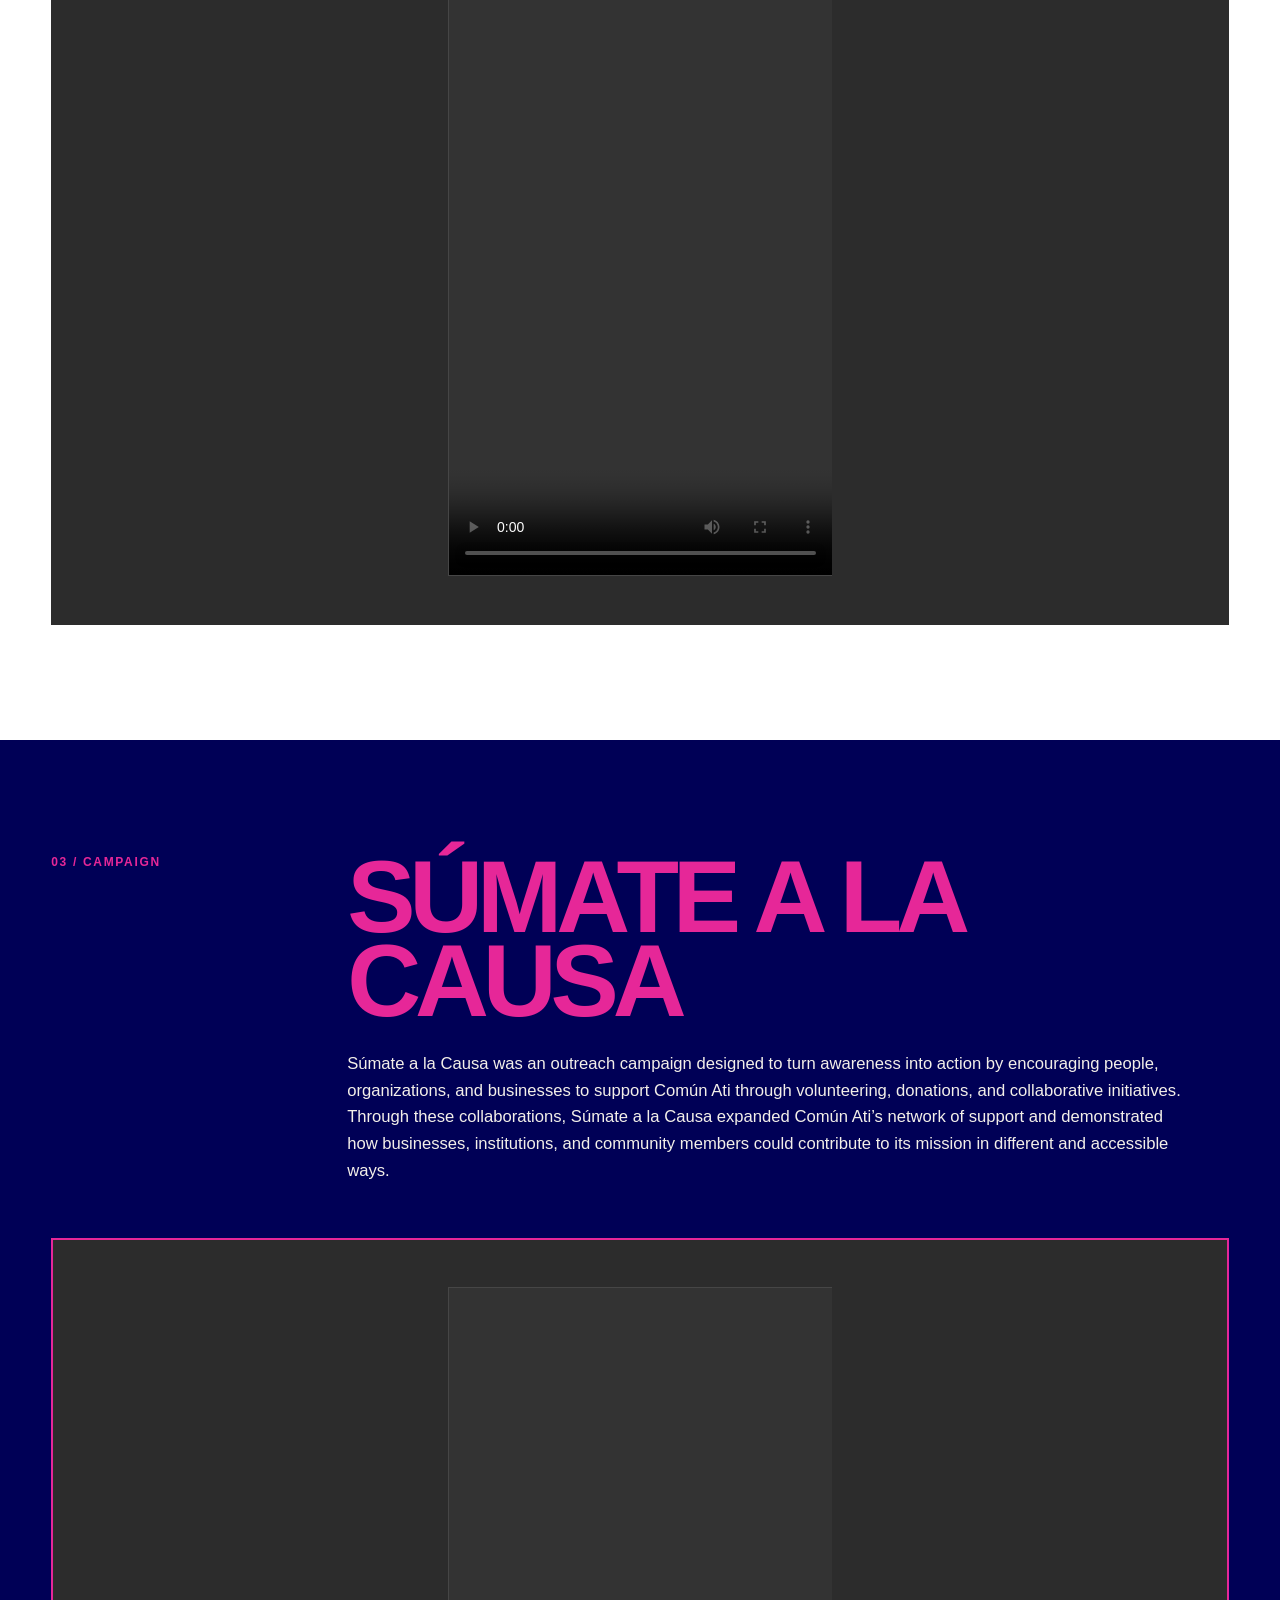
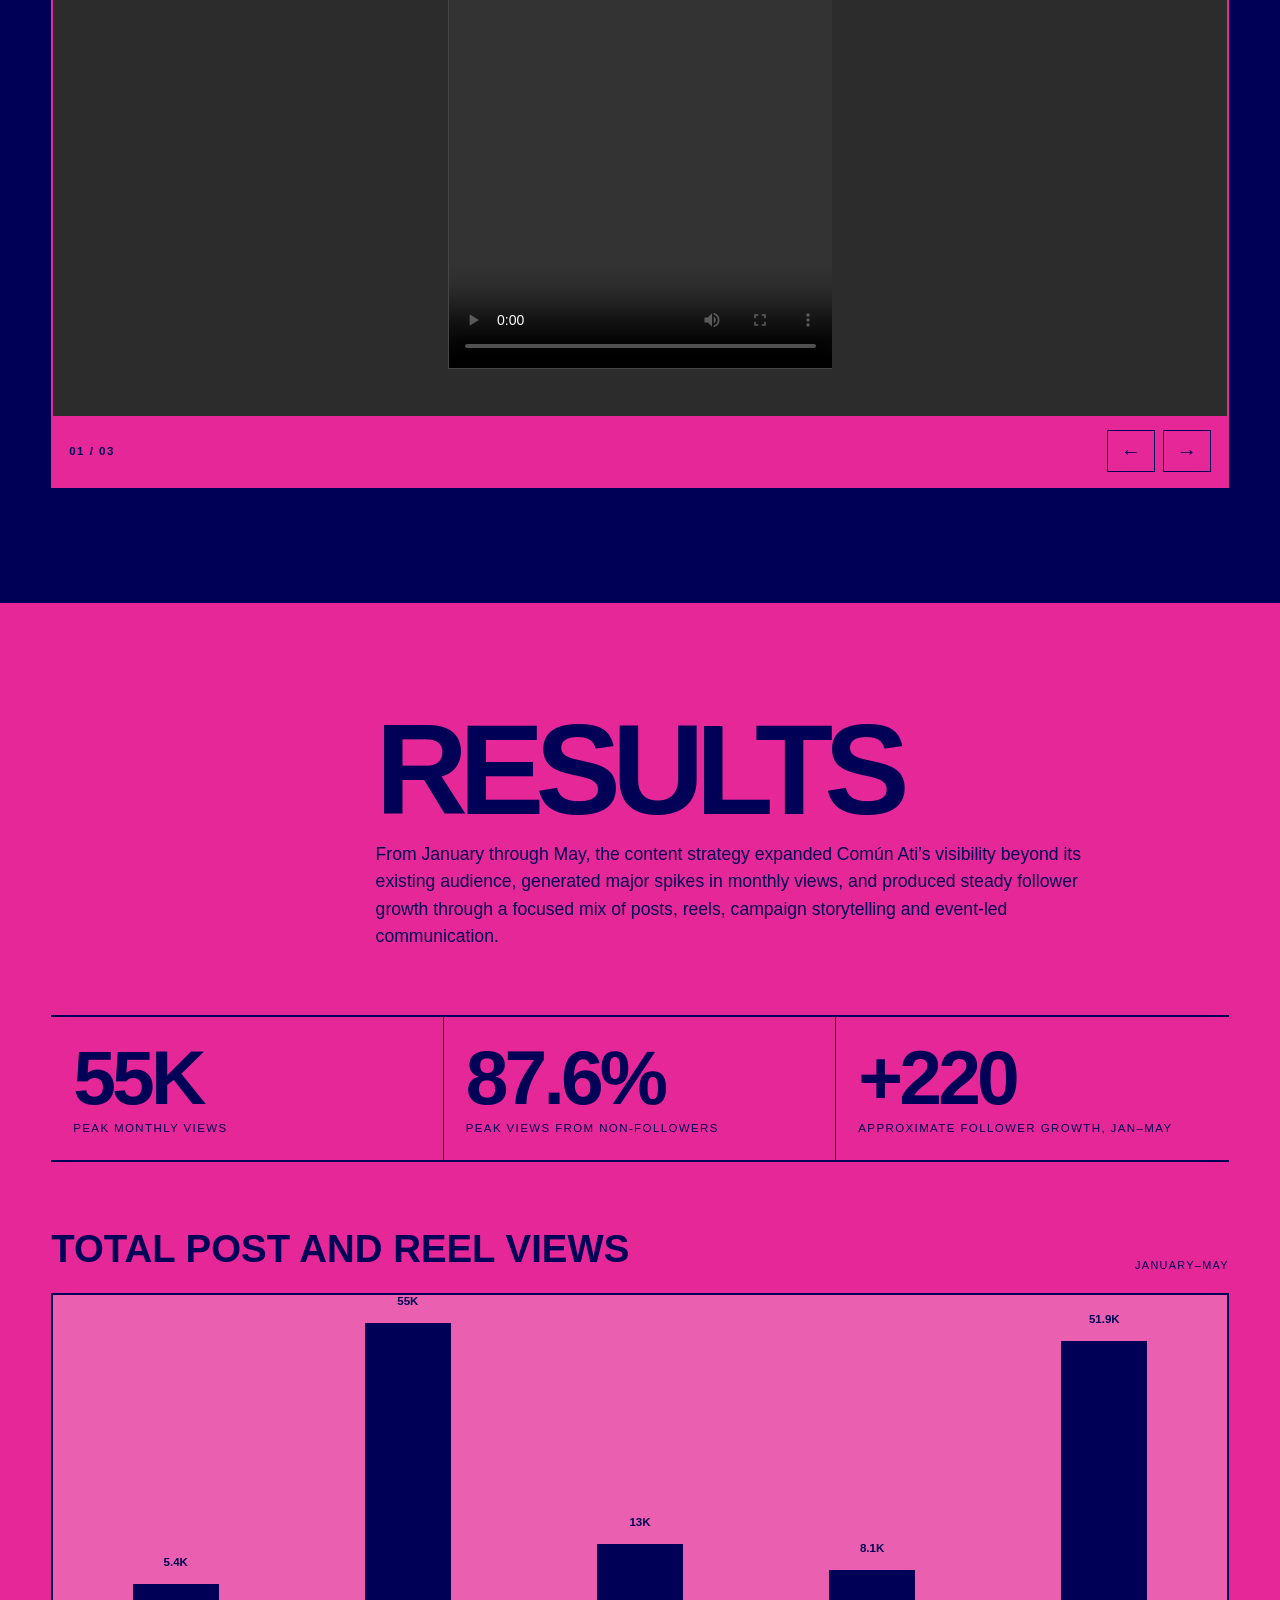
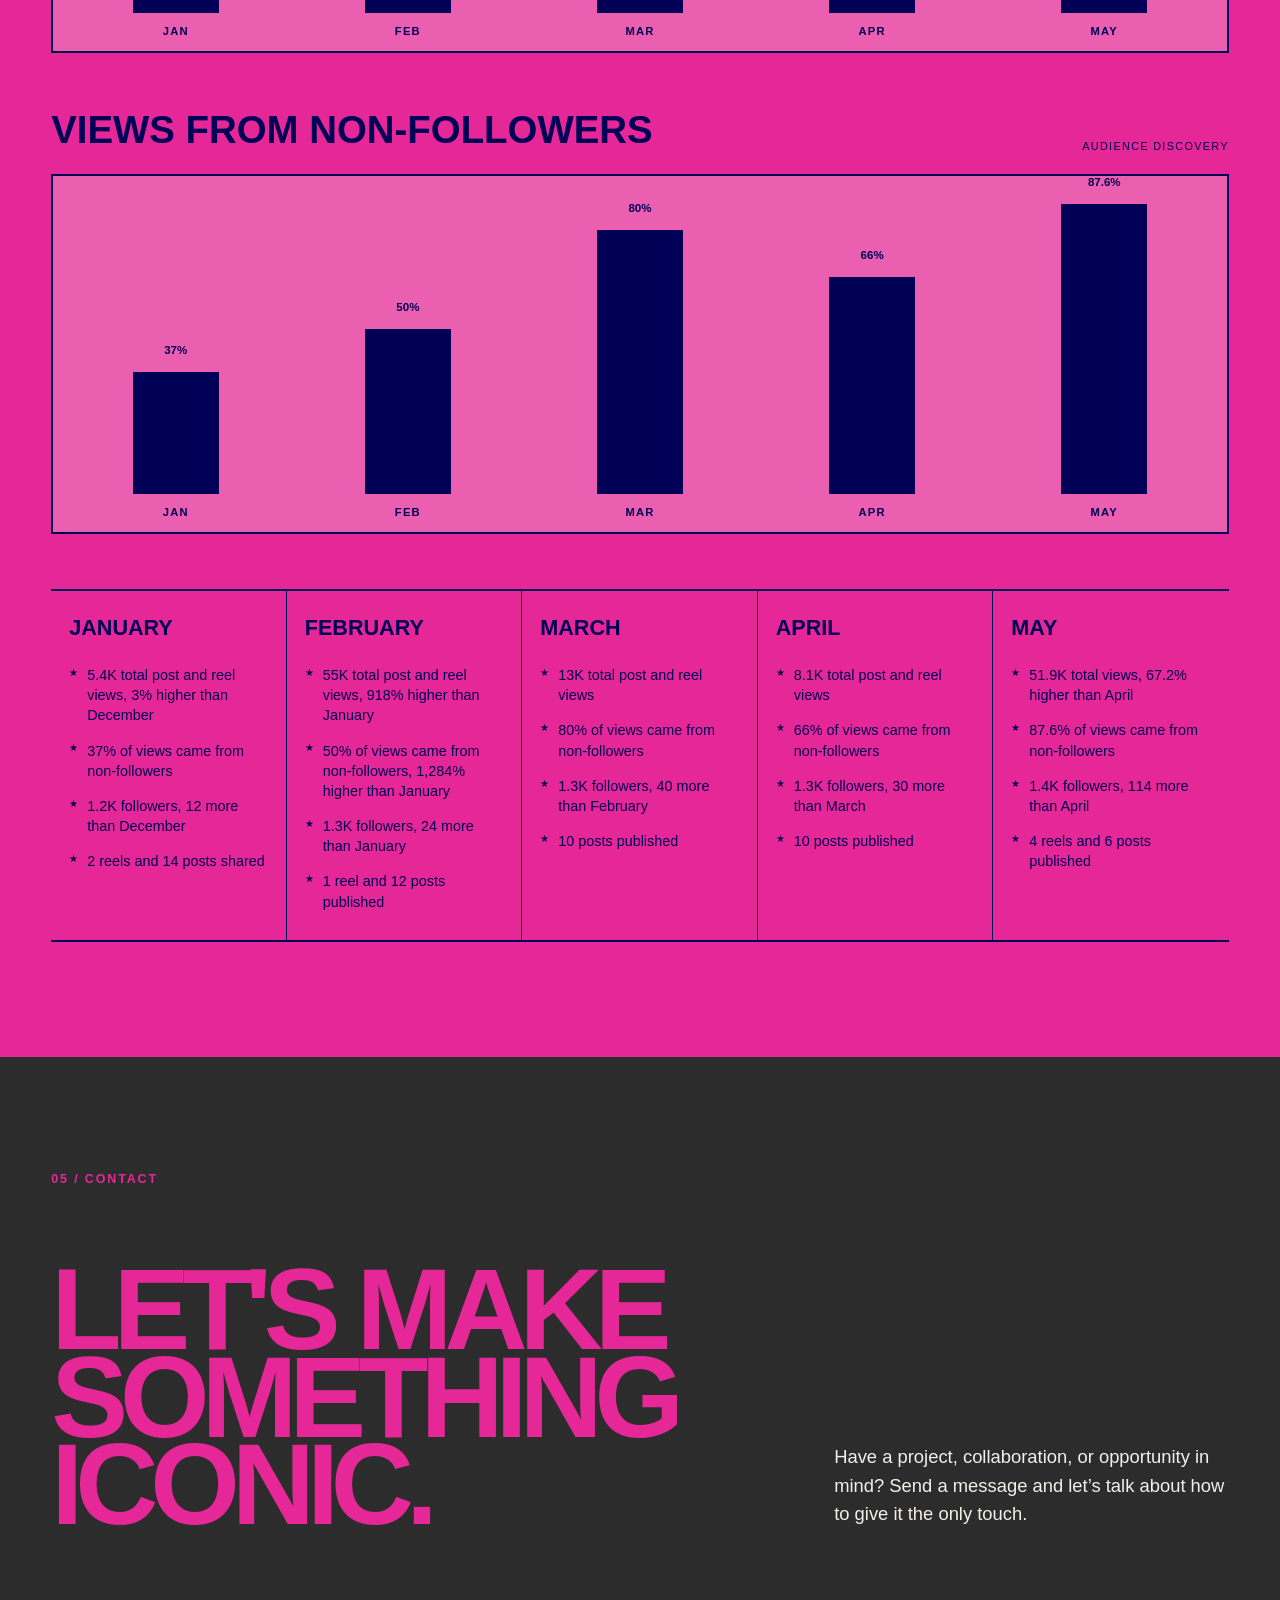
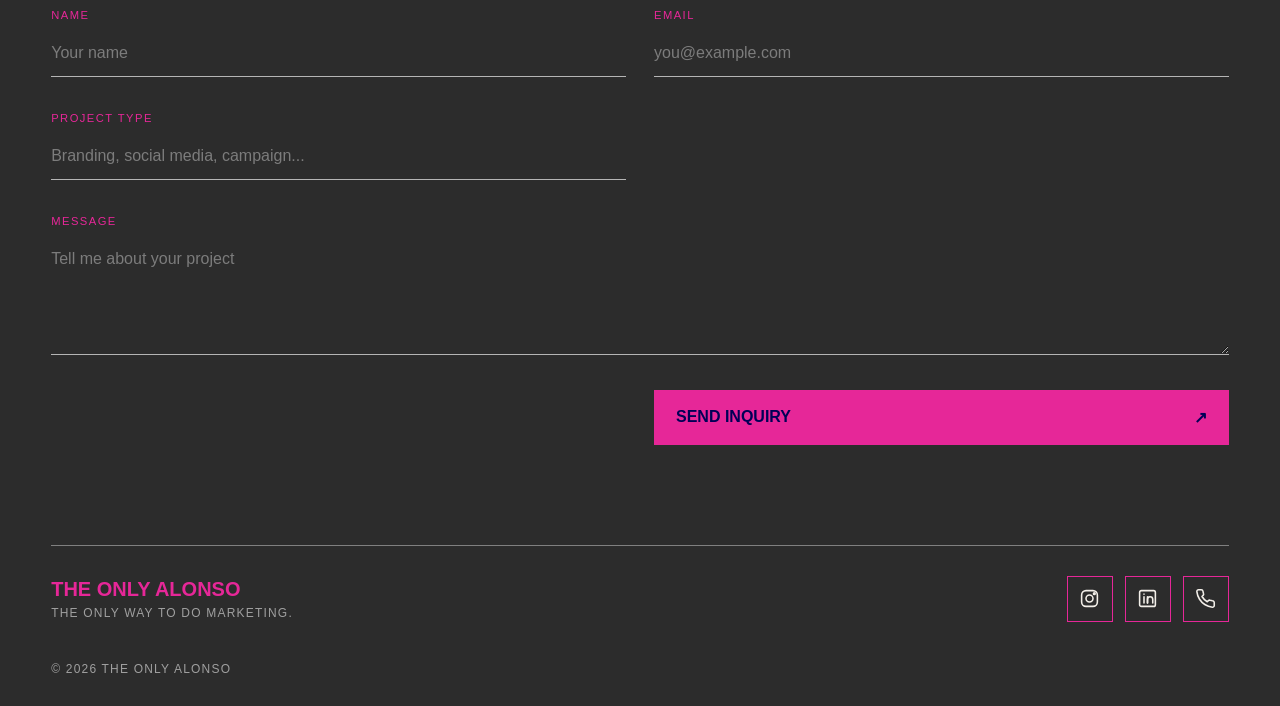
==== commit febeb842: "bbb" ====
--- a/comun-ati.html
+++ b/comun-ati.html
@@ -597,10 +597,12 @@
                     </div>
                     <div class="carousel-slide">
                         <div class="media-frame">
-                            <img class="media-placeholder-file media-story" src="assets/cena-story-placeholder.svg" alt="Cena con Causa Instagram Story media placeholder">
-                        </div>
-                    </div>
-                </div>
+                            <video class="media-story" controls playsinline>
+                                <source src="assets/cenareel2.mp4" type="video/mp4">
+                                Your browser does not support video playback.
+                            </video>
+                        </div>
+                    </div>
                 <div class="carousel-controls">
                     <span class="carousel-counter">01 / 03</span>
                     <div class="carousel-buttons">
@@ -625,22 +627,37 @@
                 <div class="carousel-track">
                     <div class="carousel-slide">
                         <div class="media-frame">
-                            <img class="media-placeholder-file media-landscape" src="assets/testimonios-landscape-placeholder.svg" alt="Testimonios con Vida landscape media placeholder">
-                        </div>
-                    </div>
-                    <div class="carousel-slide">
-                        <div class="media-frame">
-                            <img class="media-placeholder-file media-portrait" src="assets/testimonios-portrait-placeholder.svg" alt="Testimonios con Vida 4:5 media placeholder">
-                        </div>
-                    </div>
-                    <div class="carousel-slide">
-                        <div class="media-frame">
-                            <img class="media-placeholder-file media-story" src="assets/testimonios-story-placeholder.svg" alt="Testimonios con Vida Instagram Story media placeholder">
-                        </div>
-                    </div>
-                </div>
+                            <video class="media-story" controls playsinline>
+                                <source src="assets/testimonio1.mp4" type="video/mp4">
+                                Your browser does not support video playback.
+                            </video>
+                        </div>
+                    </div>
+                    <div class="carousel-slide">
+                        <div class="media-frame">
+                            <img class="media-placeholder-file media-portrait" src="assets/testimonios1.png" alt="Testimonios con Vida 4:5 media placeholder">
+                        </div>
+                    </div>
+                    <div class="carousel-slide">
+                        <div class="media-frame">
+                            <img class="media-placeholder-file media-portrait" src="assets/testimonios2.png" alt="Testimonios con Vida 4:5 media placeholder">
+                        </div>
+                    </div>
+                    <div class="carousel-slide">
+                        <div class="media-frame">
+                            <img class="media-placeholder-file media-portrait" src="assets/testimonios3.png" alt="Testimonios con Vida 4:5 media placeholder">
+                        </div>
+                    </div>
+                    <div class="carousel-slide">
+                        <div class="media-frame">
+                            <video class="media-story" controls playsinline>
+                                <source src="assets/testimonio2.mp4" type="video/mp4">
+                                Your browser does not support video playback.
+                            </video>
+                        </div>
+                    </div>
                 <div class="carousel-controls">
-                    <span class="carousel-counter">01 / 03</span>
+                    <span class="carousel-counter">01 / 05</span>
                     <div class="carousel-buttons">
                         <button class="carousel-button carousel-prev" type="button" aria-label="Previous media">←</button>
                         <button class="carousel-button carousel-next" type="button" aria-label="Next media">→</button>
@@ -663,17 +680,23 @@
                 <div class="carousel-track">
                     <div class="carousel-slide">
                         <div class="media-frame">
-                            <img class="media-placeholder-file media-landscape" src="assets/sumate-landscape-placeholder.svg" alt="Súmate a la Causa landscape media placeholder">
-                        </div>
-                    </div>
-                    <div class="carousel-slide">
-                        <div class="media-frame">
-                            <img class="media-placeholder-file media-portrait" src="assets/sumate-portrait-placeholder.svg" alt="Súmate a la Causa 4:5 media placeholder">
-                        </div>
-                    </div>
-                    <div class="carousel-slide">
-                        <div class="media-frame">
-                            <img class="media-placeholder-file media-story" src="assets/sumate-story-placeholder.svg" alt="Súmate a la Causa Instagram Story media placeholder">
+                            <video class="media-story" controls playsinline>
+                                <source src="assets/ifix.mp4" type="video/mp4">
+                                Your browser does not support video playback.
+                            </video>
+                        </div>
+                    </div>
+                    <div class="carousel-slide">
+                        <div class="media-frame">
+                            <video class="media-story" controls playsinline>
+                                <source src="assets/fapsi.mp4" type="video/mp4">
+                                Your browser does not support video playback.
+                            </video>
+                        </div>
+                    </div>
+                    <div class="carousel-slide">
+                        <div class="media-frame">
+                            <img class="media-placeholder-file media-portrait" src="assets/simi.png" alt="Testimonios con Vida 4:5 media placeholder">
                         </div>
                     </div>
                 </div>
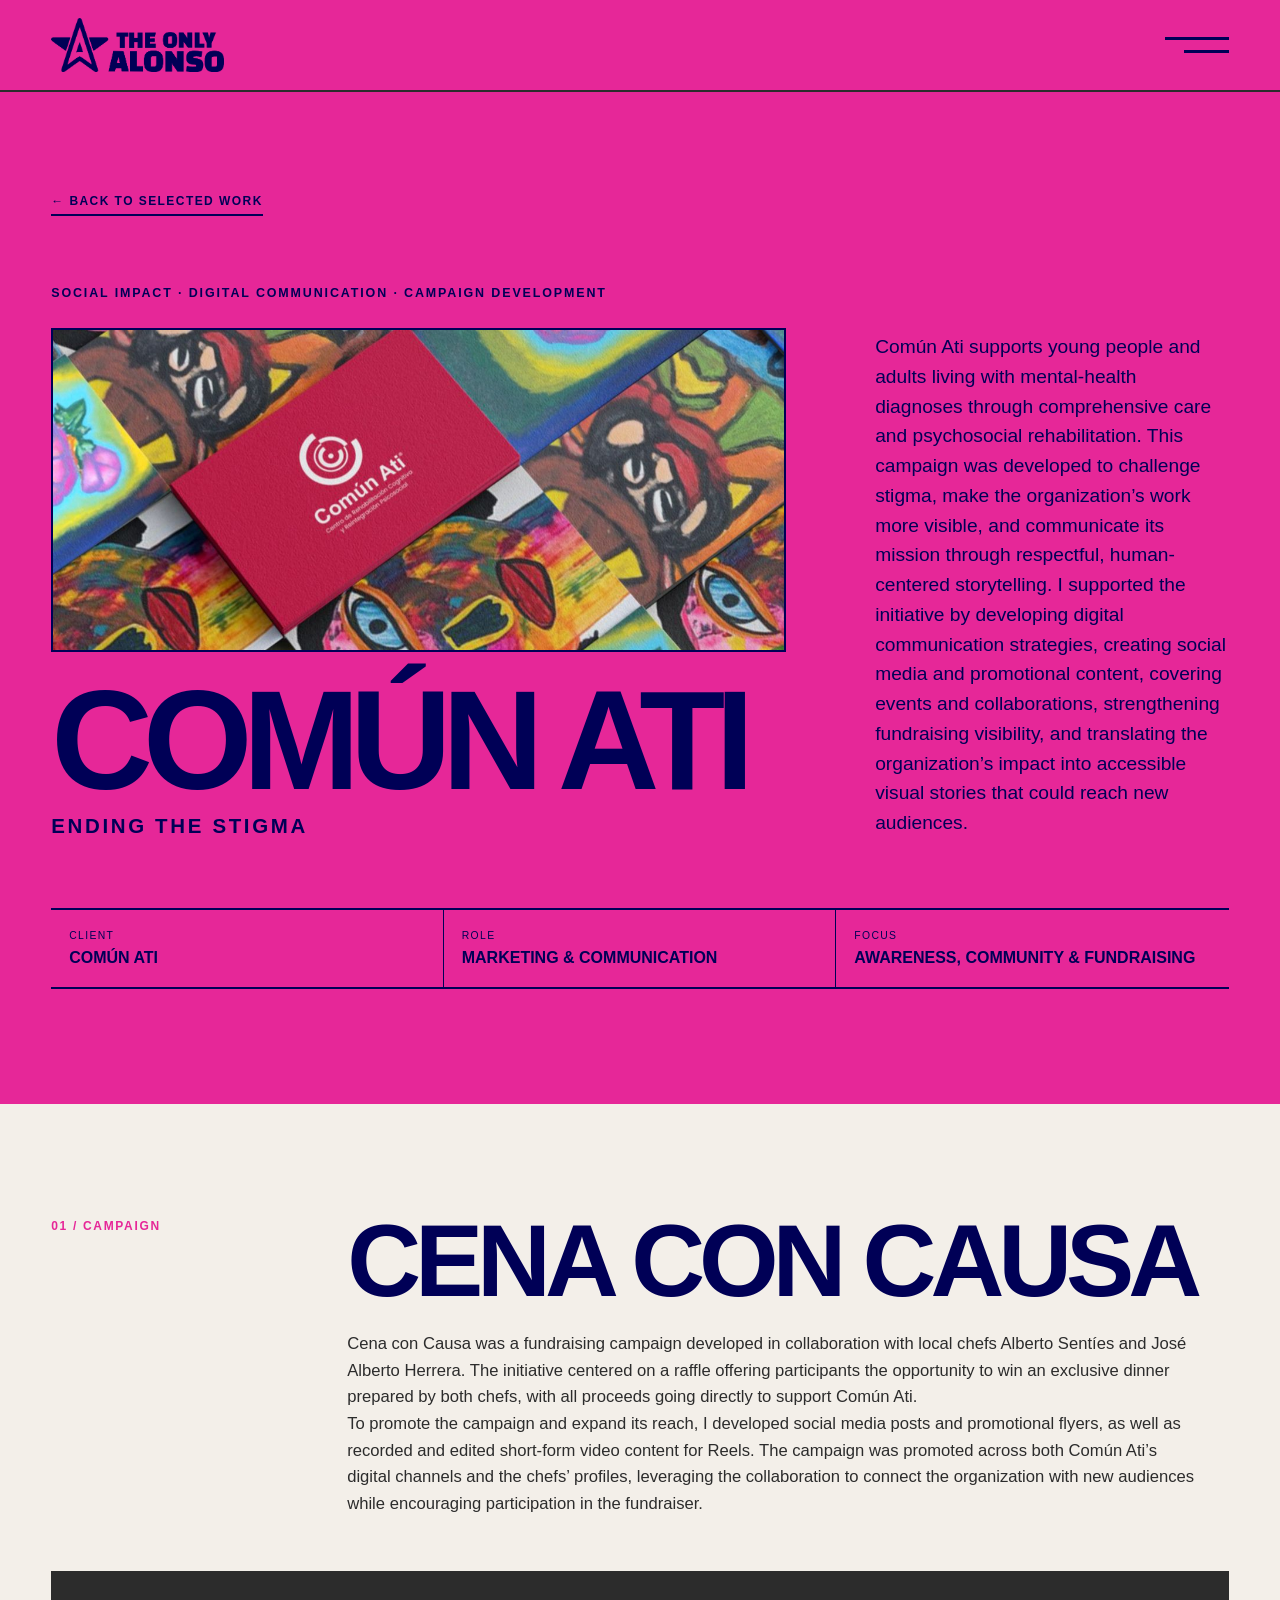
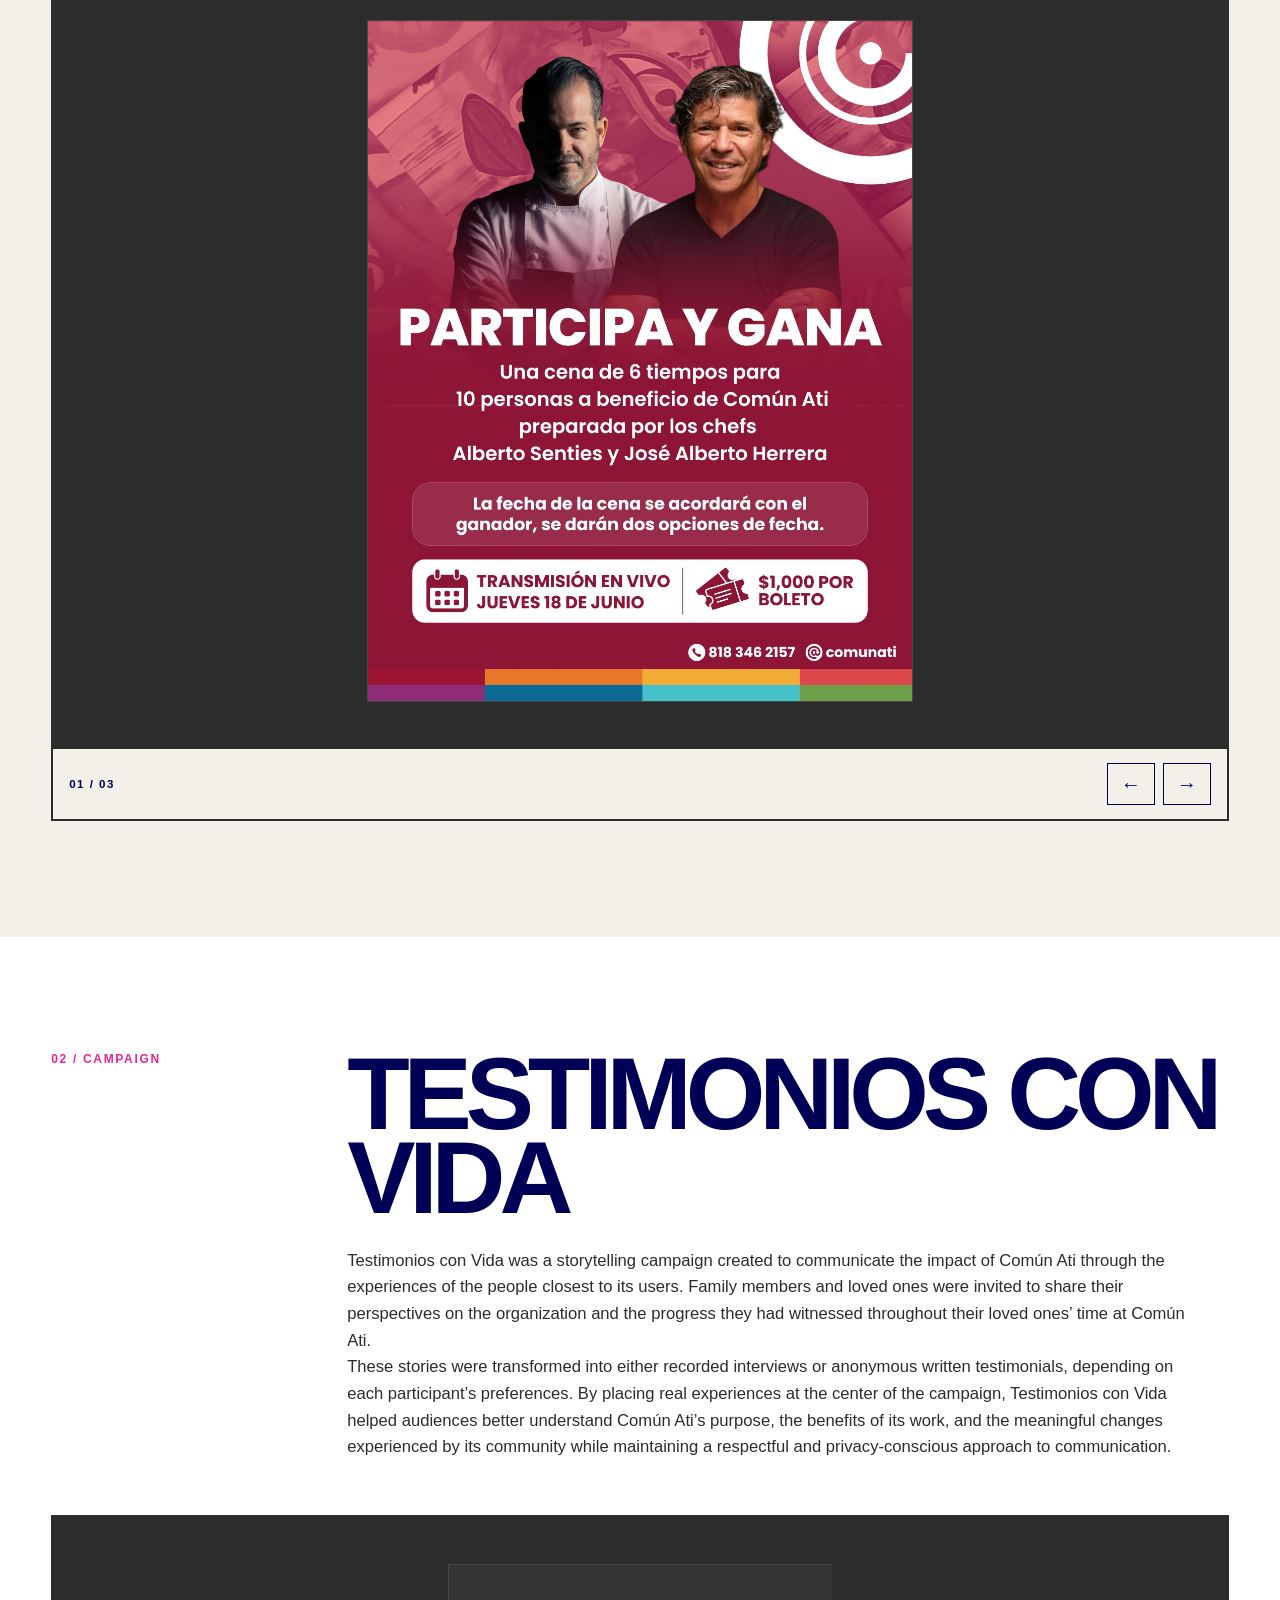
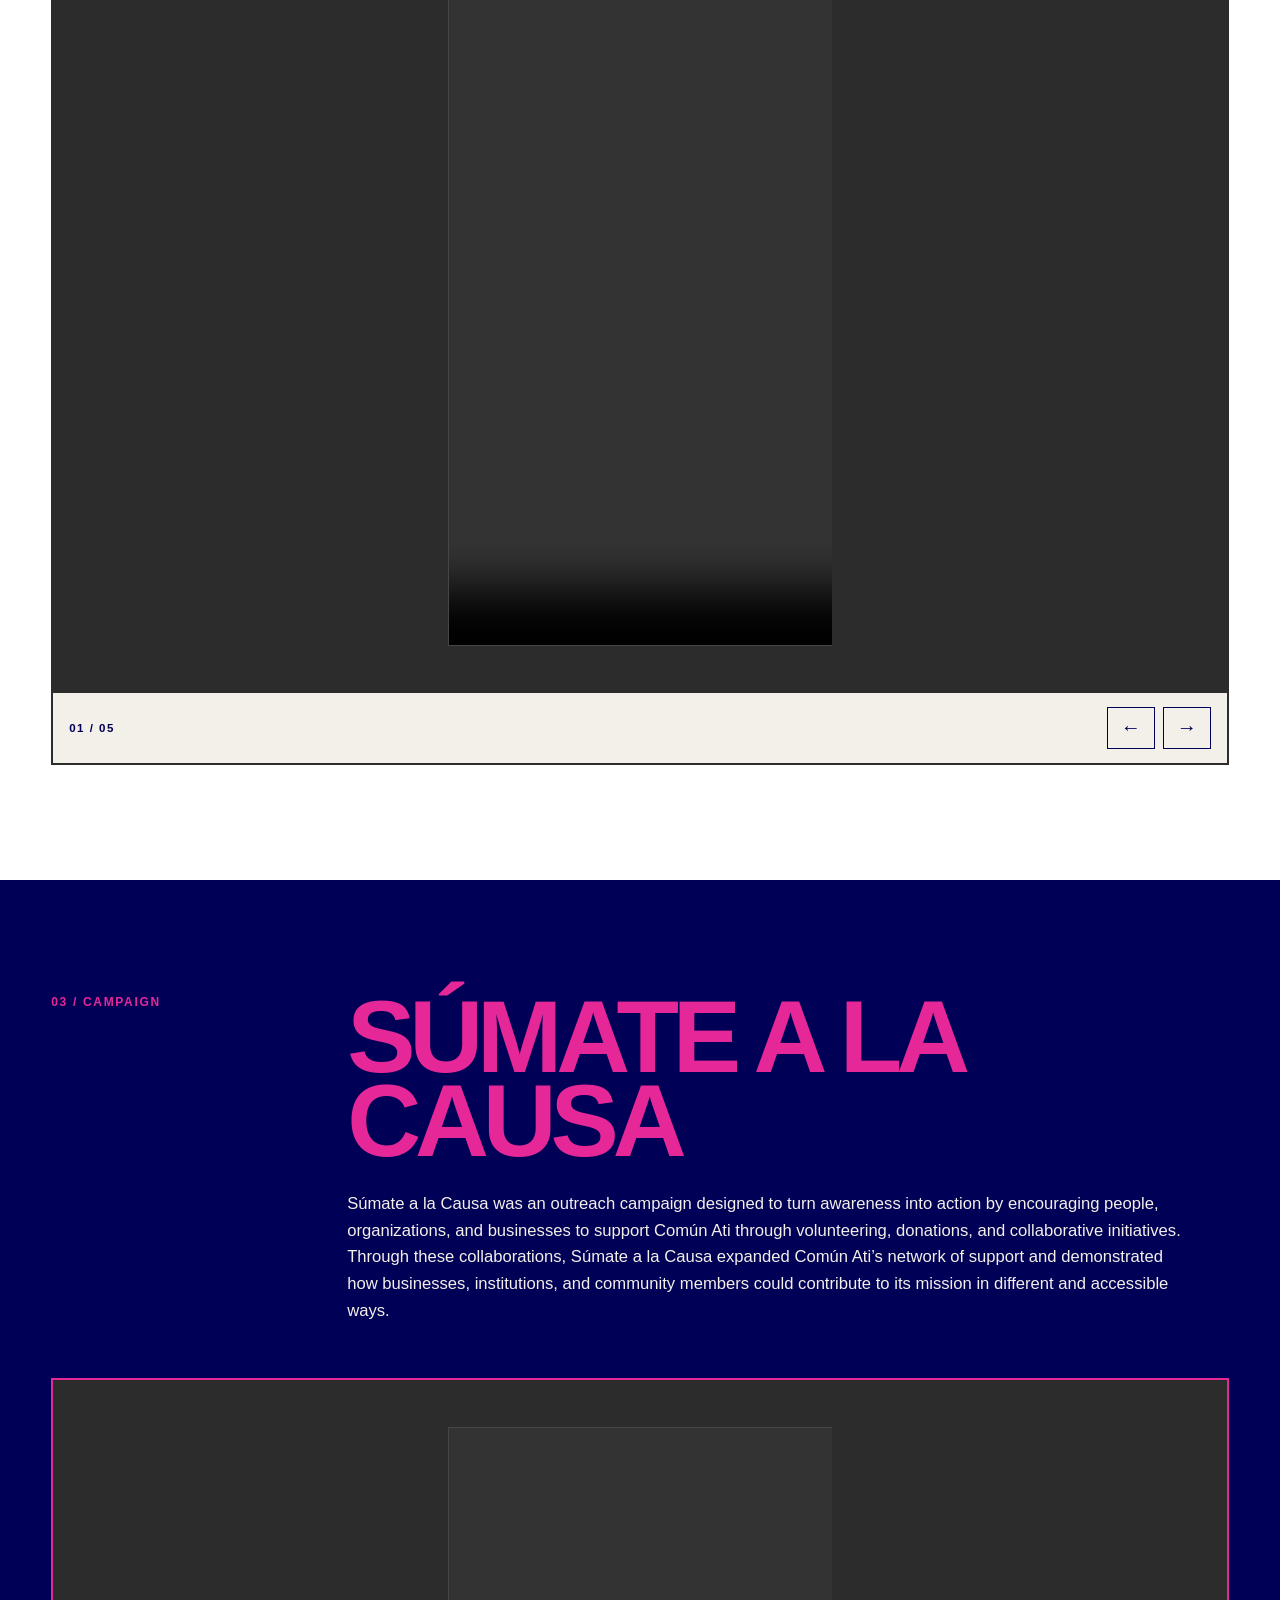
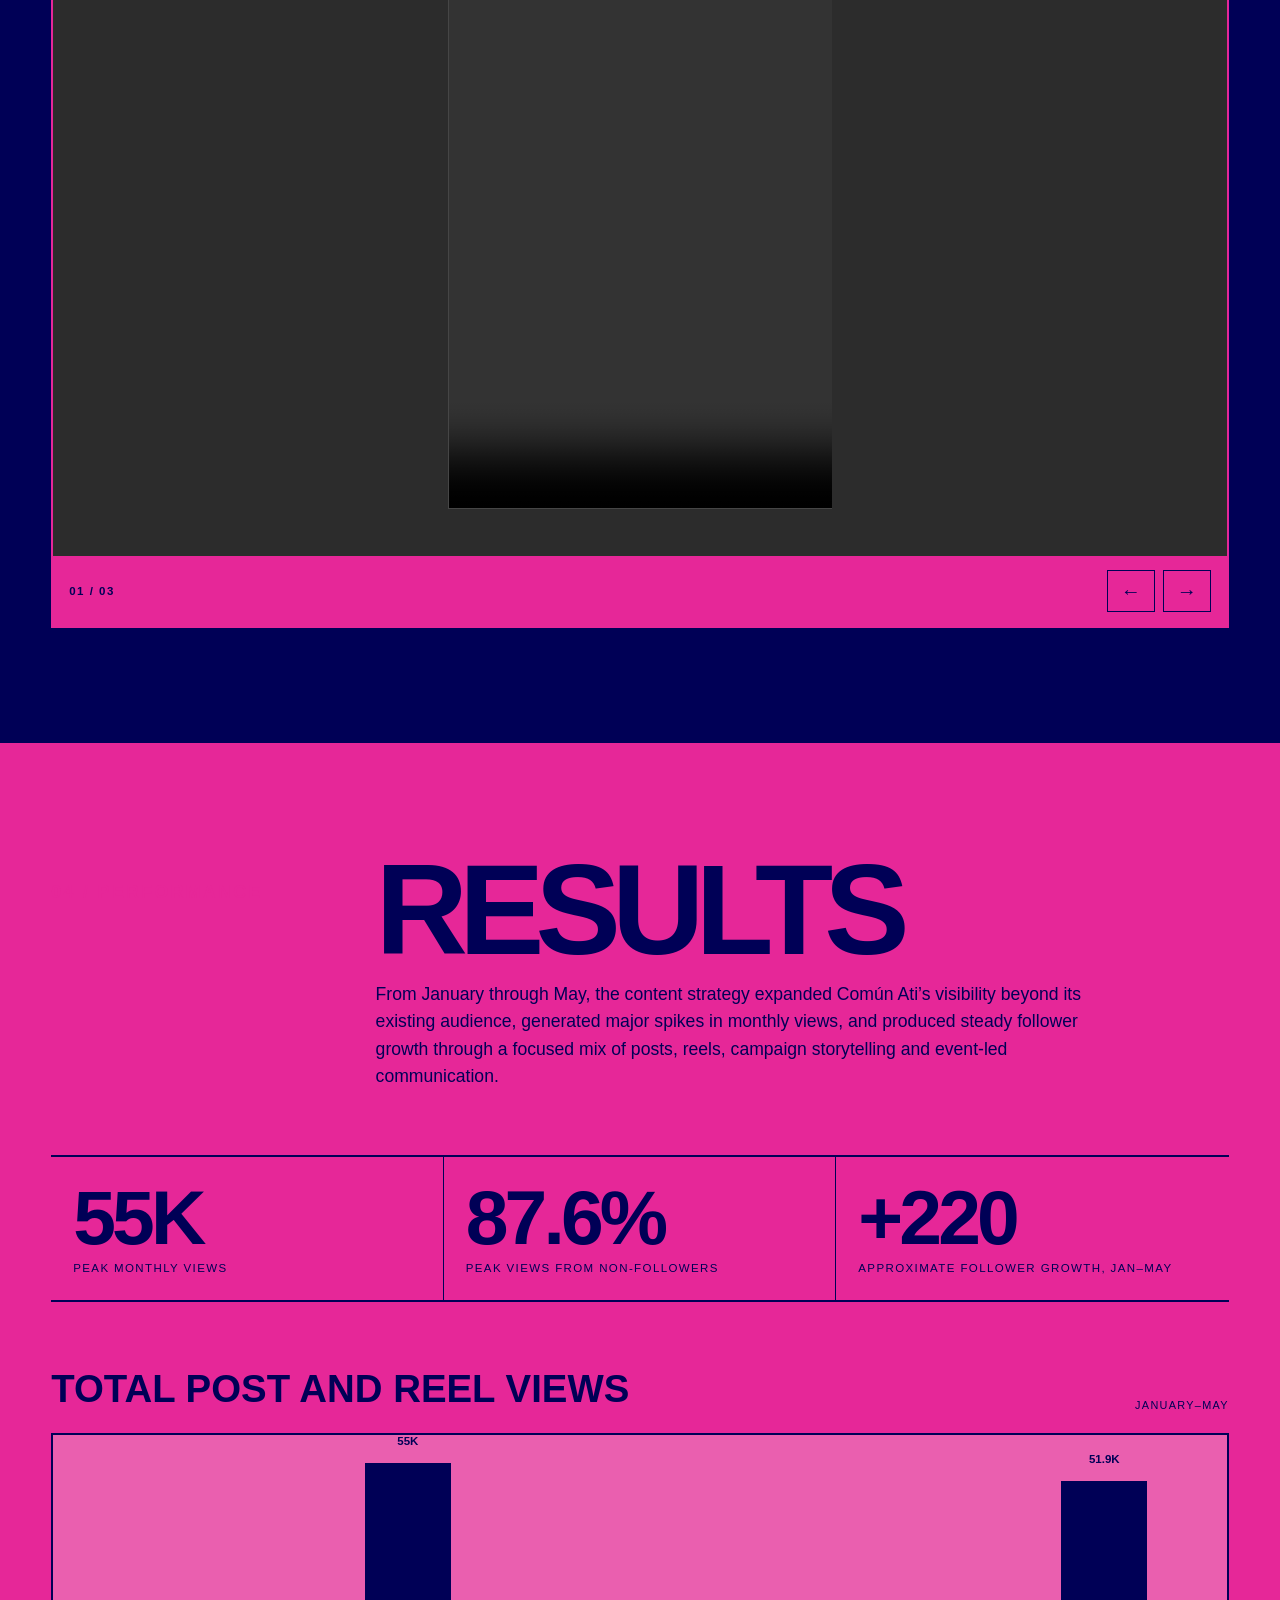
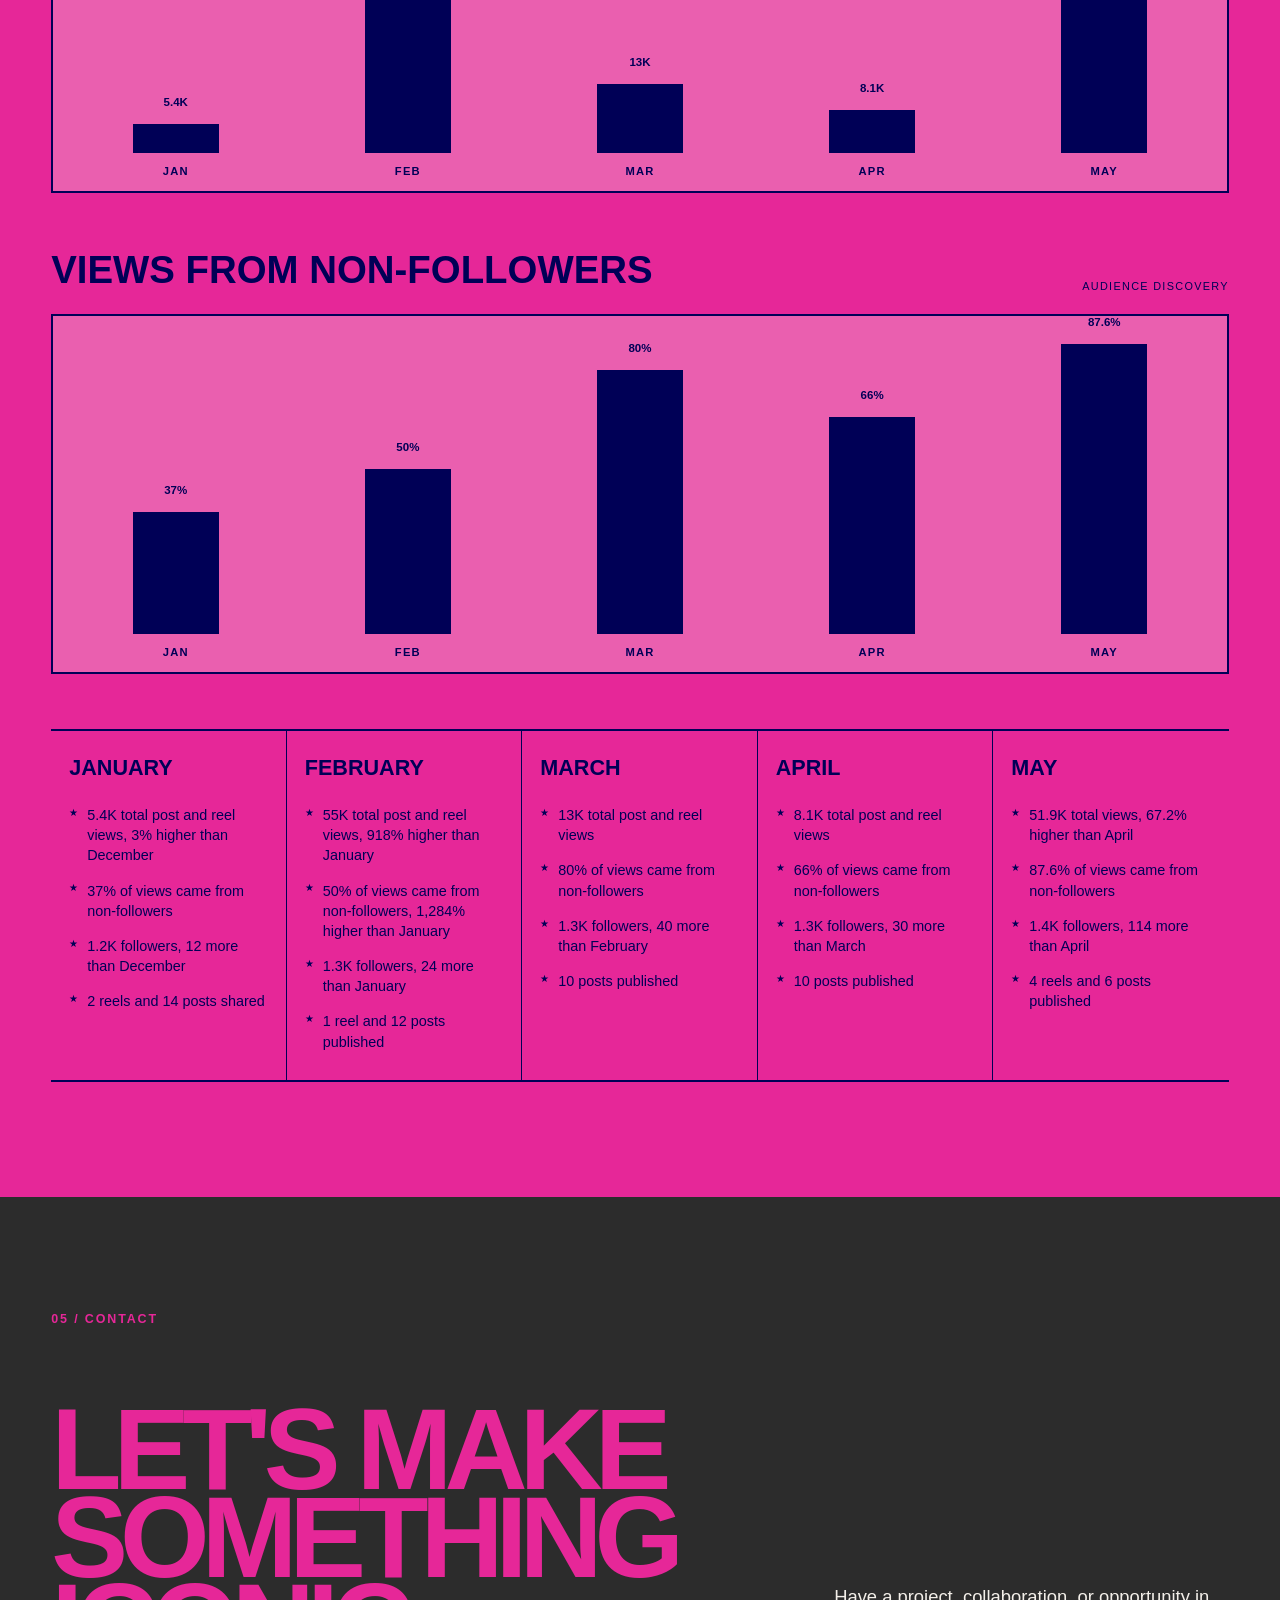
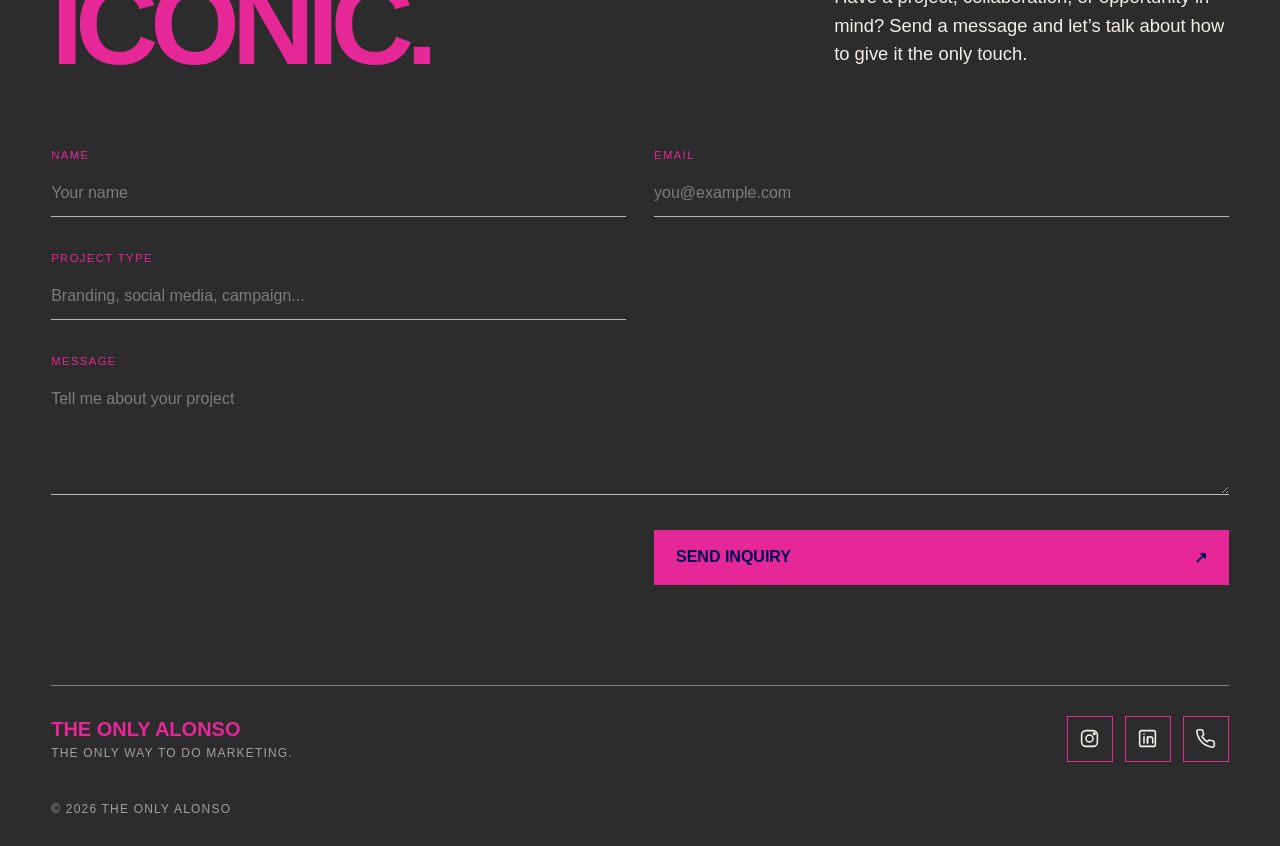
==== commit 20324fdb: "Update comun-ati.html" ====
--- a/comun-ati.html
+++ b/comun-ati.html
@@ -581,134 +581,153 @@
             </div>
 
             <div class="media-carousel" data-carousel>
-                <div class="carousel-track">
-                    <div class="carousel-slide">
-                        <div class="media-frame">
-                            <img class="media-placeholder-file media-portrait" src="assets/cenaportrait1.png" alt="Cena con Causa 4:5 media placeholder">
-                        </div>
-                    </div>
-                    <div class="carousel-slide">
-                        <div class="media-frame">
-                            <video class="media-story" controls playsinline>
-                                <source src="assets/cenareel1.mp4" type="video/mp4">
-                                Your browser does not support video playback.
-                            </video>
-                        </div>
-                    </div>
-                    <div class="carousel-slide">
-                        <div class="media-frame">
-                            <video class="media-story" controls playsinline>
-                                <source src="assets/cenareel2.mp4" type="video/mp4">
-                                Your browser does not support video playback.
-                            </video>
-                        </div>
-                    </div>
-                <div class="carousel-controls">
-                    <span class="carousel-counter">01 / 03</span>
-                    <div class="carousel-buttons">
-                        <button class="carousel-button carousel-prev" type="button" aria-label="Previous media">←</button>
-                        <button class="carousel-button carousel-next" type="button" aria-label="Next media">→</button>
-                    </div>
-                </div>
-            </div>
-        </section>
-
-        <section class="campaign-section alt section-shell" id="testimonios-con-vida">
-            <div class="campaign-head">
-                <p class="campaign-index">02 / Campaign</p>
-                <div class="campaign-copy">
-                    <h2>Testimonios con Vida</h2>
-                    <p>Testimonios con Vida was a storytelling campaign created to communicate the impact of Común Ati through the experiences of the people closest to its users. Family members and loved ones were invited to share their perspectives on the organization and the progress they had witnessed throughout their loved ones’ time at Común Ati.</p>
-                    <p>These stories were transformed into either recorded interviews or anonymous written testimonials, depending on each participant’s preferences. By placing real experiences at the center of the campaign, Testimonios con Vida helped audiences better understand Común Ati’s purpose, the benefits of its work, and the meaningful changes experienced by its community while maintaining a respectful and privacy-conscious approach to communication.</p>
-                </div>
-            </div>
-
-            <div class="media-carousel" data-carousel>
-                <div class="carousel-track">
-                    <div class="carousel-slide">
-                        <div class="media-frame">
-                            <video class="media-story" controls playsinline>
-                                <source src="assets/testimonio1.mp4" type="video/mp4">
-                                Your browser does not support video playback.
-                            </video>
-                        </div>
-                    </div>
-                    <div class="carousel-slide">
-                        <div class="media-frame">
-                            <img class="media-placeholder-file media-portrait" src="assets/testimonios1.png" alt="Testimonios con Vida 4:5 media placeholder">
-                        </div>
-                    </div>
-                    <div class="carousel-slide">
-                        <div class="media-frame">
-                            <img class="media-placeholder-file media-portrait" src="assets/testimonios2.png" alt="Testimonios con Vida 4:5 media placeholder">
-                        </div>
-                    </div>
-                    <div class="carousel-slide">
-                        <div class="media-frame">
-                            <img class="media-placeholder-file media-portrait" src="assets/testimonios3.png" alt="Testimonios con Vida 4:5 media placeholder">
-                        </div>
-                    </div>
-                    <div class="carousel-slide">
-                        <div class="media-frame">
-                            <video class="media-story" controls playsinline>
-                                <source src="assets/testimonio2.mp4" type="video/mp4">
-                                Your browser does not support video playback.
-                            </video>
-                        </div>
-                    </div>
-                <div class="carousel-controls">
-                    <span class="carousel-counter">01 / 05</span>
-                    <div class="carousel-buttons">
-                        <button class="carousel-button carousel-prev" type="button" aria-label="Previous media">←</button>
-                        <button class="carousel-button carousel-next" type="button" aria-label="Next media">→</button>
-                    </div>
-                </div>
-            </div>
-        </section>
-
-        <section class="campaign-section dark section-shell" id="sumate-a-la-causa">
-            <div class="campaign-head">
-                <p class="campaign-index">03 / Campaign</p>
-                <div class="campaign-copy">
-                    <h2>Súmate a la Causa</h2>
-                    <p>Súmate a la Causa was an outreach campaign designed to turn awareness into action by encouraging people, organizations, and businesses to support Común Ati through volunteering, donations, and collaborative initiatives.</p>
-                    <p>Through these collaborations, Súmate a la Causa expanded Común Ati’s network of support and demonstrated how businesses, institutions, and community members could contribute to its mission in different and accessible ways.</p>
-                </div>
-            </div>
-
-            <div class="media-carousel" data-carousel>
-                <div class="carousel-track">
-                    <div class="carousel-slide">
-                        <div class="media-frame">
-                            <video class="media-story" controls playsinline>
-                                <source src="assets/ifix.mp4" type="video/mp4">
-                                Your browser does not support video playback.
-                            </video>
-                        </div>
-                    </div>
-                    <div class="carousel-slide">
-                        <div class="media-frame">
-                            <video class="media-story" controls playsinline>
-                                <source src="assets/fapsi.mp4" type="video/mp4">
-                                Your browser does not support video playback.
-                            </video>
-                        </div>
-                    </div>
-                    <div class="carousel-slide">
-                        <div class="media-frame">
-                            <img class="media-placeholder-file media-portrait" src="assets/simi.png" alt="Testimonios con Vida 4:5 media placeholder">
-                        </div>
-                    </div>
-                </div>
-                <div class="carousel-controls">
-                    <span class="carousel-counter">01 / 03</span>
-                    <div class="carousel-buttons">
-                        <button class="carousel-button carousel-prev" type="button" aria-label="Previous media">←</button>
-                        <button class="carousel-button carousel-next" type="button" aria-label="Next media">→</button>
-                    </div>
-                </div>
-            </div>
-        </section>
+    <div class="carousel-track">
+        <div class="carousel-slide">
+            <div class="media-frame">
+                <img class="media-placeholder-file media-portrait" src="assets/cenaportrait1.png" alt="Cena con Causa 4:5 media">
+            </div>
+        </div>
+
+        <div class="carousel-slide">
+            <div class="media-frame">
+                <video class="media-story" controls playsinline>
+                    <source src="assets/cenareel1.mp4" type="video/mp4">
+                    Your browser does not support video playback.
+                </video>
+            </div>
+        </div>
+
+        <div class="carousel-slide">
+            <div class="media-frame">
+                <video class="media-story" controls playsinline>
+                    <source src="assets/cenareel2.mp4" type="video/mp4">
+                    Your browser does not support video playback.
+                </video>
+            </div>
+        </div>
+    </div>
+
+    <div class="carousel-controls">
+        <span class="carousel-counter">01 / 03</span>
+        <div class="carousel-buttons">
+            <button class="carousel-button carousel-prev" type="button" aria-label="Previous media">←</button>
+            <button class="carousel-button carousel-next" type="button" aria-label="Next media">→</button>
+        </div>
+    </div>
+</div>
+</section>
+
+<section class="campaign-section alt section-shell" id="testimonios-con-vida">
+    <div class="campaign-head">
+        <p class="campaign-index">02 / Campaign</p>
+
+        <div class="campaign-copy">
+            <h2>Testimonios con Vida</h2>
+
+            <p>Testimonios con Vida was a storytelling campaign created to communicate the impact of Común Ati through the experiences of the people closest to its users. Family members and loved ones were invited to share their perspectives on the organization and the progress they had witnessed throughout their loved ones’ time at Común Ati.</p>
+
+            <p>These stories were transformed into either recorded interviews or anonymous written testimonials, depending on each participant’s preferences. By placing real experiences at the center of the campaign, Testimonios con Vida helped audiences better understand Común Ati’s purpose, the benefits of its work, and the meaningful changes experienced by its community while maintaining a respectful and privacy-conscious approach to communication.</p>
+        </div>
+    </div>
+
+    <div class="media-carousel" data-carousel>
+        <div class="carousel-track">
+            <div class="carousel-slide">
+                <div class="media-frame">
+                    <video class="media-story" controls playsinline>
+                        <source src="assets/testimonio1.mp4" type="video/mp4">
+                        Your browser does not support video playback.
+                    </video>
+                </div>
+            </div>
+
+            <div class="carousel-slide">
+                <div class="media-frame">
+                    <img class="media-placeholder-file media-portrait" src="assets/testimonios1.png" alt="Testimonios con Vida 4:5 media">
+                </div>
+            </div>
+
+            <div class="carousel-slide">
+                <div class="media-frame">
+                    <img class="media-placeholder-file media-portrait" src="assets/testimonios2.png" alt="Testimonios con Vida 4:5 media">
+                </div>
+            </div>
+
+            <div class="carousel-slide">
+                <div class="media-frame">
+                    <img class="media-placeholder-file media-portrait" src="assets/testimonios3.png" alt="Testimonios con Vida 4:5 media">
+                </div>
+            </div>
+
+            <div class="carousel-slide">
+                <div class="media-frame">
+                    <video class="media-story" controls playsinline>
+                        <source src="assets/testimonio2.mp4" type="video/mp4">
+                        Your browser does not support video playback.
+                    </video>
+                </div>
+            </div>
+        </div>
+
+        <div class="carousel-controls">
+            <span class="carousel-counter">01 / 05</span>
+            <div class="carousel-buttons">
+                <button class="carousel-button carousel-prev" type="button" aria-label="Previous media">←</button>
+                <button class="carousel-button carousel-next" type="button" aria-label="Next media">→</button>
+            </div>
+        </div>
+    </div>
+</section>
+
+<section class="campaign-section dark section-shell" id="sumate-a-la-causa">
+    <div class="campaign-head">
+        <p class="campaign-index">03 / Campaign</p>
+
+        <div class="campaign-copy">
+            <h2>Súmate a la Causa</h2>
+
+            <p>Súmate a la Causa was an outreach campaign designed to turn awareness into action by encouraging people, organizations, and businesses to support Común Ati through volunteering, donations, and collaborative initiatives.</p>
+
+            <p>Through these collaborations, Súmate a la Causa expanded Común Ati’s network of support and demonstrated how businesses, institutions, and community members could contribute to its mission in different and accessible ways.</p>
+        </div>
+    </div>
+
+    <div class="media-carousel" data-carousel>
+        <div class="carousel-track">
+            <div class="carousel-slide">
+                <div class="media-frame">
+                    <video class="media-story" controls playsinline>
+                        <source src="assets/ifix.mp4" type="video/mp4">
+                        Your browser does not support video playback.
+                    </video>
+                </div>
+            </div>
+
+            <div class="carousel-slide">
+                <div class="media-frame">
+                    <video class="media-story" controls playsinline>
+                        <source src="assets/fapsi.mp4" type="video/mp4">
+                        Your browser does not support video playback.
+                    </video>
+                </div>
+            </div>
+
+            <div class="carousel-slide">
+                <div class="media-frame">
+                    <img class="media-placeholder-file media-portrait" src="assets/simi.png" alt="Súmate a la Causa media">
+                </div>
+            </div>
+        </div>
+
+        <div class="carousel-controls">
+            <span class="carousel-counter">01 / 03</span>
+            <div class="carousel-buttons">
+                <button class="carousel-button carousel-prev" type="button" aria-label="Previous media">←</button>
+                <button class="carousel-button carousel-next" type="button" aria-label="Next media">→</button>
+            </div>
+        </div>
+    </div>
+</section>
 
         <section class="results-section section-shell" id="results">
             <div class="results-intro">
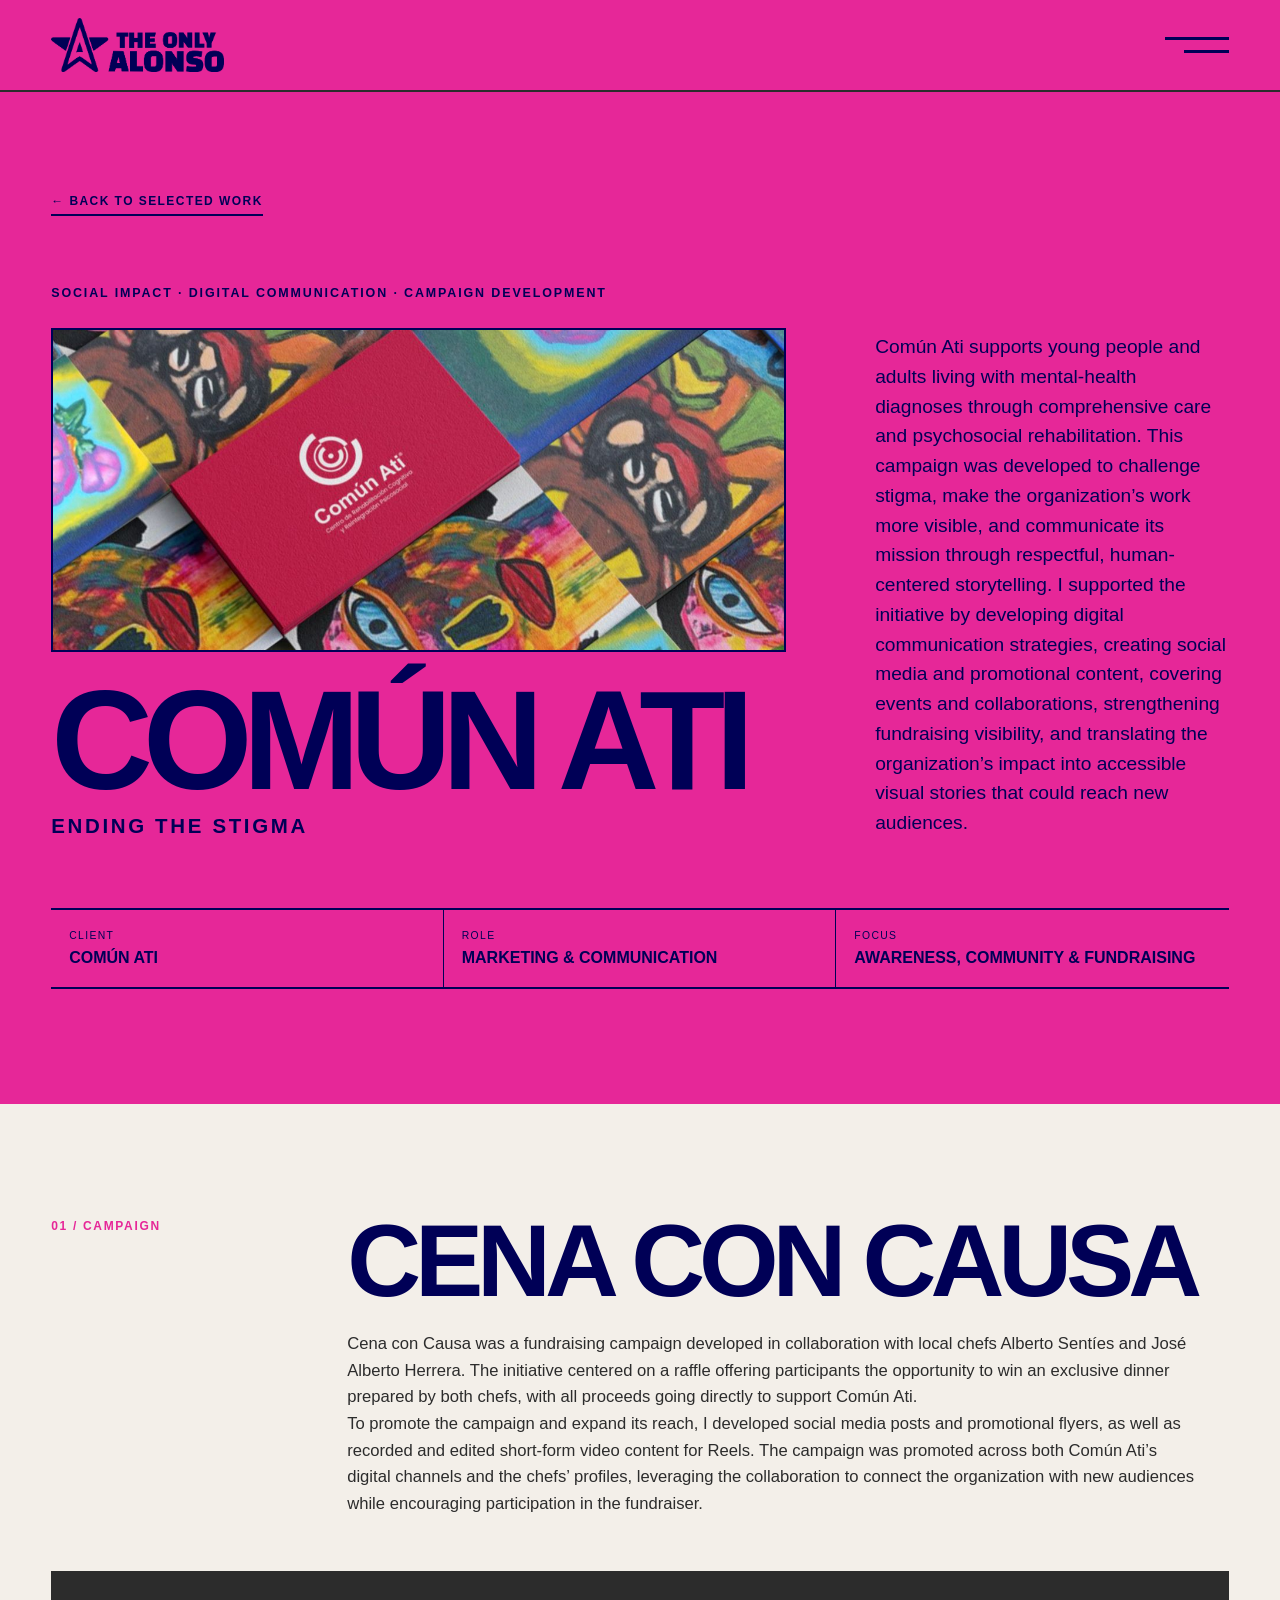
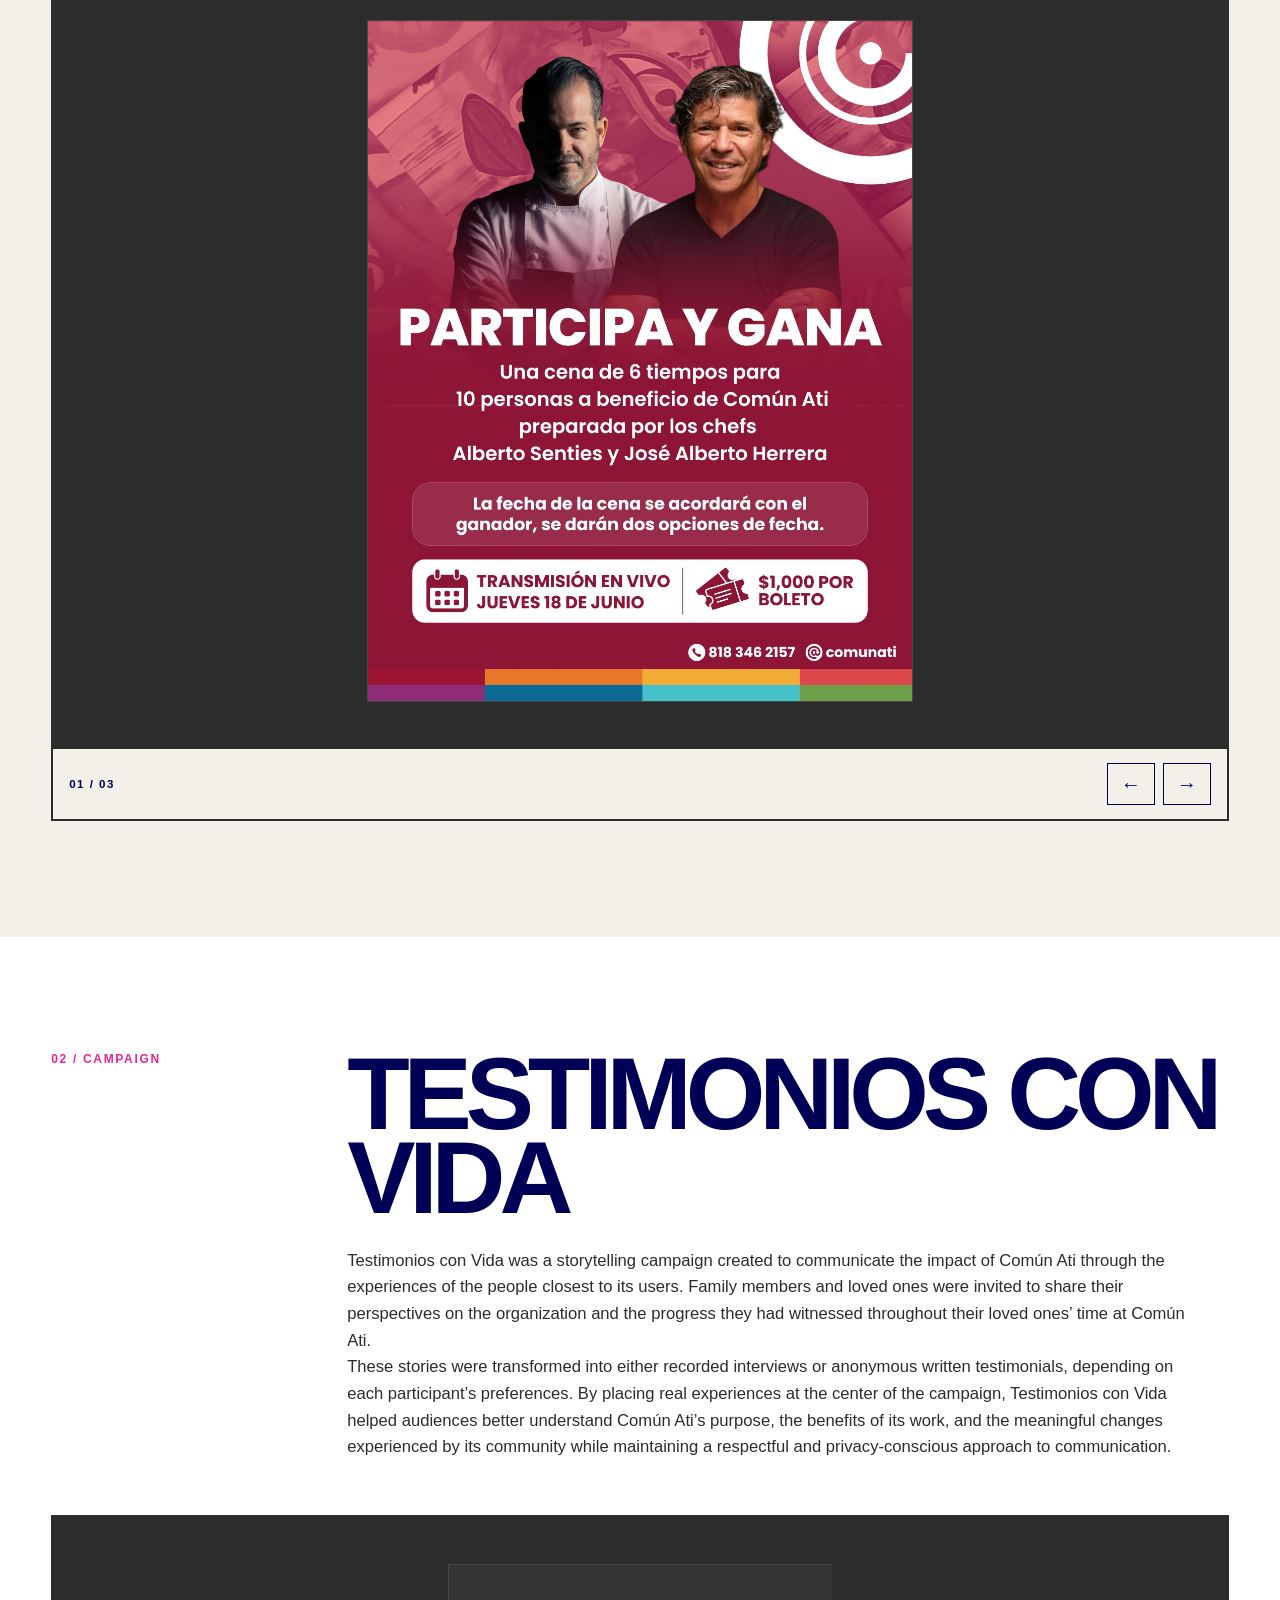
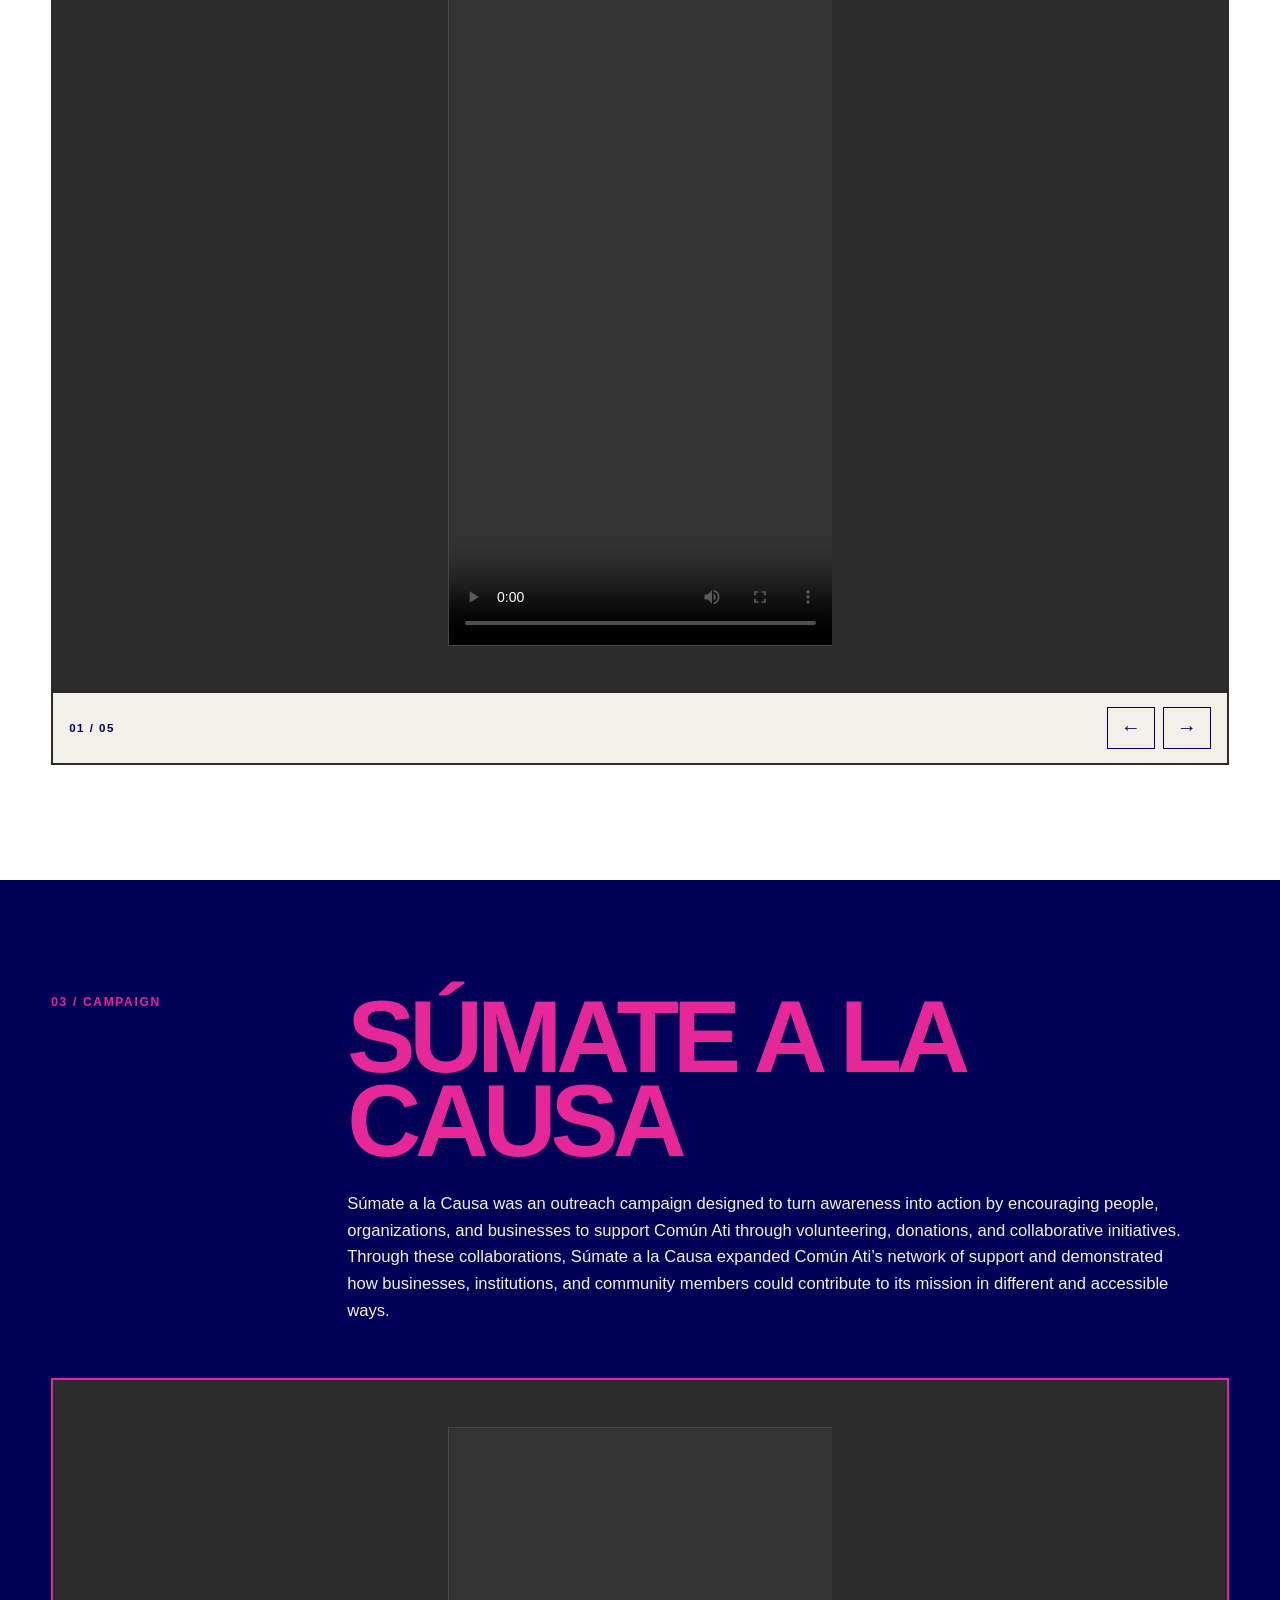
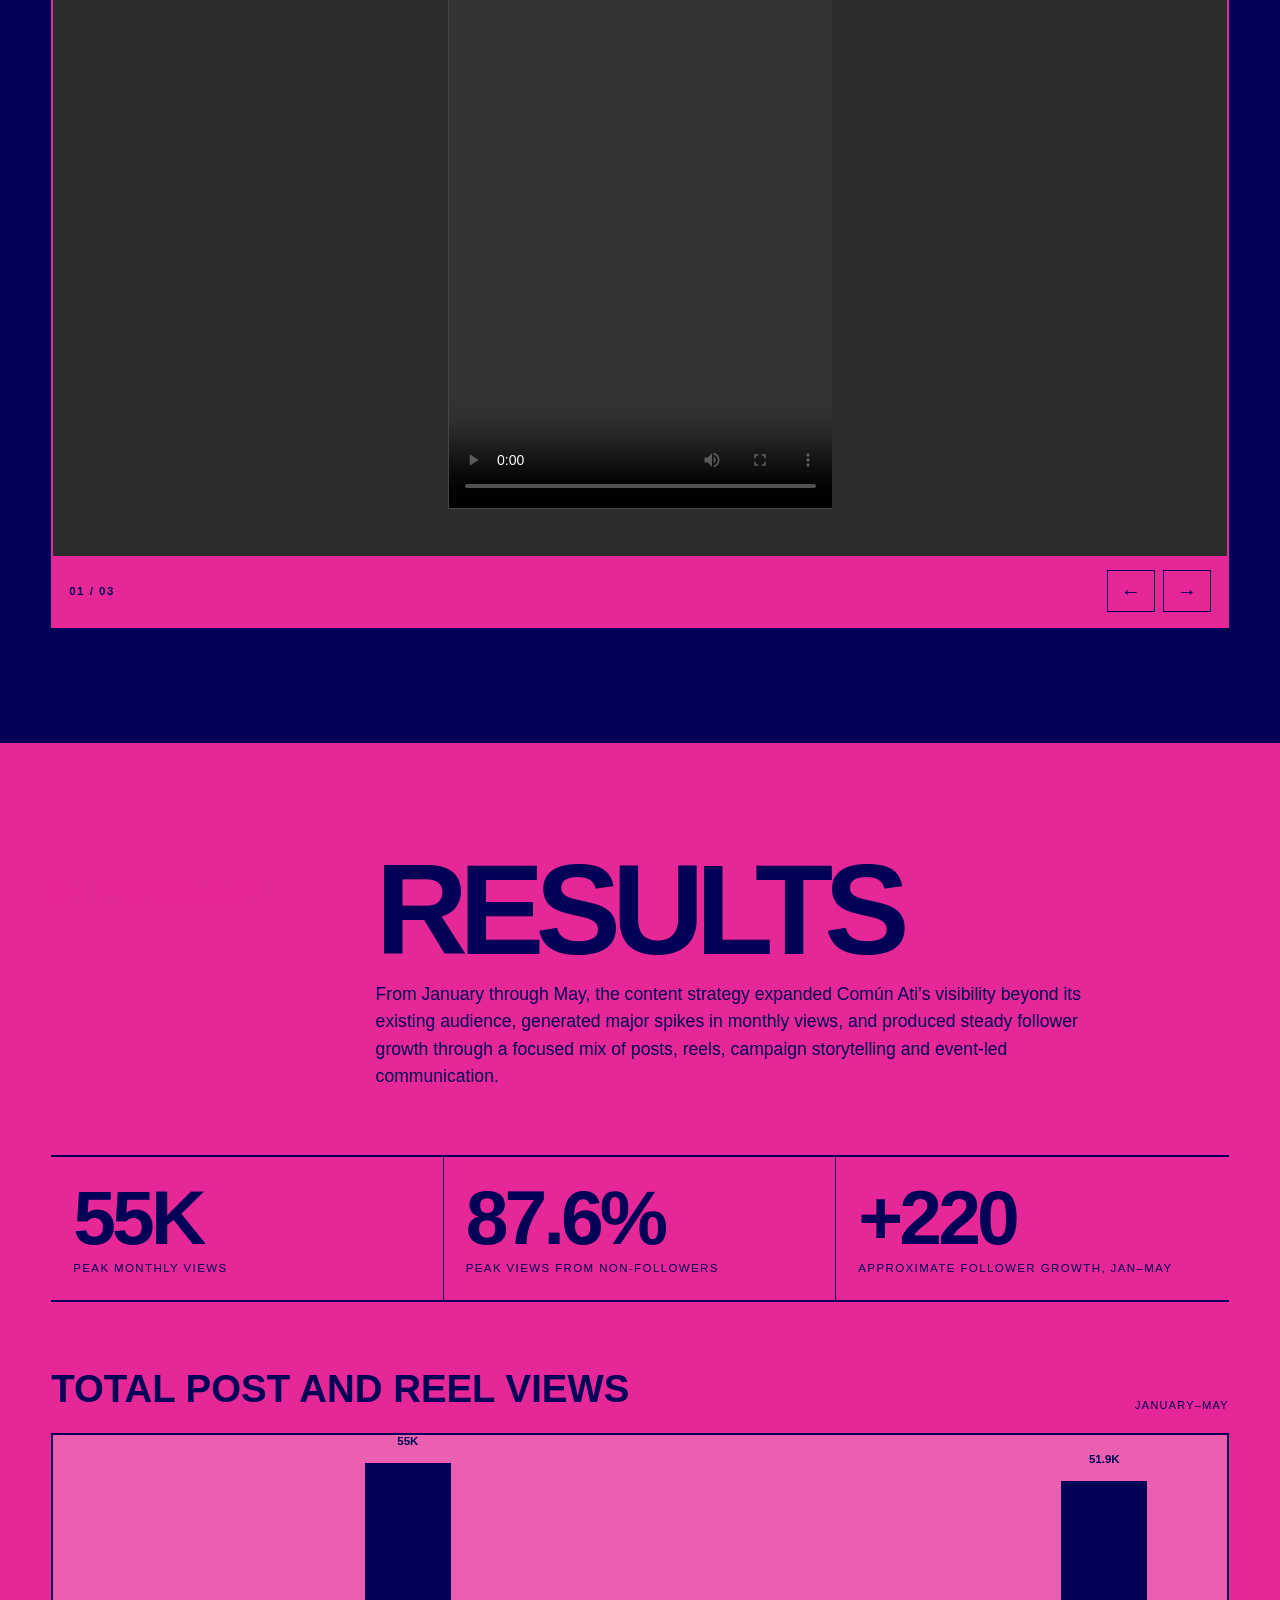
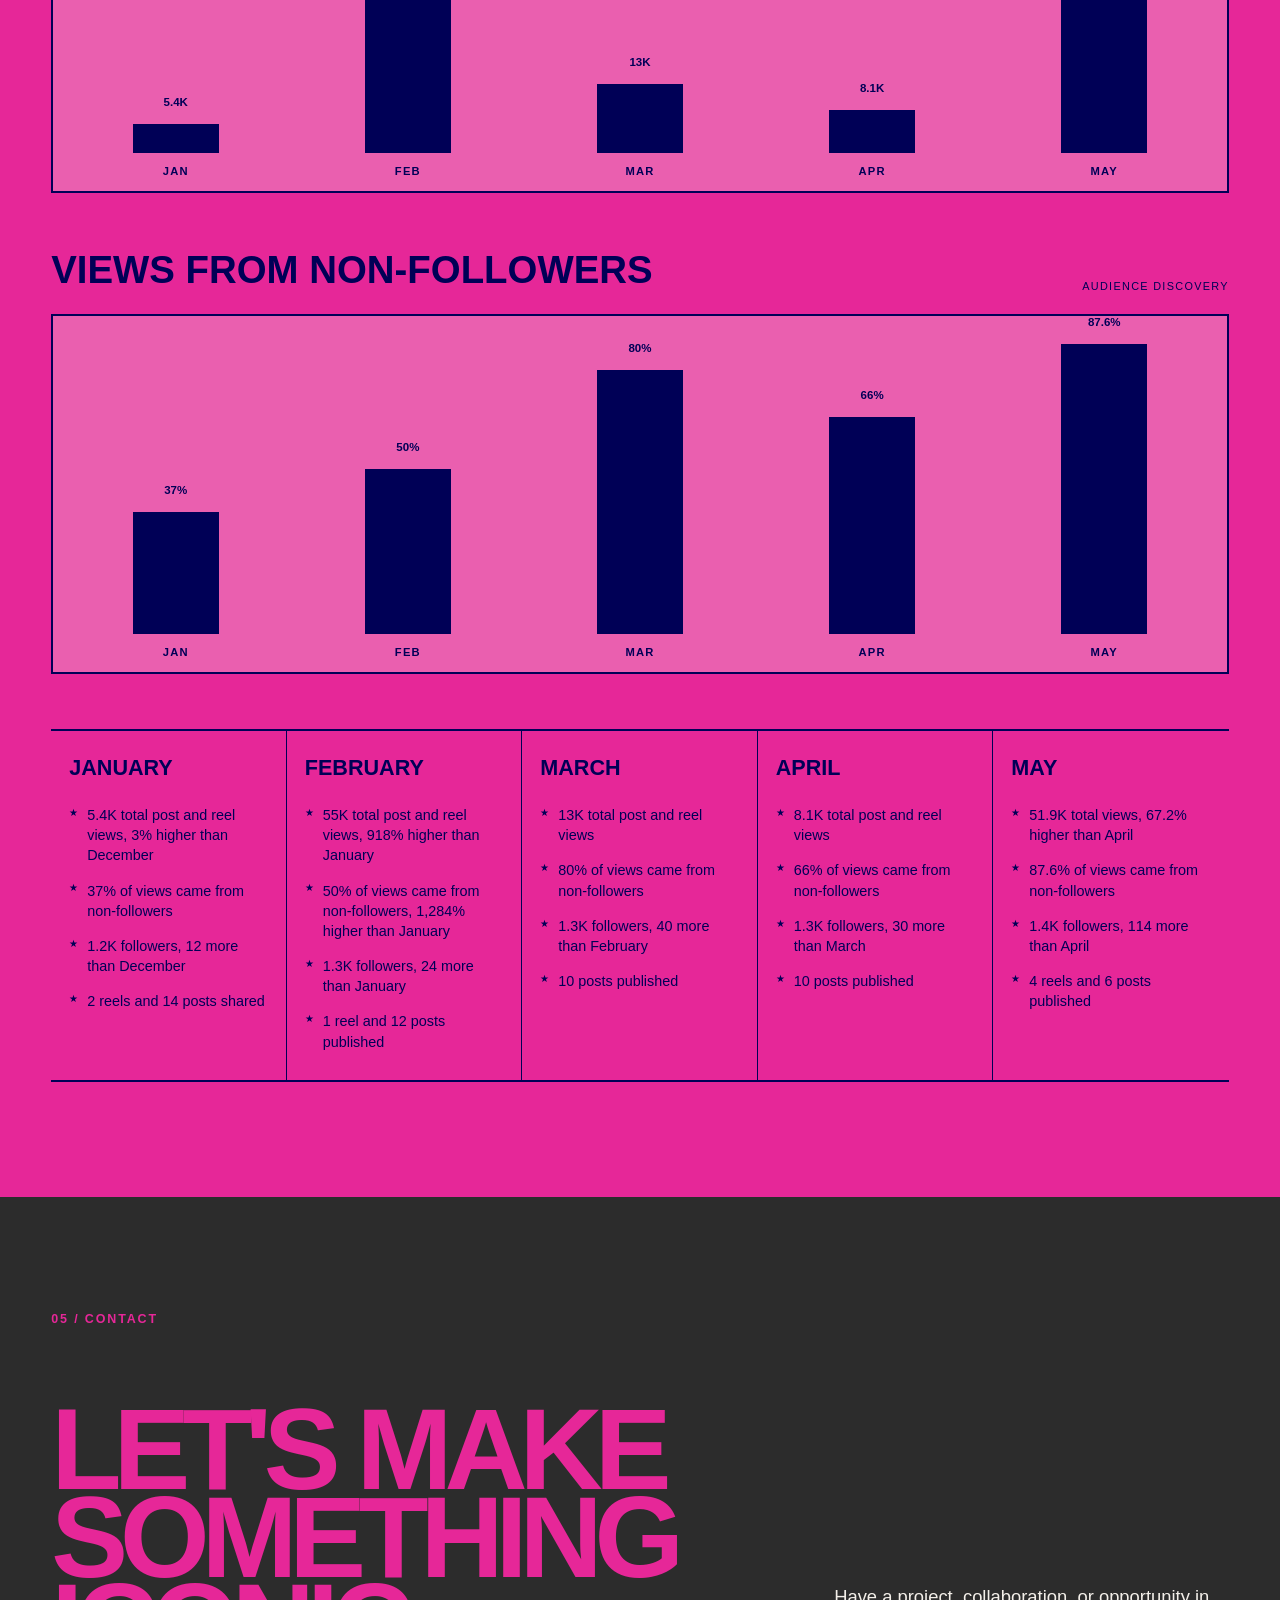
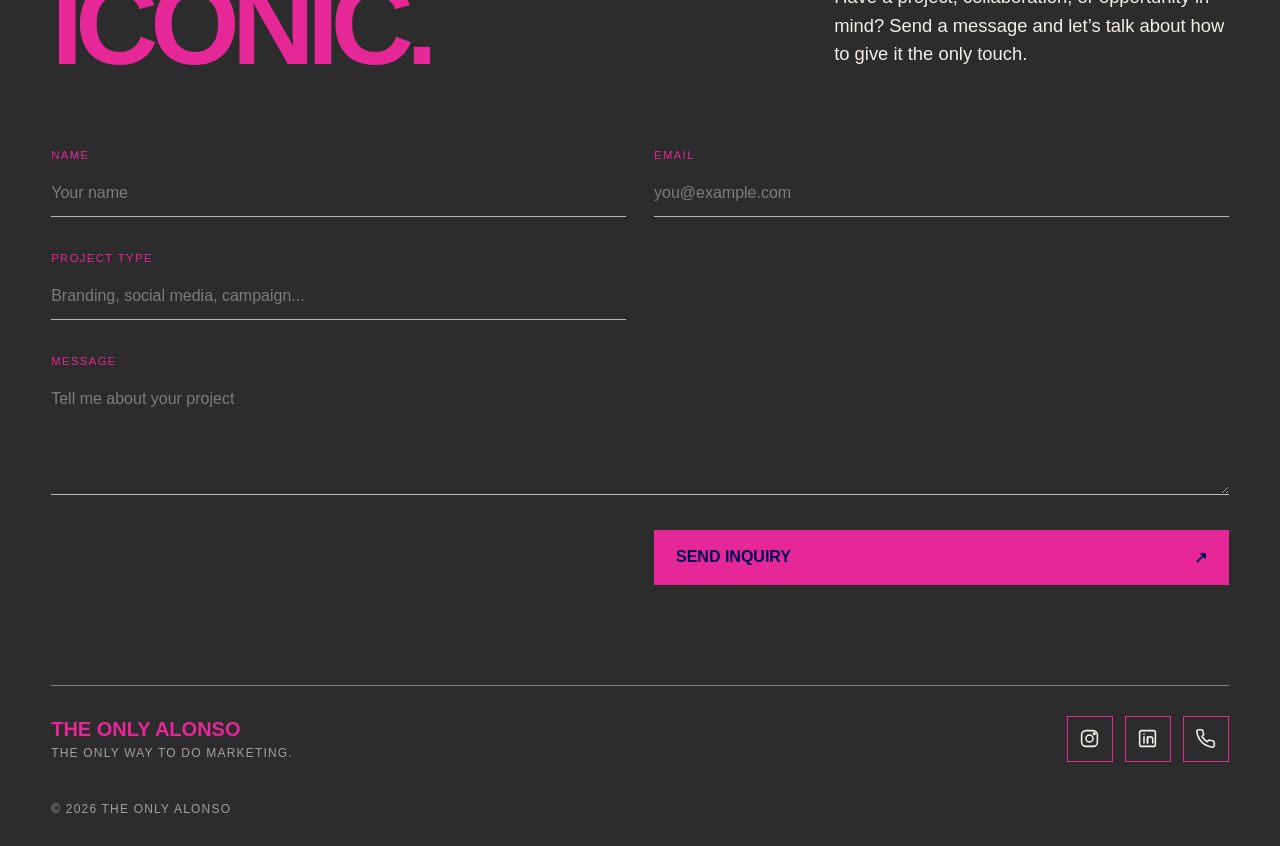
==== commit 0a52ba36: "Update comun-ati.html" ====
--- a/comun-ati.html
+++ b/comun-ati.html
@@ -643,19 +643,19 @@
 
             <div class="carousel-slide">
                 <div class="media-frame">
-                    <img class="media-placeholder-file media-portrait" src="assets/testimonios1.png" alt="Testimonios con Vida 4:5 media">
+                    <img class="media-placeholder-file media-portrait" src="assets/testimonio1.png" alt="Testimonios con Vida 4:5 media">
                 </div>
             </div>
 
             <div class="carousel-slide">
                 <div class="media-frame">
-                    <img class="media-placeholder-file media-portrait" src="assets/testimonios2.png" alt="Testimonios con Vida 4:5 media">
+                    <img class="media-placeholder-file media-portrait" src="assets/testimonio2.png" alt="Testimonios con Vida 4:5 media">
                 </div>
             </div>
 
             <div class="carousel-slide">
                 <div class="media-frame">
-                    <img class="media-placeholder-file media-portrait" src="assets/testimonios3.png" alt="Testimonios con Vida 4:5 media">
+                    <img class="media-placeholder-file media-portrait" src="assets/testimonio3.png" alt="Testimonios con Vida 4:5 media">
                 </div>
             </div>
 
